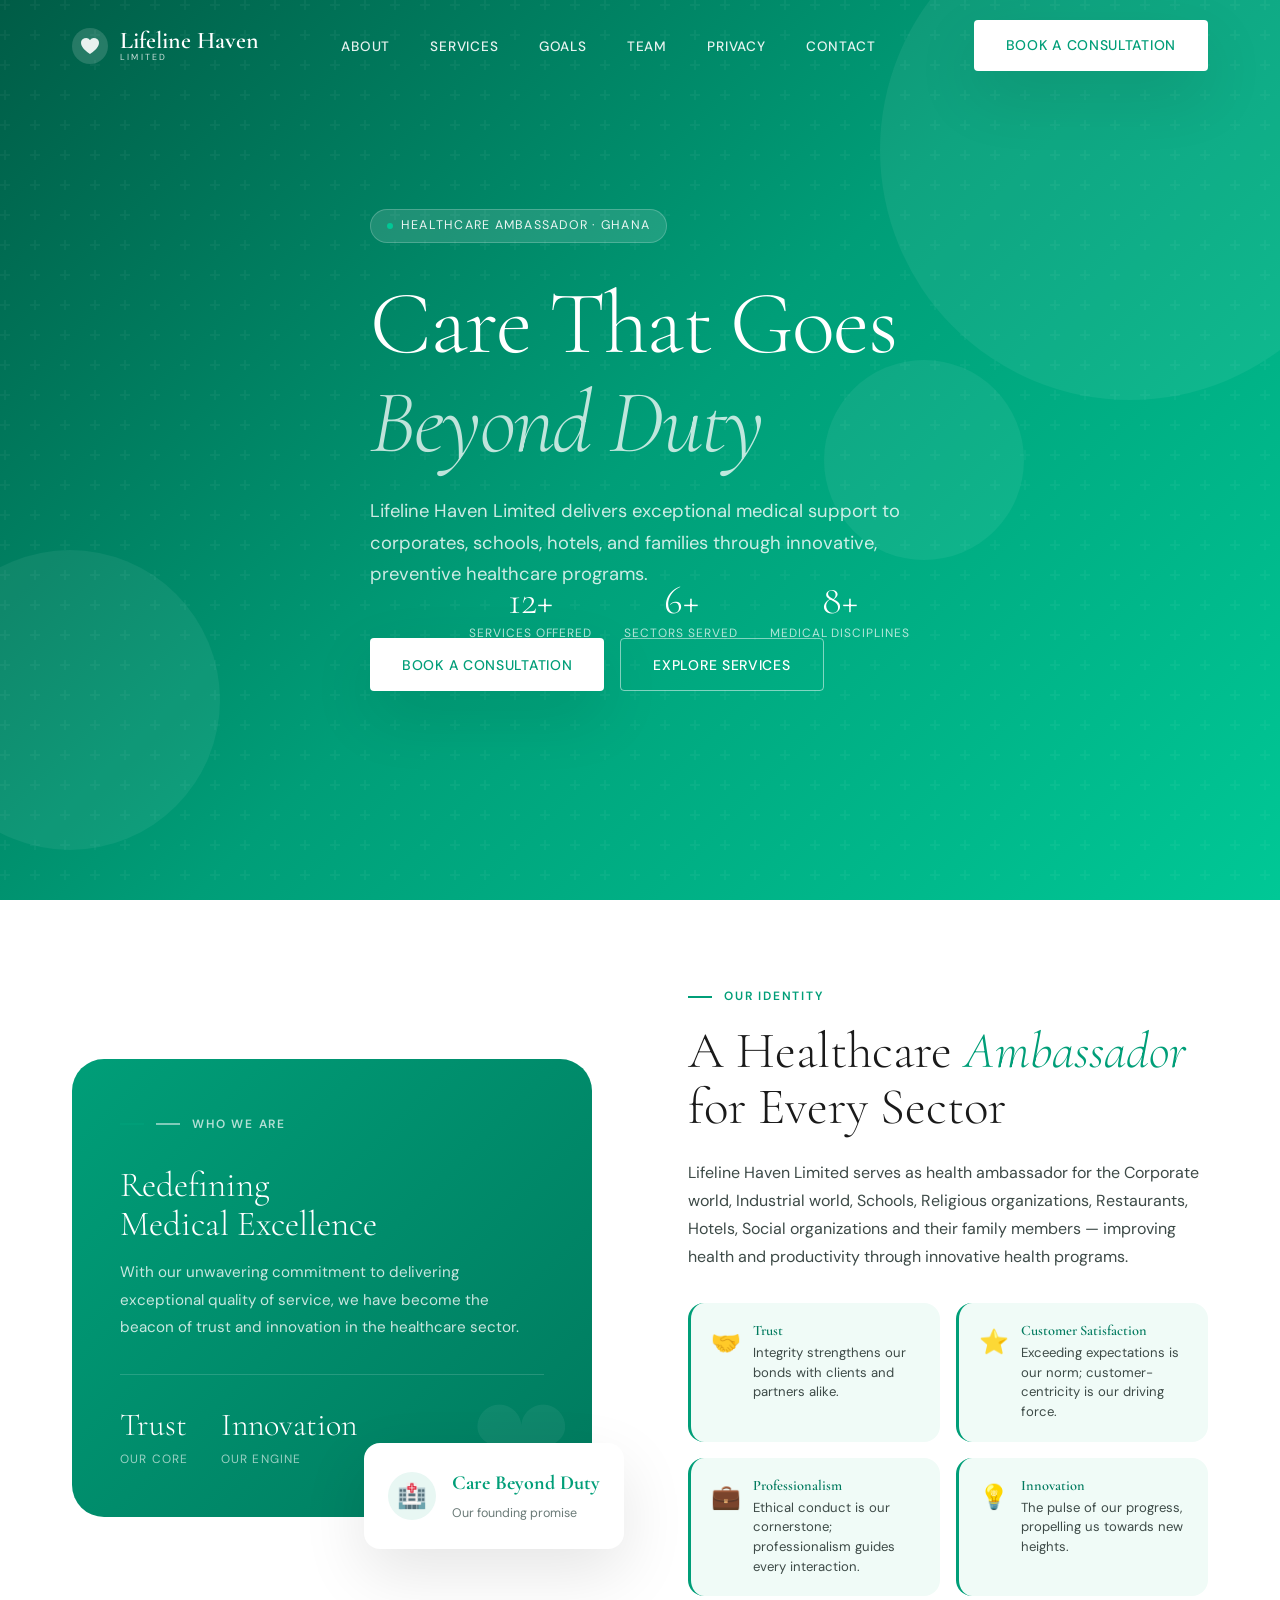
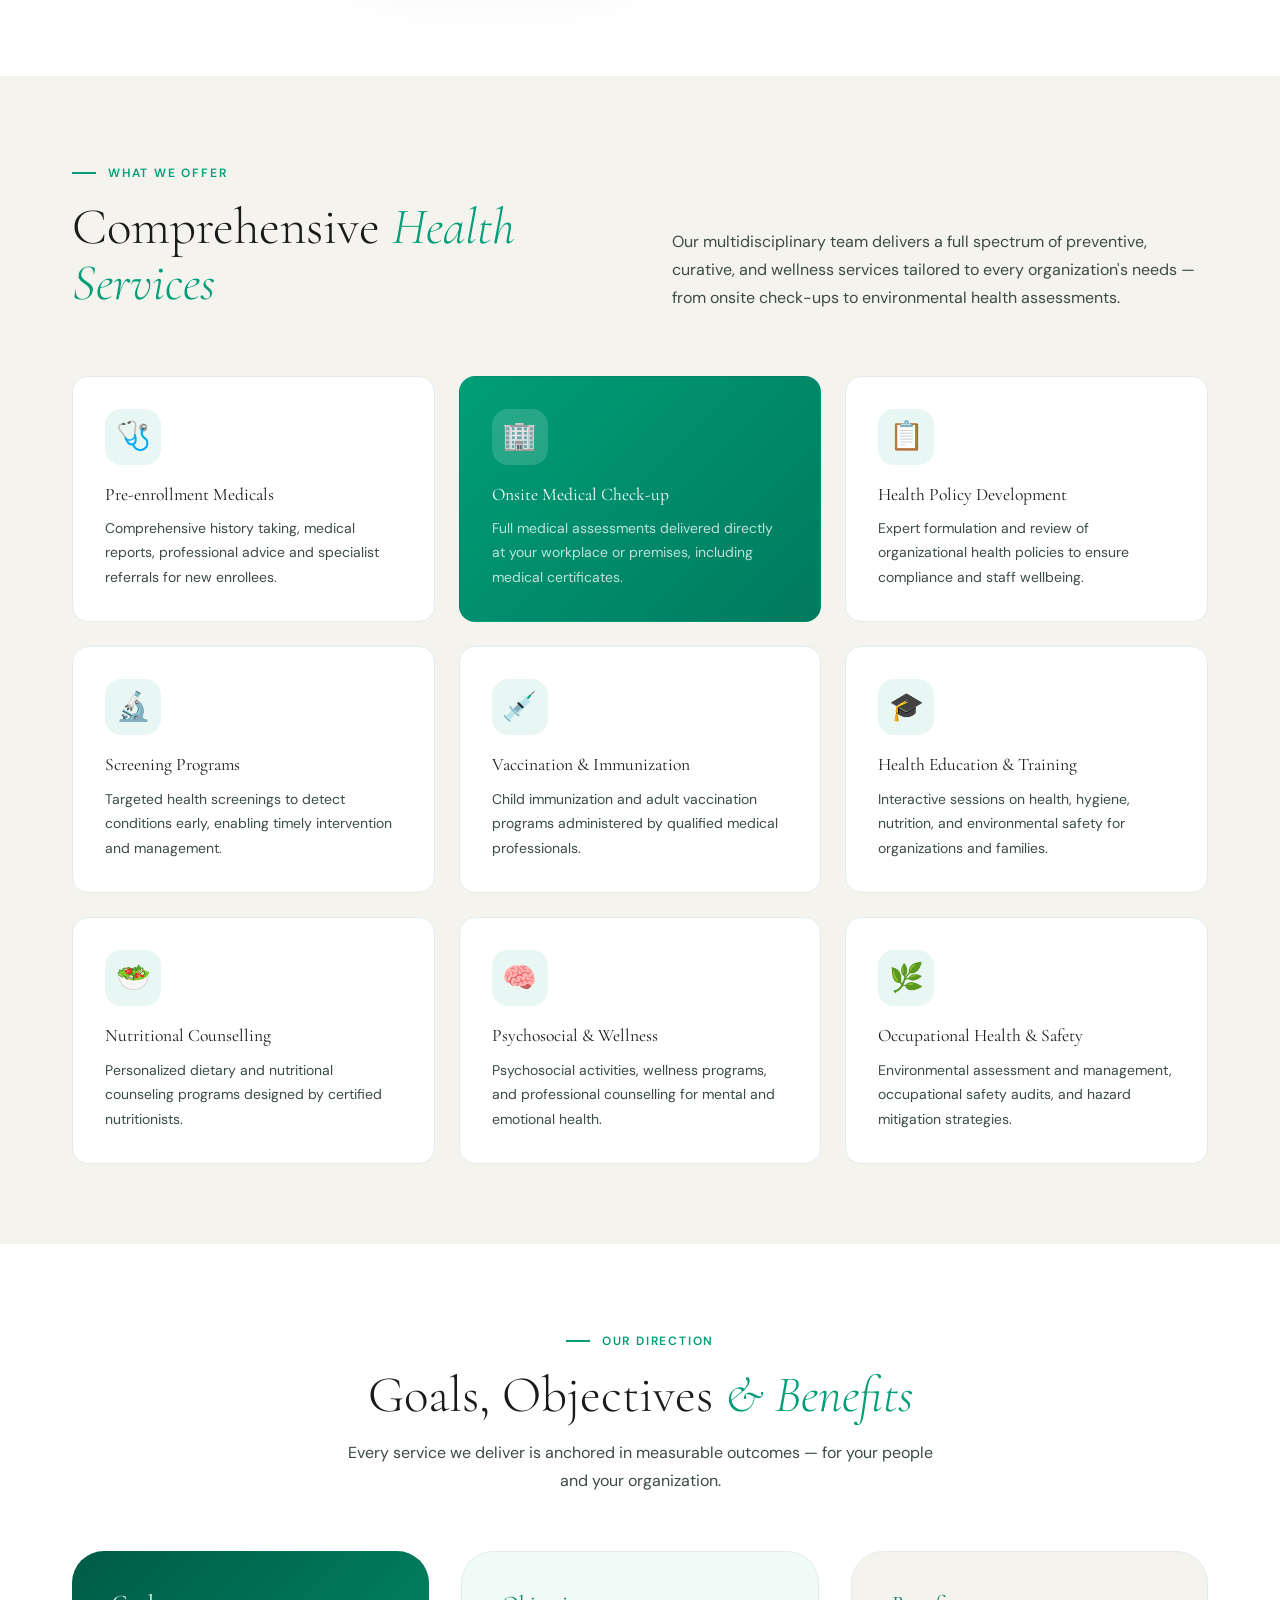
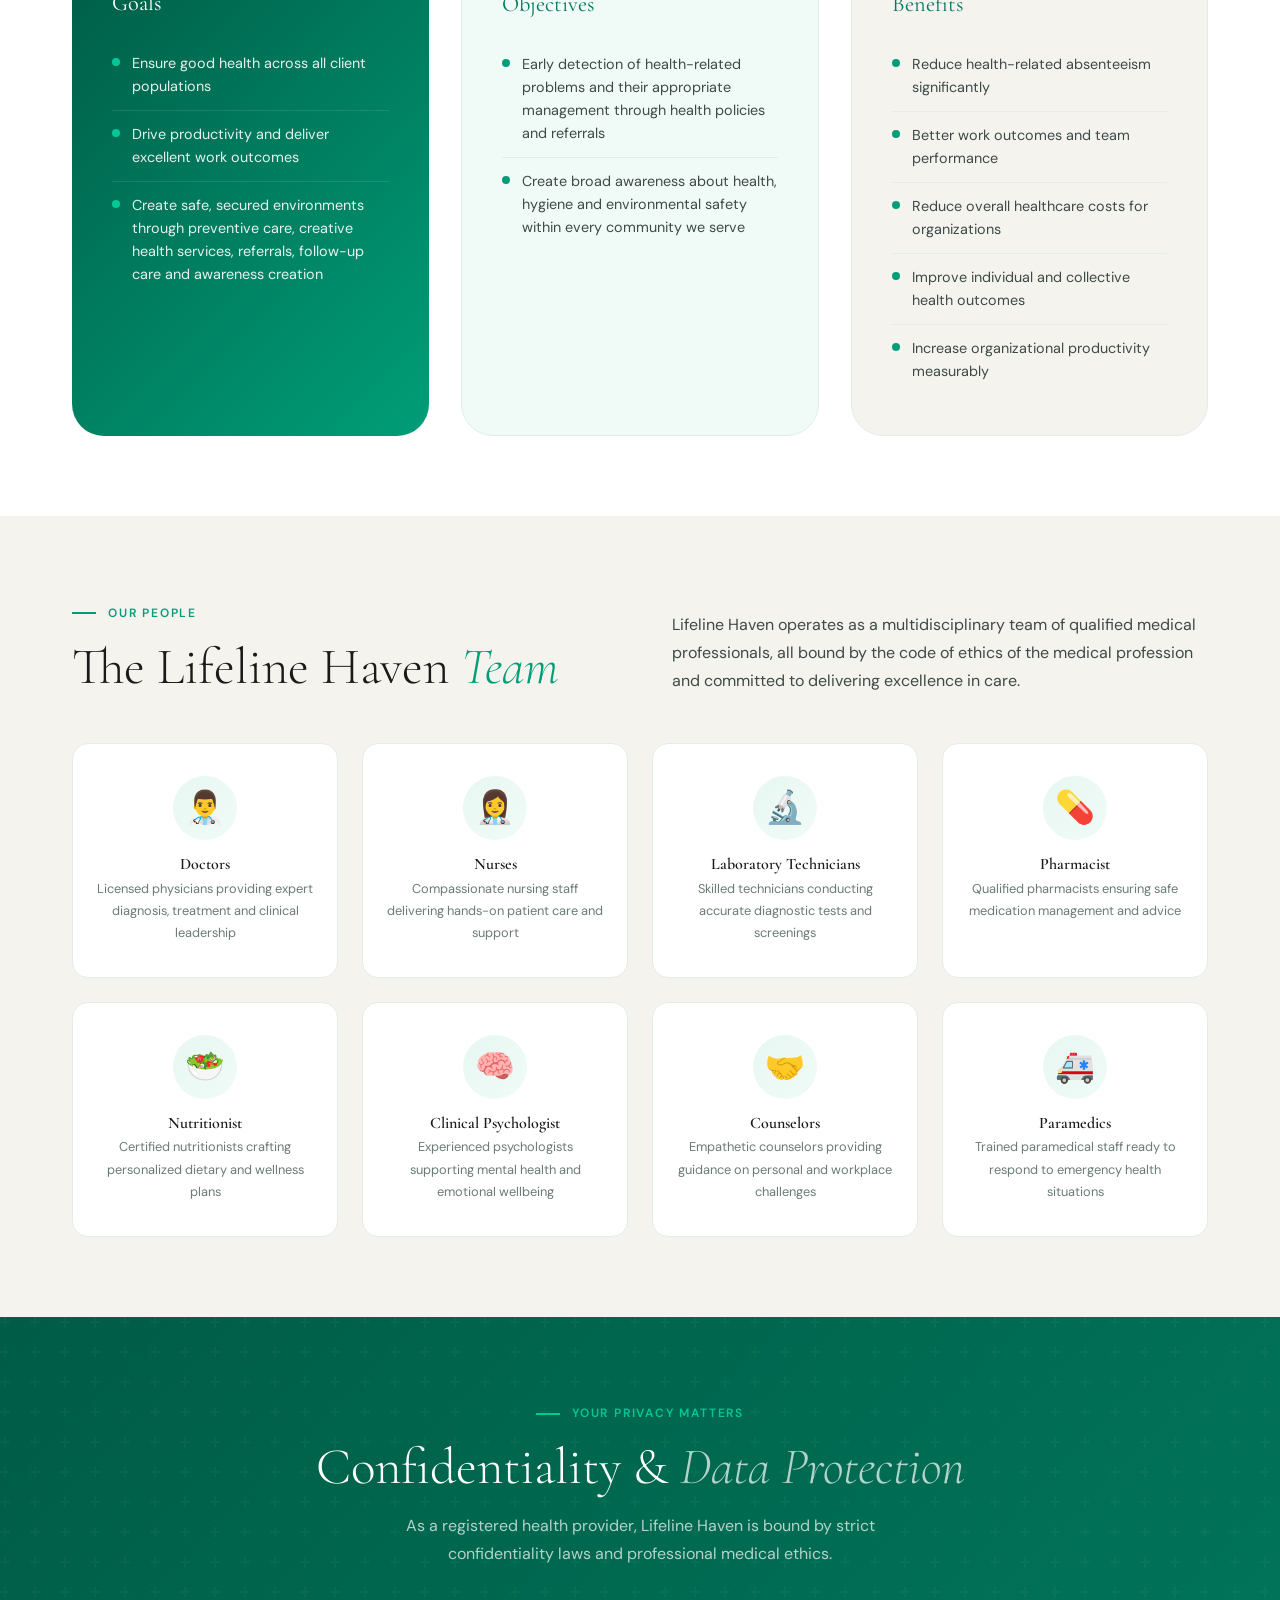
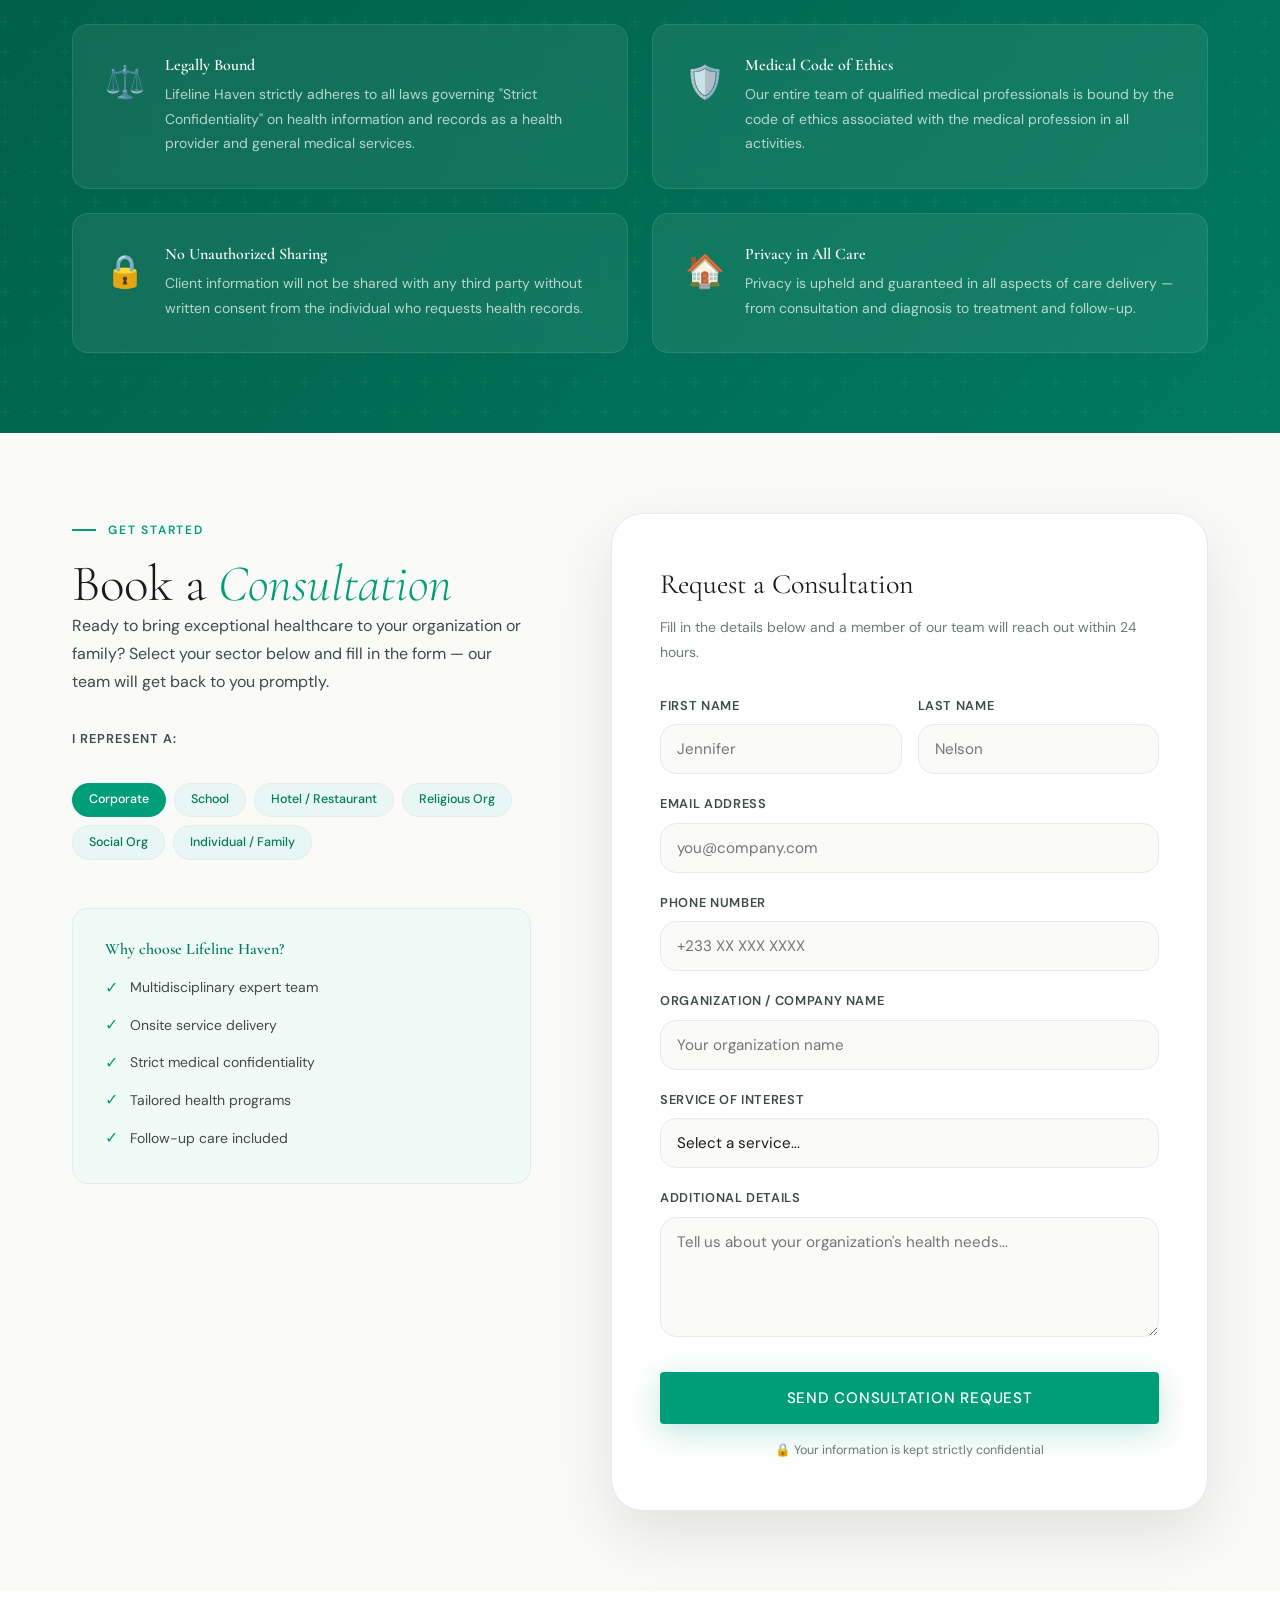
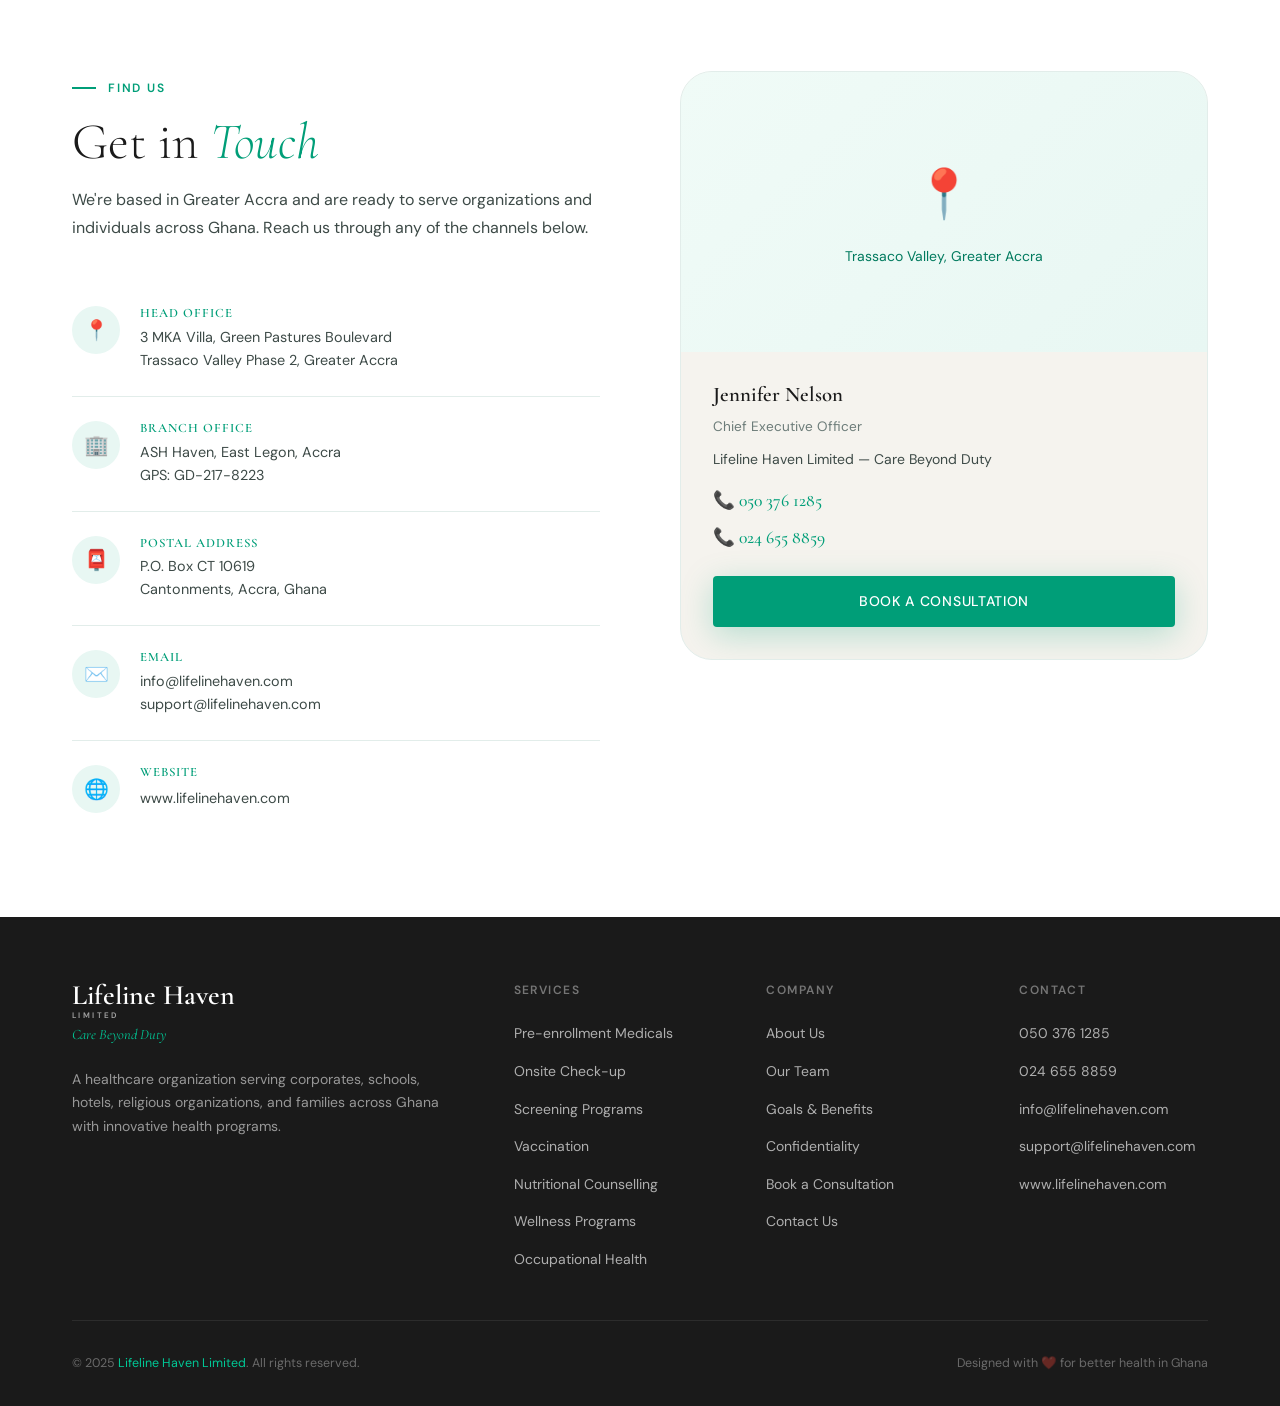
==== index.html @ b7bd9feb "Add files via upload" ====
<!DOCTYPE html>
<html lang="en">
<head>
  <meta charset="UTF-8" />
  <meta name="viewport" content="width=device-width, initial-scale=1.0" />
  <title>Lifeline Haven Limited — Care Beyond Duty</title>
  <meta name="description" content="Lifeline Haven Limited is a Healthcare Organization serving corporates, schools, hotels, and families with innovative health programs in Ghana." />
  <link rel="stylesheet" href="css/style.css" />
  <link rel="icon" type="image/svg+xml" href="assets/favicon.svg" />
</head>
<body>

  <!-- ===== MOBILE NAV ===== -->
  <nav class="mobile-nav">
    <button class="mobile-close">✕</button>
    <a href="pages/about.html" class="nav-link">About</a>
    <a href="pages/services.html" class="nav-link">Services</a>
    <a href="#goals" class="nav-link">Goals</a>
    <a href="#team" class="nav-link">Team</a>
    <a href="#contact" class="nav-link">Contact</a>
    <a href="#booking" class="btn btn-primary">Book a Consultation</a>
  </nav>

  <!-- ===== NAVBAR ===== -->
  <header class="navbar">
    <div class="container">
      <div class="nav-inner">
        <a href="index.html" class="nav-logo">
          <svg class="nav-logo-icon" viewBox="0 0 36 36" fill="none" xmlns="http://www.w3.org/2000/svg">
            <circle cx="18" cy="18" r="18" fill="rgba(255,255,255,0.15)"/>
            <path d="M18 26s-9-5.5-9-11a5 5 0 0 1 9-3 5 5 0 0 1 9 3c0 5.5-9 11-9 11z" fill="white" opacity="0.9"/>
          </svg>
          <div class="nav-logo-text">
            Lifeline Haven
            <span>Limited</span>
          </div>
        </a>
        <ul class="nav-links">
          <li><a href="pages/about.html" class="nav-link">About</a></li>
          <li><a href="pages/services.html" class="nav-link">Services</a></li>
          <li><a href="#goals" class="nav-link">Goals</a></li>
          <li><a href="#team" class="nav-link">Team</a></li>
          <li><a href="#confidentiality" class="nav-link">Privacy</a></li>
          <li><a href="#contact" class="nav-link">Contact</a></li>
        </ul>
        <a href="#booking" class="btn btn-white nav-cta">Book a Consultation</a>
        <div class="hamburger">
          <span></span><span></span><span></span>
        </div>
      </div>
    </div>
  </header>

  <!-- ===== HERO ===== -->
  <section class="hero" id="home">
    <div class="hero-orb hero-orb-1"></div>
    <div class="hero-orb hero-orb-2"></div>
    <div class="hero-orb hero-orb-3"></div>
    <div class="container">
      <div class="hero-content">
        <div class="hero-badge">Healthcare Ambassador · Ghana</div>
        <h1>Care That Goes<br /><em>Beyond Duty</em></h1>
        <p class="hero-sub">Lifeline Haven Limited delivers exceptional medical support to corporates, schools, hotels, and families through innovative, preventive healthcare programs.</p>
        <div class="hero-actions">
          <a href="#booking" class="btn btn-white">Book a Consultation</a>
          <a href="#services" class="btn btn-outline" style="border-color:rgba(255,255,255,0.5);color:#fff;">Explore Services</a>
        </div>
        <div class="hero-stats">
          <div class="hero-stat">
            <div class="hero-stat-num" data-count="12" data-suffix="+">0+</div>
            <div class="hero-stat-label">Services Offered</div>
          </div>
          <div class="hero-stat">
            <div class="hero-stat-num" data-count="6" data-suffix="+">0+</div>
            <div class="hero-stat-label">Sectors Served</div>
          </div>
          <div class="hero-stat">
            <div class="hero-stat-num" data-count="8" data-suffix="+">0+</div>
            <div class="hero-stat-label">Medical Disciplines</div>
          </div>
        </div>
      </div>
    </div>
  </section>

  <!-- ===== ABOUT ===== -->
  <section class="about" id="about">
    <div class="container">
      <div class="about-grid">

        <div class="about-visual animate-up">
          <div class="about-card-main">
            <div class="section-label" style="color:rgba(255,255,255,0.7);">
              <span style="background:rgba(255,255,255,0.5);width:24px;height:2px;display:inline-block;"></span>
              Who We Are
            </div>
            <h2 style="color:#fff;margin-top:1rem;font-size:2.2rem;">Redefining<br />Medical Excellence</h2>
            <p style="color:rgba(255,255,255,0.78);margin-top:1rem;font-size:0.95rem;line-height:1.8;">
              With our unwavering commitment to delivering exceptional quality of service, we have become the beacon of trust and innovation in the healthcare sector.
            </p>
            <div style="margin-top:2rem;padding-top:1.5rem;border-top:1px solid rgba(255,255,255,0.15);display:flex;gap:2rem;">
              <div>
                <div style="font-family:'Cormorant Garamond',serif;font-size:2rem;color:#fff;font-weight:300;">Trust</div>
                <div style="font-size:0.75rem;color:rgba(255,255,255,0.6);text-transform:uppercase;letter-spacing:0.1em;">Our Core</div>
              </div>
              <div>
                <div style="font-family:'Cormorant Garamond',serif;font-size:2rem;color:#fff;font-weight:300;">Innovation</div>
                <div style="font-size:0.75rem;color:rgba(255,255,255,0.6);text-transform:uppercase;letter-spacing:0.1em;">Our Engine</div>
              </div>
            </div>
          </div>
          <div class="about-card-float">
            <div class="about-card-float-icon">🏥</div>
            <div class="about-card-float-text">
              <strong>Care Beyond Duty</strong>
              <span>Our founding promise</span>
            </div>
          </div>
        </div>

        <div class="animate-up delay-2">
          <div class="section-label">Our Identity</div>
          <h2>A Healthcare <em class="italic teal">Ambassador</em> for Every Sector</h2>
          <p style="margin-top:1.5rem;">
            Lifeline Haven Limited serves as health ambassador for the Corporate world, Industrial world, Schools, Religious organizations, Restaurants, Hotels, Social organizations and their family members — improving health and productivity through innovative health programs.
          </p>
          <div class="values-list">
            <div class="value-item">
              <div class="value-icon">🤝</div>
              <div>
                <h4>Trust</h4>
                <p>Integrity strengthens our bonds with clients and partners alike.</p>
              </div>
            </div>
            <div class="value-item">
              <div class="value-icon">⭐</div>
              <div>
                <h4>Customer Satisfaction</h4>
                <p>Exceeding expectations is our norm; customer-centricity is our driving force.</p>
              </div>
            </div>
            <div class="value-item">
              <div class="value-icon">💼</div>
              <div>
                <h4>Professionalism</h4>
                <p>Ethical conduct is our cornerstone; professionalism guides every interaction.</p>
              </div>
            </div>
            <div class="value-item">
              <div class="value-icon">💡</div>
              <div>
                <h4>Innovation</h4>
                <p>The pulse of our progress, propelling us towards new heights.</p>
              </div>
            </div>
          </div>
        </div>

      </div>
    </div>
  </section>

  <!-- ===== SERVICES ===== -->
  <section class="services" id="services">
    <div class="container">
      <div class="services-intro">
        <div class="animate-up">
          <div class="section-label">What We Offer</div>
          <h2>Comprehensive <em class="italic teal">Health Services</em></h2>
        </div>
        <div class="animate-up delay-2">
          <p>Our multidisciplinary team delivers a full spectrum of preventive, curative, and wellness services tailored to every organization's needs — from onsite check-ups to environmental health assessments.</p>
        </div>
      </div>

      <div class="services-grid">

        <div class="service-card animate-up">
          <div class="service-icon">🩺</div>
          <h3>Pre-enrollment Medicals</h3>
          <p>Comprehensive history taking, medical reports, professional advice and specialist referrals for new enrollees.</p>
        </div>

        <div class="service-card service-card-featured animate-up delay-1">
          <div class="service-icon">🏢</div>
          <h3>Onsite Medical Check-up</h3>
          <p>Full medical assessments delivered directly at your workplace or premises, including medical certificates.</p>
        </div>

        <div class="service-card animate-up delay-2">
          <div class="service-icon">📋</div>
          <h3>Health Policy Development</h3>
          <p>Expert formulation and review of organizational health policies to ensure compliance and staff wellbeing.</p>
        </div>

        <div class="service-card animate-up delay-1">
          <div class="service-icon">🔬</div>
          <h3>Screening Programs</h3>
          <p>Targeted health screenings to detect conditions early, enabling timely intervention and management.</p>
        </div>

        <div class="service-card animate-up delay-2">
          <div class="service-icon">💉</div>
          <h3>Vaccination & Immunization</h3>
          <p>Child immunization and adult vaccination programs administered by qualified medical professionals.</p>
        </div>

        <div class="service-card animate-up delay-3">
          <div class="service-icon">🎓</div>
          <h3>Health Education & Training</h3>
          <p>Interactive sessions on health, hygiene, nutrition, and environmental safety for organizations and families.</p>
        </div>

        <div class="service-card animate-up">
          <div class="service-icon">🥗</div>
          <h3>Nutritional Counselling</h3>
          <p>Personalized dietary and nutritional counseling programs designed by certified nutritionists.</p>
        </div>

        <div class="service-card animate-up delay-1">
          <div class="service-icon">🧠</div>
          <h3>Psychosocial &amp; Wellness</h3>
          <p>Psychosocial activities, wellness programs, and professional counselling for mental and emotional health.</p>
        </div>

        <div class="service-card animate-up delay-2">
          <div class="service-icon">🌿</div>
          <h3>Occupational Health &amp; Safety</h3>
          <p>Environmental assessment and management, occupational safety audits, and hazard mitigation strategies.</p>
        </div>

      </div>
    </div>
  </section>

  <!-- ===== GOALS & BENEFITS ===== -->
  <section class="goals" id="goals">
    <div class="container">
      <div style="text-align:center;max-width:600px;margin:0 auto 3.5rem;" class="animate-up">
        <div class="section-label" style="justify-content:center;">Our Direction</div>
        <h2>Goals, Objectives <em class="italic teal">&amp; Benefits</em></h2>
        <p style="margin-top:1rem;">Every service we deliver is anchored in measurable outcomes — for your people and your organization.</p>
      </div>

      <div class="goals-grid">

        <div class="goal-block goal-block-goals animate-up">
          <h3>Goals</h3>
          <ul class="goal-list">
            <li>
              <span class="goal-bullet"></span>
              Ensure good health across all client populations
            </li>
            <li>
              <span class="goal-bullet"></span>
              Drive productivity and deliver excellent work outcomes
            </li>
            <li>
              <span class="goal-bullet"></span>
              Create safe, secured environments through preventive care, creative health services, referrals, follow-up care and awareness creation
            </li>
          </ul>
        </div>

        <div class="goal-block goal-block-objectives animate-up delay-2">
          <h3>Objectives</h3>
          <ul class="goal-list">
            <li>
              <span class="goal-bullet"></span>
              Early detection of health-related problems and their appropriate management through health policies and referrals
            </li>
            <li>
              <span class="goal-bullet"></span>
              Create broad awareness about health, hygiene and environmental safety within every community we serve
            </li>
          </ul>
        </div>

        <div class="goal-block goal-block-benefits animate-up delay-3">
          <h3>Benefits</h3>
          <ul class="goal-list">
            <li>
              <span class="goal-bullet"></span>
              Reduce health-related absenteeism significantly
            </li>
            <li>
              <span class="goal-bullet"></span>
              Better work outcomes and team performance
            </li>
            <li>
              <span class="goal-bullet"></span>
              Reduce overall healthcare costs for organizations
            </li>
            <li>
              <span class="goal-bullet"></span>
              Improve individual and collective health outcomes
            </li>
            <li>
              <span class="goal-bullet"></span>
              Increase organizational productivity measurably
            </li>
          </ul>
        </div>

      </div>
    </div>
  </section>

  <!-- ===== TEAM ===== -->
  <section class="team" id="team">
    <div class="container">
      <div style="display:grid;grid-template-columns:1fr 1fr;gap:4rem;align-items:end;margin-bottom:3rem;" class="animate-up">
        <div>
          <div class="section-label">Our People</div>
          <h2>The Lifeline Haven <em class="italic teal">Team</em></h2>
        </div>
        <div>
          <p>Lifeline Haven operates as a multidisciplinary team of qualified medical professionals, all bound by the code of ethics of the medical profession and committed to delivering excellence in care.</p>
        </div>
      </div>

      <div class="team-grid">
        <div class="team-card animate-up">
          <div class="team-icon">👨‍⚕️</div>
          <h4>Doctors</h4>
          <p>Licensed physicians providing expert diagnosis, treatment and clinical leadership</p>
        </div>
        <div class="team-card animate-up delay-1">
          <div class="team-icon">👩‍⚕️</div>
          <h4>Nurses</h4>
          <p>Compassionate nursing staff delivering hands-on patient care and support</p>
        </div>
        <div class="team-card animate-up delay-2">
          <div class="team-icon">🔬</div>
          <h4>Laboratory Technicians</h4>
          <p>Skilled technicians conducting accurate diagnostic tests and screenings</p>
        </div>
        <div class="team-card animate-up delay-3">
          <div class="team-icon">💊</div>
          <h4>Pharmacist</h4>
          <p>Qualified pharmacists ensuring safe medication management and advice</p>
        </div>
        <div class="team-card animate-up">
          <div class="team-icon">🥗</div>
          <h4>Nutritionist</h4>
          <p>Certified nutritionists crafting personalized dietary and wellness plans</p>
        </div>
        <div class="team-card animate-up delay-1">
          <div class="team-icon">🧠</div>
          <h4>Clinical Psychologist</h4>
          <p>Experienced psychologists supporting mental health and emotional wellbeing</p>
        </div>
        <div class="team-card animate-up delay-2">
          <div class="team-icon">🤝</div>
          <h4>Counselors</h4>
          <p>Empathetic counselors providing guidance on personal and workplace challenges</p>
        </div>
        <div class="team-card animate-up delay-3">
          <div class="team-icon">🚑</div>
          <h4>Paramedics</h4>
          <p>Trained paramedical staff ready to respond to emergency health situations</p>
        </div>
      </div>
    </div>
  </section>

  <!-- ===== CONFIDENTIALITY ===== -->
  <section class="confidentiality" id="confidentiality">
    <div class="container">
      <div class="conf-inner">
        <div class="conf-header animate-up">
          <div class="section-label">Your Privacy Matters</div>
          <h2 style="color:#fff;">Confidentiality &amp; <em class="italic" style="color:rgba(255,255,255,0.7);">Data Protection</em></h2>
          <p style="color:rgba(255,255,255,0.7);max-width:550px;margin:1rem auto 0;">As a registered health provider, Lifeline Haven is bound by strict confidentiality laws and professional medical ethics.</p>
        </div>

        <div class="conf-grid">
          <div class="conf-item animate-up">
            <div class="conf-icon">⚖️</div>
            <div>
              <h4>Legally Bound</h4>
              <p>Lifeline Haven strictly adheres to all laws governing "Strict Confidentiality" on health information and records as a health provider and general medical services.</p>
            </div>
          </div>
          <div class="conf-item animate-up delay-1">
            <div class="conf-icon">🛡️</div>
            <div>
              <h4>Medical Code of Ethics</h4>
              <p>Our entire team of qualified medical professionals is bound by the code of ethics associated with the medical profession in all activities.</p>
            </div>
          </div>
          <div class="conf-item animate-up delay-2">
            <div class="conf-icon">🔒</div>
            <div>
              <h4>No Unauthorized Sharing</h4>
              <p>Client information will not be shared with any third party without written consent from the individual who requests health records.</p>
            </div>
          </div>
          <div class="conf-item animate-up delay-3">
            <div class="conf-icon">🏠</div>
            <div>
              <h4>Privacy in All Care</h4>
              <p>Privacy is upheld and guaranteed in all aspects of care delivery — from consultation and diagnosis to treatment and follow-up.</p>
            </div>
          </div>
        </div>
      </div>
    </div>
  </section>

  <!-- ===== BOOKING ===== -->
  <section class="booking" id="booking">
    <div class="container">
      <div class="booking-grid">

        <div class="animate-up">
          <div class="section-label">Get Started</div>
          <h2>Book a <em class="italic teal">Consultation</em></h2>
          <p>Ready to bring exceptional healthcare to your organization or family? Select your sector below and fill in the form — our team will get back to you promptly.</p>

          <div style="margin-top:2rem;">
            <p style="font-size:0.8rem;font-weight:600;letter-spacing:0.08em;text-transform:uppercase;color:var(--slate);margin-bottom:0.75rem;">I represent a:</p>
            <div class="booking-sectors">
              <span class="sector-tag active" data-sector="corporate">Corporate</span>
              <span class="sector-tag" data-sector="school">School</span>
              <span class="sector-tag" data-sector="hotel">Hotel / Restaurant</span>
              <span class="sector-tag" data-sector="religious">Religious Org</span>
              <span class="sector-tag" data-sector="social">Social Org</span>
              <span class="sector-tag" data-sector="individual">Individual / Family</span>
            </div>
          </div>

          <div style="margin-top:3rem;padding:2rem;background:var(--teal-mist);border-radius:var(--radius-lg);border:1px solid var(--border);">
            <h4 style="font-size:1rem;margin-bottom:1rem;color:var(--teal-dark);">Why choose Lifeline Haven?</h4>
            <ul style="display:flex;flex-direction:column;gap:0.75rem;">
              <li style="display:flex;align-items:center;gap:0.75rem;font-size:0.875rem;color:var(--slate);">
                <span style="color:var(--teal);font-size:1rem;">✓</span> Multidisciplinary expert team
              </li>
              <li style="display:flex;align-items:center;gap:0.75rem;font-size:0.875rem;color:var(--slate);">
                <span style="color:var(--teal);font-size:1rem;">✓</span> Onsite service delivery
              </li>
              <li style="display:flex;align-items:center;gap:0.75rem;font-size:0.875rem;color:var(--slate);">
                <span style="color:var(--teal);font-size:1rem;">✓</span> Strict medical confidentiality
              </li>
              <li style="display:flex;align-items:center;gap:0.75rem;font-size:0.875rem;color:var(--slate);">
                <span style="color:var(--teal);font-size:1rem;">✓</span> Tailored health programs
              </li>
              <li style="display:flex;align-items:center;gap:0.75rem;font-size:0.875rem;color:var(--slate);">
                <span style="color:var(--teal);font-size:1rem;">✓</span> Follow-up care included
              </li>
            </ul>
          </div>
        </div>

        <div class="animate-up delay-2">
          <div class="booking-form">
            <div id="booking-form-inner">
              <div class="form-title">Request a Consultation</div>
              <p class="form-subtitle">Fill in the details below and a member of our team will reach out within 24 hours.</p>

              <form id="booking-form">
                <div class="form-row">
                  <div class="form-group">
                    <label for="first-name">First Name</label>
                    <input type="text" id="first-name" placeholder="Jennifer" required />
                  </div>
                  <div class="form-group">
                    <label for="last-name">Last Name</label>
                    <input type="text" id="last-name" placeholder="Nelson" required />
                  </div>
                </div>

                <div class="form-group">
                  <label for="email">Email Address</label>
                  <input type="email" id="email" placeholder="you@company.com" required />
                </div>

                <div class="form-group">
                  <label for="phone">Phone Number</label>
                  <input type="tel" id="phone" placeholder="+233 XX XXX XXXX" required />
                </div>

                <div class="form-group">
                  <label for="organization">Organization / Company Name</label>
                  <input type="text" id="organization" placeholder="Your organization name" />
                </div>

                <div class="form-group">
                  <label for="service-type">Service of Interest</label>
                  <select id="service-type" required>
                    <option value="">Select a service...</option>
                    <option>Occupational Health Assessment</option>
                    <option>Pre-enrollment Medicals</option>
                    <option>Onsite Medical Check-up</option>
                    <option>Health Education/Training</option>
                    <option>General Wellness Program</option>
                    <option>Screening &amp; Vaccination</option>
                    <option>Nutritional Counselling</option>
                    <option>Psychosocial Support</option>
                    <option>Environmental Health &amp; Safety</option>
                    <option>Multiple Services / Custom Package</option>
                  </select>
                </div>

                <div class="form-group">
                  <label for="message">Additional Details</label>
                  <textarea id="message" placeholder="Tell us about your organization's health needs..."></textarea>
                </div>

                <button type="submit" class="btn btn-primary form-submit">Send Consultation Request</button>
                <p class="form-note">🔒 Your information is kept strictly confidential</p>
              </form>
            </div>

            <div class="success-message" id="form-success">
              <div class="success-icon">✅</div>
              <h3 style="font-family:'Cormorant Garamond',serif;font-size:1.75rem;margin-bottom:0.75rem;">Request Received!</h3>
              <p>Thank you for reaching out to Lifeline Haven. Our team will contact you within 24 hours to discuss your healthcare needs.</p>
              <p style="margin-top:1rem;font-size:0.875rem;color:var(--grey);">Questions? Call us: <strong style="color:var(--teal);">050 376 1285</strong></p>
            </div>
          </div>
        </div>

      </div>
    </div>
  </section>

  <!-- ===== CONTACT ===== -->
  <section class="contact" id="contact">
    <div class="container">
      <div class="contact-grid">

        <div class="animate-up">
          <div class="section-label">Find Us</div>
          <h2>Get in <em class="italic teal">Touch</em></h2>
          <p style="margin-top:1rem;">We're based in Greater Accra and are ready to serve organizations and individuals across Ghana. Reach us through any of the channels below.</p>

          <div class="contact-items">
            <div class="contact-item">
              <div class="contact-item-icon">📍</div>
              <div>
                <h4>Head Office</h4>
                <p>3 MKA Villa, Green Pastures Boulevard<br />Trassaco Valley Phase 2, Greater Accra</p>
              </div>
            </div>
            <div class="contact-item">
              <div class="contact-item-icon">🏢</div>
              <div>
                <h4>Branch Office</h4>
                <p>ASH Haven, East Legon, Accra<br />GPS: GD-217-8223</p>
              </div>
            </div>
            <div class="contact-item">
              <div class="contact-item-icon">📮</div>
              <div>
                <h4>Postal Address</h4>
                <p>P.O. Box CT 10619<br />Cantonments, Accra, Ghana</p>
              </div>
            </div>
            <div class="contact-item">
              <div class="contact-item-icon">✉️</div>
              <div>
                <h4>Email</h4>
                <p>
                  <a href="mailto:info@lifelinehaven.com">info@lifelinehaven.com</a><br />
                  <a href="mailto:support@lifelinehaven.com">support@lifelinehaven.com</a>
                </p>
              </div>
            </div>
            <div class="contact-item">
              <div class="contact-item-icon">🌐</div>
              <div>
                <h4>Website</h4>
                <a href="http://www.lifelinehaven.com" target="_blank">www.lifelinehaven.com</a>
              </div>
            </div>
          </div>
        </div>

        <div class="animate-up delay-2">
          <div class="contact-map">
            <div class="map-placeholder">
              <span>📍</span>
              <p>Trassaco Valley, Greater Accra</p>
            </div>
            <div class="contact-card">
              <h4>Jennifer Nelson</h4>
              <p style="color:var(--grey);font-size:0.85rem;margin-bottom:0.25rem;">Chief Executive Officer</p>
              <p style="font-size:0.875rem;color:var(--slate);margin-top:0.5rem;">Lifeline Haven Limited — Care Beyond Duty</p>
              <div class="contact-numbers">
                <a href="tel:+233503761285">📞 050 376 1285</a>
                <a href="tel:+233246558859">📞 024 655 8859</a>
              </div>
              <a href="#booking" class="btn btn-primary" style="margin-top:1.5rem;width:100%;justify-content:center;">Book a Consultation</a>
            </div>
          </div>
        </div>

      </div>
    </div>
  </section>

  <!-- ===== FOOTER ===== -->
  <footer class="footer">
    <div class="container">
      <div class="footer-grid">

        <div class="footer-brand">
          <div class="footer-logo-text">
            Lifeline Haven
            <span>Limited</span>
          </div>
          <p class="footer-tagline">Care Beyond Duty</p>
          <p style="margin-top:1.25rem;">A healthcare organization serving corporates, schools, hotels, religious organizations, and families across Ghana with innovative health programs.</p>
        </div>

        <div class="footer-col">
          <h5>Services</h5>
          <ul>
            <li><a href="#services">Pre-enrollment Medicals</a></li>
            <li><a href="#services">Onsite Check-up</a></li>
            <li><a href="#services">Screening Programs</a></li>
            <li><a href="#services">Vaccination</a></li>
            <li><a href="#services">Nutritional Counselling</a></li>
            <li><a href="#services">Wellness Programs</a></li>
            <li><a href="#services">Occupational Health</a></li>
          </ul>
        </div>

        <div class="footer-col">
          <h5>Company</h5>
          <ul>
            <li><a href="#about">About Us</a></li>
            <li><a href="#team">Our Team</a></li>
            <li><a href="#goals">Goals &amp; Benefits</a></li>
            <li><a href="#confidentiality">Confidentiality</a></li>
            <li><a href="#booking">Book a Consultation</a></li>
            <li><a href="#contact">Contact Us</a></li>
          </ul>
        </div>

        <div class="footer-col">
          <h5>Contact</h5>
          <ul>
            <li><a href="tel:+233503761285">050 376 1285</a></li>
            <li><a href="tel:+233246558859">024 655 8859</a></li>
            <li><a href="mailto:info@lifelinehaven.com">info@lifelinehaven.com</a></li>
            <li><a href="mailto:support@lifelinehaven.com">support@lifelinehaven.com</a></li>
            <li><a href="http://www.lifelinehaven.com" target="_blank">www.lifelinehaven.com</a></li>
          </ul>
        </div>

      </div>

      <div class="footer-bottom">
        <p>© 2025 <span class="teal">Lifeline Haven Limited</span>. All rights reserved.</p>
        <p>Designed with ❤️ for better health in Ghana</p>
      </div>
    </div>
  </footer>

  <script src="js/main.js"></script>
</body>
</html>
---- css/style.css ----
@import url('https://fonts.googleapis.com/css2?family=Cormorant+Garamond:ital,wght@0,300;0,400;0,600;0,700;1,300;1,400&family=DM+Sans:wght@300;400;500;600&display=swap');

/* ===== DESIGN SYSTEM ===== */
:root {
  --teal: #009E78;
  --teal-dark: #007A5E;
  --teal-deep: #005C46;
  --teal-light: #00C896;
  --teal-pale: #E8F7F3;
  --teal-mist: #F0FBF7;
  --gold: #C9A96E;
  --white: #FFFFFF;
  --off-white: #FAFAF8;
  --cream: #F5F3EE;
  --charcoal: #1A1A1A;
  --slate: #3D4A47;
  --grey: #6B7B78;
  --grey-light: #B8C5C2;
  --border: #E2EDEA;

  --font-display: 'Cormorant Garamond', Georgia, serif;
  --font-body: 'DM Sans', sans-serif;

  --shadow-sm: 0 2px 8px rgba(0,158,120,0.08);
  --shadow-md: 0 8px 32px rgba(0,158,120,0.12);
  --shadow-lg: 0 24px 64px rgba(0,0,0,0.10);
  --shadow-teal: 0 8px 32px rgba(0,158,120,0.25);

  --radius: 4px;
  --radius-lg: 16px;
  --radius-xl: 32px;
  --transition: all 0.35s cubic-bezier(0.4, 0, 0.2, 1);
}

/* ===== RESET & BASE ===== */
*, *::before, *::after { box-sizing: border-box; margin: 0; padding: 0; }

html { scroll-behavior: smooth; font-size: 16px; }

body {
  font-family: var(--font-body);
  color: var(--charcoal);
  background: var(--off-white);
  line-height: 1.6;
  overflow-x: hidden;
}

img { max-width: 100%; display: block; }
a { text-decoration: none; color: inherit; }
ul { list-style: none; }

/* ===== TYPOGRAPHY ===== */
h1, h2, h3, h4 { font-family: var(--font-display); line-height: 1.1; }
h1 { font-size: clamp(3rem, 7vw, 6rem); font-weight: 300; letter-spacing: -0.02em; }
h2 { font-size: clamp(2.2rem, 4vw, 3.5rem); font-weight: 300; }
h3 { font-size: clamp(1.4rem, 2.5vw, 2rem); font-weight: 400; }
h4 { font-size: 1.2rem; font-weight: 600; }

p { font-size: 1rem; line-height: 1.75; color: var(--slate); }

.serif { font-family: var(--font-display); }
.teal { color: var(--teal); }
.italic { font-style: italic; }

/* ===== LAYOUT ===== */
.container { max-width: 1200px; margin: 0 auto; padding: 0 2rem; }
.container-wide { max-width: 1400px; margin: 0 auto; padding: 0 2rem; }

section { padding: 5rem 0; }

/* ===== BUTTONS ===== */
.btn {
  display: inline-flex;
  align-items: center;
  gap: 0.5rem;
  padding: 0.9rem 2rem;
  font-family: var(--font-body);
  font-size: 0.875rem;
  font-weight: 500;
  letter-spacing: 0.05em;
  text-transform: uppercase;
  border: none;
  cursor: pointer;
  transition: var(--transition);
  border-radius: var(--radius);
}

.btn-primary {
  background: var(--teal);
  color: var(--white);
  box-shadow: var(--shadow-teal);
}
.btn-primary:hover {
  background: var(--teal-dark);
  transform: translateY(-2px);
  box-shadow: 0 12px 40px rgba(0,158,120,0.35);
}

.btn-outline {
  background: transparent;
  color: var(--teal);
  border: 1.5px solid var(--teal);
}
.btn-outline:hover {
  background: var(--teal);
  color: var(--white);
  transform: translateY(-2px);
}

.btn-white {
  background: var(--white);
  color: var(--teal);
  box-shadow: var(--shadow-lg);
}
.btn-white:hover {
  background: var(--teal-pale);
  transform: translateY(-2px);
}

/* ===== NAVIGATION ===== */
.navbar {
  position: fixed;
  top: 0; left: 0; right: 0;
  z-index: 1000;
  padding: 1.25rem 0;
  transition: var(--transition);
  background: transparent;
}

.navbar.scrolled {
  background: rgba(255,255,255,0.96);
  backdrop-filter: blur(16px);
  box-shadow: var(--shadow-sm);
  padding: 0.85rem 0;
}

.navbar.scrolled .nav-logo-text { color: var(--teal); }
.navbar.scrolled .nav-link { color: var(--charcoal); }
.navbar.scrolled .nav-link:hover { color: var(--teal); }

.nav-inner {
  display: flex;
  align-items: center;
  justify-content: space-between;
}

.nav-logo {
  display: flex;
  align-items: center;
  gap: 0.75rem;
}

.nav-logo-icon {
  width: 36px;
  height: 36px;
}

.nav-logo-text {
  font-family: var(--font-display);
  font-size: 1.5rem;
  font-weight: 600;
  color: var(--white);
  line-height: 1;
  transition: var(--transition);
}

.nav-logo-text span {
  display: block;
  font-size: 0.55rem;
  font-family: var(--font-body);
  font-weight: 400;
  letter-spacing: 0.25em;
  text-transform: uppercase;
  opacity: 0.8;
}

.nav-links {
  display: flex;
  align-items: center;
  gap: 2.5rem;
}

.nav-link {
  font-size: 0.85rem;
  font-weight: 500;
  letter-spacing: 0.06em;
  text-transform: uppercase;
  color: rgba(255,255,255,0.9);
  position: relative;
  transition: var(--transition);
}

.nav-link::after {
  content: '';
  position: absolute;
  bottom: -4px; left: 0;
  width: 0; height: 1.5px;
  background: var(--teal-light);
  transition: var(--transition);
}

.nav-link:hover { color: var(--white); }
.nav-link:hover::after,
.nav-link.active::after { width: 100%; }

.nav-cta {
  margin-left: 1rem;
}

.hamburger {
  display: none;
  flex-direction: column;
  gap: 5px;
  cursor: pointer;
  padding: 4px;
}
.hamburger span {
  display: block;
  width: 24px;
  height: 2px;
  background: var(--white);
  transition: var(--transition);
}
.navbar.scrolled .hamburger span { background: var(--charcoal); }

/* ===== HERO ===== */
.hero {
  min-height: 100vh;
  background: linear-gradient(135deg, var(--teal-deep) 0%, var(--teal) 50%, var(--teal-light) 100%);
  position: relative;
  display: flex;
  align-items: center;
  overflow: hidden;
}

.hero::before {
  content: '';
  position: absolute;
  inset: 0;
  background: url("data:image/svg+xml,%3Csvg width='60' height='60' viewBox='0 0 60 60' xmlns='http://www.w3.org/2000/svg'%3E%3Cg fill='none' fill-rule='evenodd'%3E%3Cg fill='%23ffffff' fill-opacity='0.04'%3E%3Cpath d='M36 34v-4h-2v4h-4v2h4v4h2v-4h4v-2h-4zm0-30V0h-2v4h-4v2h4v4h2V6h4V4h-4zM6 34v-4H4v4H0v2h4v4h2v-4h4v-2H6zM6 4V0H4v4H0v2h4v4h2V6h4V4H6z'/%3E%3C/g%3E%3C/g%3E%3C/svg%3E");
}

.hero-orb {
  position: absolute;
  border-radius: 50%;
  background: rgba(255,255,255,0.06);
  animation: float 8s ease-in-out infinite;
}
.hero-orb-1 { width: 500px; height: 500px; top: -100px; right: -100px; animation-delay: 0s; }
.hero-orb-2 { width: 300px; height: 300px; bottom: 50px; left: -80px; animation-delay: 3s; }
.hero-orb-3 { width: 200px; height: 200px; top: 40%; right: 20%; animation-delay: 5s; }

@keyframes float {
  0%, 100% { transform: translateY(0) scale(1); }
  50% { transform: translateY(-30px) scale(1.05); }
}

.hero-content {
  position: relative;
  z-index: 2;
  max-width: 780px;
}

.hero-badge {
  display: inline-flex;
  align-items: center;
  gap: 0.5rem;
  background: rgba(255,255,255,0.12);
  border: 1px solid rgba(255,255,255,0.2);
  color: rgba(255,255,255,0.9);
  font-size: 0.78rem;
  letter-spacing: 0.1em;
  text-transform: uppercase;
  padding: 0.4rem 1rem;
  border-radius: 100px;
  margin-bottom: 2rem;
  animation: fadeUp 0.8s ease both;
}

.hero-badge::before {
  content: '';
  width: 6px; height: 6px;
  background: var(--teal-light);
  border-radius: 50%;
  animation: pulse 2s infinite;
}

@keyframes pulse {
  0%, 100% { opacity: 1; transform: scale(1); }
  50% { opacity: 0.5; transform: scale(1.5); }
}

.hero h1 {
  color: var(--white);
  margin-bottom: 1.5rem;
  animation: fadeUp 0.8s 0.2s ease both;
}

.hero h1 em {
  font-style: italic;
  color: rgba(255,255,255,0.75);
}

.hero-sub {
  font-size: 1.15rem;
  color: rgba(255,255,255,0.8);
  max-width: 540px;
  margin-bottom: 3rem;
  animation: fadeUp 0.8s 0.4s ease both;
  line-height: 1.7;
}

.hero-actions {
  display: flex;
  gap: 1rem;
  flex-wrap: wrap;
  animation: fadeUp 0.8s 0.6s ease both;
}

.hero-stats {
  position: absolute;
  bottom: 3rem;
  right: 0;
  display: flex;
  gap: 2rem;
  animation: fadeUp 0.8s 0.8s ease both;
}

.hero-stat {
  text-align: center;
  color: var(--white);
}
.hero-stat-num {
  font-family: var(--font-display);
  font-size: 2.5rem;
  font-weight: 300;
  line-height: 1;
}
.hero-stat-label {
  font-size: 0.75rem;
  letter-spacing: 0.08em;
  text-transform: uppercase;
  opacity: 0.7;
  margin-top: 0.25rem;
}

/* ===== SECTION LABELS ===== */
.section-label {
  display: inline-flex;
  align-items: center;
  gap: 0.75rem;
  font-size: 0.75rem;
  font-weight: 600;
  letter-spacing: 0.15em;
  text-transform: uppercase;
  color: var(--teal);
  margin-bottom: 1rem;
}

.section-label::before {
  content: '';
  width: 24px; height: 2px;
  background: var(--teal);
}

/* ===== ABOUT ===== */
.about { background: var(--white); }

.about-grid {
  display: grid;
  grid-template-columns: 1fr 1fr;
  gap: 6rem;
  align-items: center;
}

.about-visual {
  position: relative;
}

.about-card-main {
  background: linear-gradient(135deg, var(--teal), var(--teal-dark));
  border-radius: var(--radius-xl);
  padding: 3rem;
  color: var(--white);
  position: relative;
  overflow: hidden;
}

.about-card-main::after {
  content: '❤';
  position: absolute;
  bottom: -20px; right: 20px;
  font-size: 120px;
  opacity: 0.06;
}

.about-card-float {
  position: absolute;
  bottom: -2rem;
  right: -2rem;
  background: var(--white);
  border-radius: var(--radius-lg);
  padding: 1.5rem;
  box-shadow: var(--shadow-lg);
  display: flex;
  align-items: center;
  gap: 1rem;
  min-width: 200px;
}

.about-card-float-icon {
  width: 48px; height: 48px;
  background: var(--teal-pale);
  border-radius: 50%;
  display: flex;
  align-items: center;
  justify-content: center;
  font-size: 1.5rem;
  flex-shrink: 0;
}

.about-card-float-text strong {
  display: block;
  font-size: 1.25rem;
  color: var(--teal);
  font-family: var(--font-display);
}

.about-card-float-text span {
  font-size: 0.78rem;
  color: var(--grey);
}

.values-list {
  display: grid;
  grid-template-columns: 1fr 1fr;
  gap: 1rem;
  margin-top: 2rem;
}

.value-item {
  display: flex;
  align-items: flex-start;
  gap: 0.75rem;
  padding: 1.25rem;
  background: var(--teal-mist);
  border-radius: var(--radius-lg);
  border-left: 3px solid var(--teal);
  transition: var(--transition);
}
.value-item:hover {
  background: var(--teal-pale);
  transform: translateY(-2px);
}

.value-icon {
  font-size: 1.5rem;
  flex-shrink: 0;
}

.value-item h4 { font-size: 0.9rem; color: var(--teal-dark); margin-bottom: 0.25rem; }
.value-item p { font-size: 0.82rem; color: var(--slate); line-height: 1.5; }

/* ===== SERVICES ===== */
.services { background: var(--cream); }

.services-intro {
  display: grid;
  grid-template-columns: 1fr 1fr;
  gap: 4rem;
  align-items: end;
  margin-bottom: 4rem;
}

.services-grid {
  display: grid;
  grid-template-columns: repeat(3, 1fr);
  gap: 1.5rem;
}

.service-card {
  background: var(--white);
  border-radius: var(--radius-lg);
  padding: 2rem;
  transition: var(--transition);
  border: 1px solid var(--border);
  position: relative;
  overflow: hidden;
}

.service-card::before {
  content: '';
  position: absolute;
  top: 0; left: 0; right: 0;
  height: 3px;
  background: linear-gradient(90deg, var(--teal), var(--teal-light));
  transform: scaleX(0);
  transform-origin: left;
  transition: var(--transition);
}

.service-card:hover {
  transform: translateY(-6px);
  box-shadow: var(--shadow-lg);
}
.service-card:hover::before { transform: scaleX(1); }

.service-icon {
  width: 56px; height: 56px;
  background: var(--teal-pale);
  border-radius: var(--radius-lg);
  display: flex;
  align-items: center;
  justify-content: center;
  font-size: 1.75rem;
  margin-bottom: 1.25rem;
  transition: var(--transition);
}
.service-card:hover .service-icon {
  background: var(--teal);
  transform: scale(1.05);
}

.service-card h3 {
  font-size: 1.1rem;
  margin-bottom: 0.75rem;
  color: var(--charcoal);
}
.service-card p { font-size: 0.875rem; }

.service-card-featured {
  background: linear-gradient(135deg, var(--teal), var(--teal-dark));
  color: var(--white);
  border-color: transparent;
}
.service-card-featured::before { display: none; }
.service-card-featured h3 { color: var(--white); }
.service-card-featured p { color: rgba(255,255,255,0.75); }
.service-card-featured .service-icon { background: rgba(255,255,255,0.15); }
.service-card-featured:hover { box-shadow: var(--shadow-teal); }

/* ===== GOALS & BENEFITS ===== */
.goals { background: var(--white); }

.goals-grid {
  display: grid;
  grid-template-columns: repeat(3, 1fr);
  gap: 2rem;
}

.goal-block {
  padding: 2.5rem;
  border-radius: var(--radius-xl);
  position: relative;
  overflow: hidden;
}

.goal-block-goals { background: linear-gradient(135deg, var(--teal-deep), var(--teal)); }
.goal-block-objectives { background: var(--teal-mist); border: 1px solid var(--border); }
.goal-block-benefits { background: var(--cream); border: 1px solid var(--border); }

.goal-block h3 {
  margin-bottom: 1.5rem;
  font-size: 1.4rem;
}

.goal-block-goals h3 { color: var(--white); }
.goal-block-objectives h3,
.goal-block-benefits h3 { color: var(--teal-dark); }

.goal-list li {
  display: flex;
  align-items: flex-start;
  gap: 0.75rem;
  padding: 0.75rem 0;
  border-bottom: 1px solid rgba(255,255,255,0.1);
  font-size: 0.9rem;
}
.goal-block-goals .goal-list li { color: rgba(255,255,255,0.9); border-color: rgba(255,255,255,0.1); }
.goal-block-objectives .goal-list li,
.goal-block-benefits .goal-list li { color: var(--slate); border-color: var(--border); }

.goal-list li:last-child { border-bottom: none; }

.goal-bullet {
  width: 8px; height: 8px;
  border-radius: 50%;
  flex-shrink: 0;
  margin-top: 6px;
}
.goal-block-goals .goal-bullet { background: var(--teal-light); }
.goal-block-objectives .goal-bullet,
.goal-block-benefits .goal-bullet { background: var(--teal); }

/* ===== TEAM ===== */
.team { background: var(--cream); }

.team-grid {
  display: grid;
  grid-template-columns: repeat(4, 1fr);
  gap: 1.5rem;
  margin-top: 3rem;
}

.team-card {
  background: var(--white);
  border-radius: var(--radius-lg);
  padding: 2rem 1.5rem;
  text-align: center;
  transition: var(--transition);
  border: 1px solid var(--border);
}

.team-card:hover {
  transform: translateY(-4px);
  box-shadow: var(--shadow-md);
  border-color: var(--teal-light);
}

.team-icon {
  width: 64px; height: 64px;
  background: linear-gradient(135deg, var(--teal-pale), var(--teal-mist));
  border-radius: 50%;
  display: flex;
  align-items: center;
  justify-content: center;
  font-size: 2rem;
  margin: 0 auto 1rem;
  transition: var(--transition);
}

.team-card:hover .team-icon {
  background: linear-gradient(135deg, var(--teal), var(--teal-light));
}

.team-card h4 { font-size: 1rem; color: var(--charcoal); margin-bottom: 0.25rem; }
.team-card p { font-size: 0.8rem; color: var(--grey); }

/* ===== CONFIDENTIALITY ===== */
.confidentiality {
  background: linear-gradient(135deg, var(--teal-deep) 0%, var(--teal-dark) 100%);
  position: relative;
  overflow: hidden;
}

.confidentiality::before {
  content: '';
  position: absolute;
  inset: 0;
  background: url("data:image/svg+xml,%3Csvg width='60' height='60' viewBox='0 0 60 60' xmlns='http://www.w3.org/2000/svg'%3E%3Cg fill='none' fill-rule='evenodd'%3E%3Cg fill='%23ffffff' fill-opacity='0.03'%3E%3Cpath d='M36 34v-4h-2v4h-4v2h4v4h2v-4h4v-2h-4zm0-30V0h-2v4h-4v2h4v4h2V6h4V4h-4zM6 34v-4H4v4H0v2h4v4h2v-4h4v-2H6zM6 4V0H4v4H0v2h4v4h2V6h4V4H6z'/%3E%3C/g%3E%3C/g%3E%3C/svg%3E");
}

.conf-inner {
  position: relative;
  z-index: 1;
}

.conf-header {
  text-align: center;
  margin-bottom: 3.5rem;
}
.conf-header .section-label { color: var(--teal-light); }
.conf-header .section-label::before { background: var(--teal-light); }
.conf-header h2 { color: var(--white); }

.conf-grid {
  display: grid;
  grid-template-columns: repeat(2, 1fr);
  gap: 1.5rem;
}

.conf-item {
  background: rgba(255,255,255,0.07);
  border: 1px solid rgba(255,255,255,0.1);
  border-radius: var(--radius-lg);
  padding: 2rem;
  display: flex;
  gap: 1.25rem;
  transition: var(--transition);
  backdrop-filter: blur(8px);
}
.conf-item:hover {
  background: rgba(255,255,255,0.12);
  transform: translateY(-2px);
}

.conf-icon {
  font-size: 2rem;
  flex-shrink: 0;
}

.conf-item h4 { color: var(--white); font-size: 1rem; margin-bottom: 0.5rem; }
.conf-item p { color: rgba(255,255,255,0.7); font-size: 0.875rem; }

/* ===== BOOKING ===== */
.booking { background: var(--off-white); }

.booking-grid {
  display: grid;
  grid-template-columns: 1fr 1.3fr;
  gap: 5rem;
  align-items: start;
}

.booking-info h2 { margin-bottom: 1.5rem; }
.booking-info p { margin-bottom: 2rem; }

.booking-sectors {
  display: flex;
  flex-wrap: wrap;
  gap: 0.5rem;
  margin-top: 2rem;
}

.sector-tag {
  padding: 0.4rem 1rem;
  background: var(--teal-pale);
  color: var(--teal-dark);
  font-size: 0.78rem;
  font-weight: 500;
  border-radius: 100px;
  border: 1px solid var(--border);
  cursor: pointer;
  transition: var(--transition);
}
.sector-tag:hover, .sector-tag.active {
  background: var(--teal);
  color: var(--white);
  border-color: var(--teal);
}

.booking-form {
  background: var(--white);
  border-radius: var(--radius-xl);
  padding: 3rem;
  box-shadow: var(--shadow-lg);
  border: 1px solid var(--border);
}

.form-title {
  font-family: var(--font-display);
  font-size: 1.75rem;
  color: var(--charcoal);
  margin-bottom: 0.5rem;
}

.form-subtitle { font-size: 0.875rem; color: var(--grey); margin-bottom: 2rem; }

.form-group { margin-bottom: 1.25rem; }

.form-group label {
  display: block;
  font-size: 0.8rem;
  font-weight: 600;
  letter-spacing: 0.05em;
  text-transform: uppercase;
  color: var(--slate);
  margin-bottom: 0.5rem;
}

.form-group input,
.form-group select,
.form-group textarea {
  width: 100%;
  padding: 0.875rem 1rem;
  font-family: var(--font-body);
  font-size: 0.95rem;
  color: var(--charcoal);
  background: var(--off-white);
  border: 1.5px solid var(--border);
  border-radius: var(--radius-lg);
  outline: none;
  transition: var(--transition);
  appearance: none;
}

.form-group input:focus,
.form-group select:focus,
.form-group textarea:focus {
  border-color: var(--teal);
  background: var(--white);
  box-shadow: 0 0 0 3px rgba(0,158,120,0.1);
}

.form-group textarea { height: 120px; resize: vertical; }

.form-row { display: grid; grid-template-columns: 1fr 1fr; gap: 1rem; }

.form-submit {
  width: 100%;
  margin-top: 0.5rem;
  justify-content: center;
  padding: 1rem 2rem;
  font-size: 0.95rem;
}

.form-note {
  text-align: center;
  font-size: 0.78rem;
  color: var(--grey);
  margin-top: 1rem;
}

/* ===== CONTACT ===== */
.contact { background: var(--white); }

.contact-grid {
  display: grid;
  grid-template-columns: 1fr 1fr;
  gap: 5rem;
  align-items: start;
}

.contact-items { margin-top: 2.5rem; }

.contact-item {
  display: flex;
  gap: 1.25rem;
  padding: 1.5rem 0;
  border-bottom: 1px solid var(--border);
}
.contact-item:last-child { border-bottom: none; }

.contact-item-icon {
  width: 48px; height: 48px;
  background: var(--teal-pale);
  border-radius: 50%;
  display: flex;
  align-items: center;
  justify-content: center;
  font-size: 1.25rem;
  flex-shrink: 0;
}

.contact-item h4 {
  font-size: 0.8rem;
  letter-spacing: 0.08em;
  text-transform: uppercase;
  color: var(--teal);
  margin-bottom: 0.35rem;
}
.contact-item p, .contact-item a {
  font-size: 0.9rem;
  color: var(--slate);
  line-height: 1.6;
}
.contact-item a:hover { color: var(--teal); }

.contact-map {
  background: var(--cream);
  border-radius: var(--radius-xl);
  overflow: hidden;
  border: 1px solid var(--border);
}

.map-placeholder {
  height: 280px;
  background: linear-gradient(135deg, var(--teal-mist), var(--teal-pale));
  display: flex;
  flex-direction: column;
  align-items: center;
  justify-content: center;
  font-size: 3rem;
  gap: 0.75rem;
}
.map-placeholder p {
  font-size: 0.875rem;
  color: var(--teal-dark);
}

.contact-card {
  padding: 2rem;
}

.contact-card h4 {
  font-family: var(--font-display);
  font-size: 1.3rem;
  margin-bottom: 0.5rem;
}

.contact-numbers {
  display: flex;
  flex-direction: column;
  gap: 0.5rem;
  margin-top: 1rem;
}

.contact-numbers a {
  display: flex;
  align-items: center;
  gap: 0.5rem;
  font-size: 1.1rem;
  font-weight: 500;
  color: var(--teal);
  font-family: var(--font-display);
}
.contact-numbers a:hover { color: var(--teal-dark); }

/* ===== FOOTER ===== */
.footer {
  background: var(--charcoal);
  padding: 4rem 0 2rem;
}

.footer-grid {
  display: grid;
  grid-template-columns: 2fr 1fr 1fr 1fr;
  gap: 4rem;
  margin-bottom: 3rem;
}

.footer-brand p { color: rgba(255,255,255,0.55); font-size: 0.875rem; margin-top: 1rem; line-height: 1.7; }

.footer-logo-text {
  font-family: var(--font-display);
  font-size: 1.75rem;
  color: var(--white);
  font-weight: 600;
  line-height: 1;
}
.footer-logo-text span {
  display: block;
  font-size: 0.5rem;
  font-family: var(--font-body);
  letter-spacing: 0.3em;
  text-transform: uppercase;
  opacity: 0.6;
  margin-top: 2px;
}

.footer-tagline {
  font-style: italic;
  font-family: var(--font-display);
  color: var(--teal-light) !important;
  margin-top: 0.25rem !important;
  font-size: 0.9rem !important;
}

.footer-col h5 {
  font-size: 0.75rem;
  font-weight: 600;
  letter-spacing: 0.12em;
  text-transform: uppercase;
  color: rgba(255,255,255,0.4);
  margin-bottom: 1.25rem;
}

.footer-col ul { display: flex; flex-direction: column; gap: 0.75rem; }

.footer-col ul li a {
  font-size: 0.875rem;
  color: rgba(255,255,255,0.65);
  transition: var(--transition);
}
.footer-col ul li a:hover { color: var(--teal-light); }

.footer-bottom {
  border-top: 1px solid rgba(255,255,255,0.08);
  padding-top: 2rem;
  display: flex;
  align-items: center;
  justify-content: space-between;
}

.footer-bottom p { font-size: 0.78rem; color: rgba(255,255,255,0.35); }
.footer-bottom .teal { color: var(--teal-light); }

/* ===== ANIMATIONS ===== */
@keyframes fadeUp {
  from { opacity: 0; transform: translateY(30px); }
  to { opacity: 1; transform: translateY(0); }
}

.animate-up {
  opacity: 0;
  transform: translateY(40px);
  transition: opacity 0.7s ease, transform 0.7s ease;
}
.animate-up.visible {
  opacity: 1;
  transform: translateY(0);
}

.delay-1 { transition-delay: 0.1s; }
.delay-2 { transition-delay: 0.2s; }
.delay-3 { transition-delay: 0.3s; }
.delay-4 { transition-delay: 0.4s; }
.delay-5 { transition-delay: 0.5s; }

/* ===== SUCCESS MESSAGE ===== */
.success-message {
  display: none;
  text-align: center;
  padding: 2rem;
  color: var(--teal);
}
.success-message.show { display: block; }
.success-icon { font-size: 3rem; margin-bottom: 1rem; }

/* ===== MOBILE NAV ===== */
.mobile-nav {
  display: none;
  position: fixed;
  top: 0; left: 0; right: 0; bottom: 0;
  background: var(--white);
  z-index: 999;
  flex-direction: column;
  align-items: center;
  justify-content: center;
  gap: 2rem;
}

.mobile-nav.open { display: flex; }
.mobile-nav .nav-link {
  color: var(--charcoal);
  font-size: 1.5rem;
  font-family: var(--font-display);
  font-weight: 300;
  letter-spacing: 0.05em;
}
.mobile-nav .nav-link:hover { color: var(--teal); }
.mobile-close {
  position: absolute;
  top: 1.5rem; right: 1.5rem;
  font-size: 1.5rem;
  cursor: pointer;
  color: var(--charcoal);
  background: none;
  border: none;
  font-family: var(--font-body);
}

/* ===== RESPONSIVE ===== */
@media (max-width: 1024px) {
  .about-grid { grid-template-columns: 1fr; gap: 3rem; }
  .services-grid { grid-template-columns: repeat(2, 1fr); }
  .goals-grid { grid-template-columns: 1fr; }
  .team-grid { grid-template-columns: repeat(2, 1fr); }
  .booking-grid { grid-template-columns: 1fr; gap: 3rem; }
  .contact-grid { grid-template-columns: 1fr; gap: 3rem; }
  .footer-grid { grid-template-columns: 1fr 1fr; gap: 2.5rem; }
  .services-intro { grid-template-columns: 1fr; gap: 1.5rem; }
}

@media (max-width: 768px) {
  section { padding: 3.5rem 0; }
  .nav-links { display: none; }
  .nav-cta { display: none; }
  .hamburger { display: flex; }
  .hero-stats { position: relative; bottom: auto; margin-top: 3rem; justify-content: flex-start; }
  .services-grid { grid-template-columns: 1fr; }
  .team-grid { grid-template-columns: repeat(2, 1fr); }
  .conf-grid { grid-template-columns: 1fr; }
  .footer-grid { grid-template-columns: 1fr; gap: 2rem; }
  .footer-bottom { flex-direction: column; gap: 0.5rem; text-align: center; }
  .values-list { grid-template-columns: 1fr; }
  .form-row { grid-template-columns: 1fr; }
  .hero-actions { flex-direction: column; }
  .about-card-float { position: relative; bottom: auto; right: auto; margin-top: 1.5rem; }
}
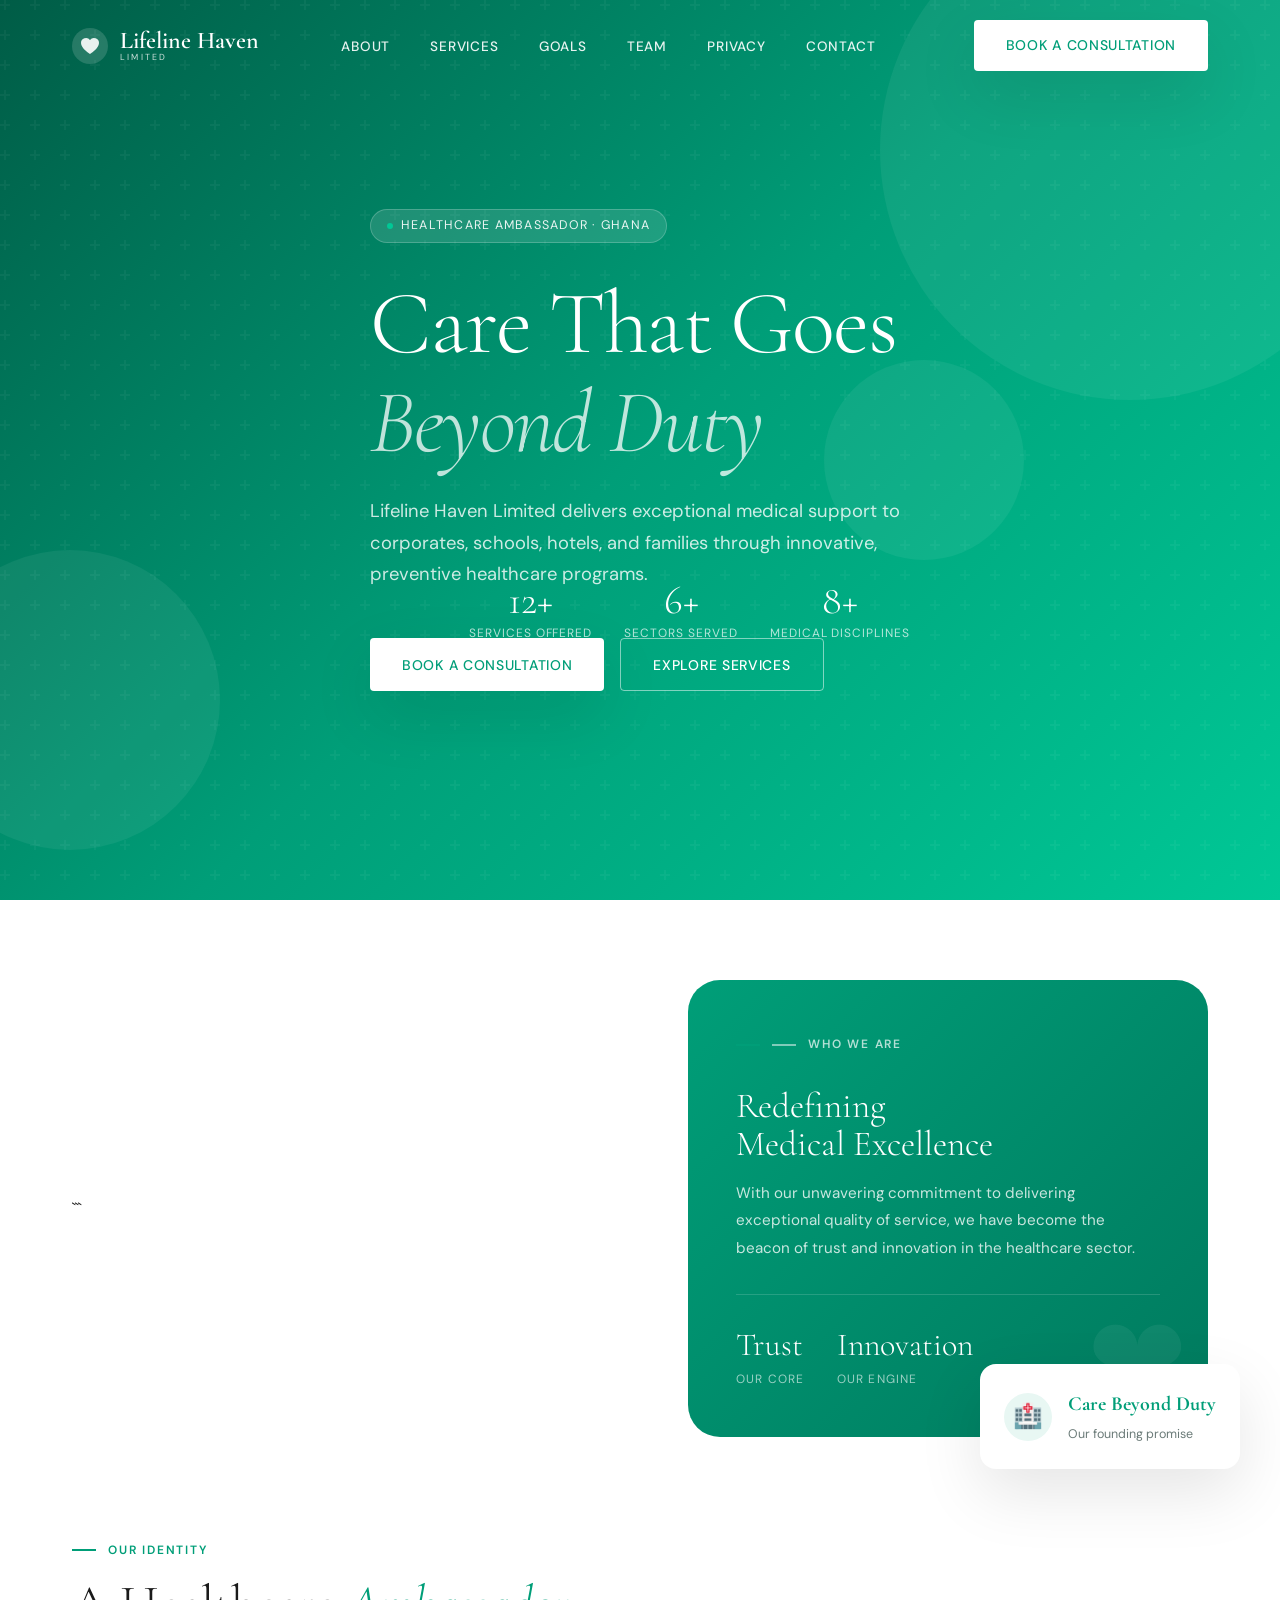
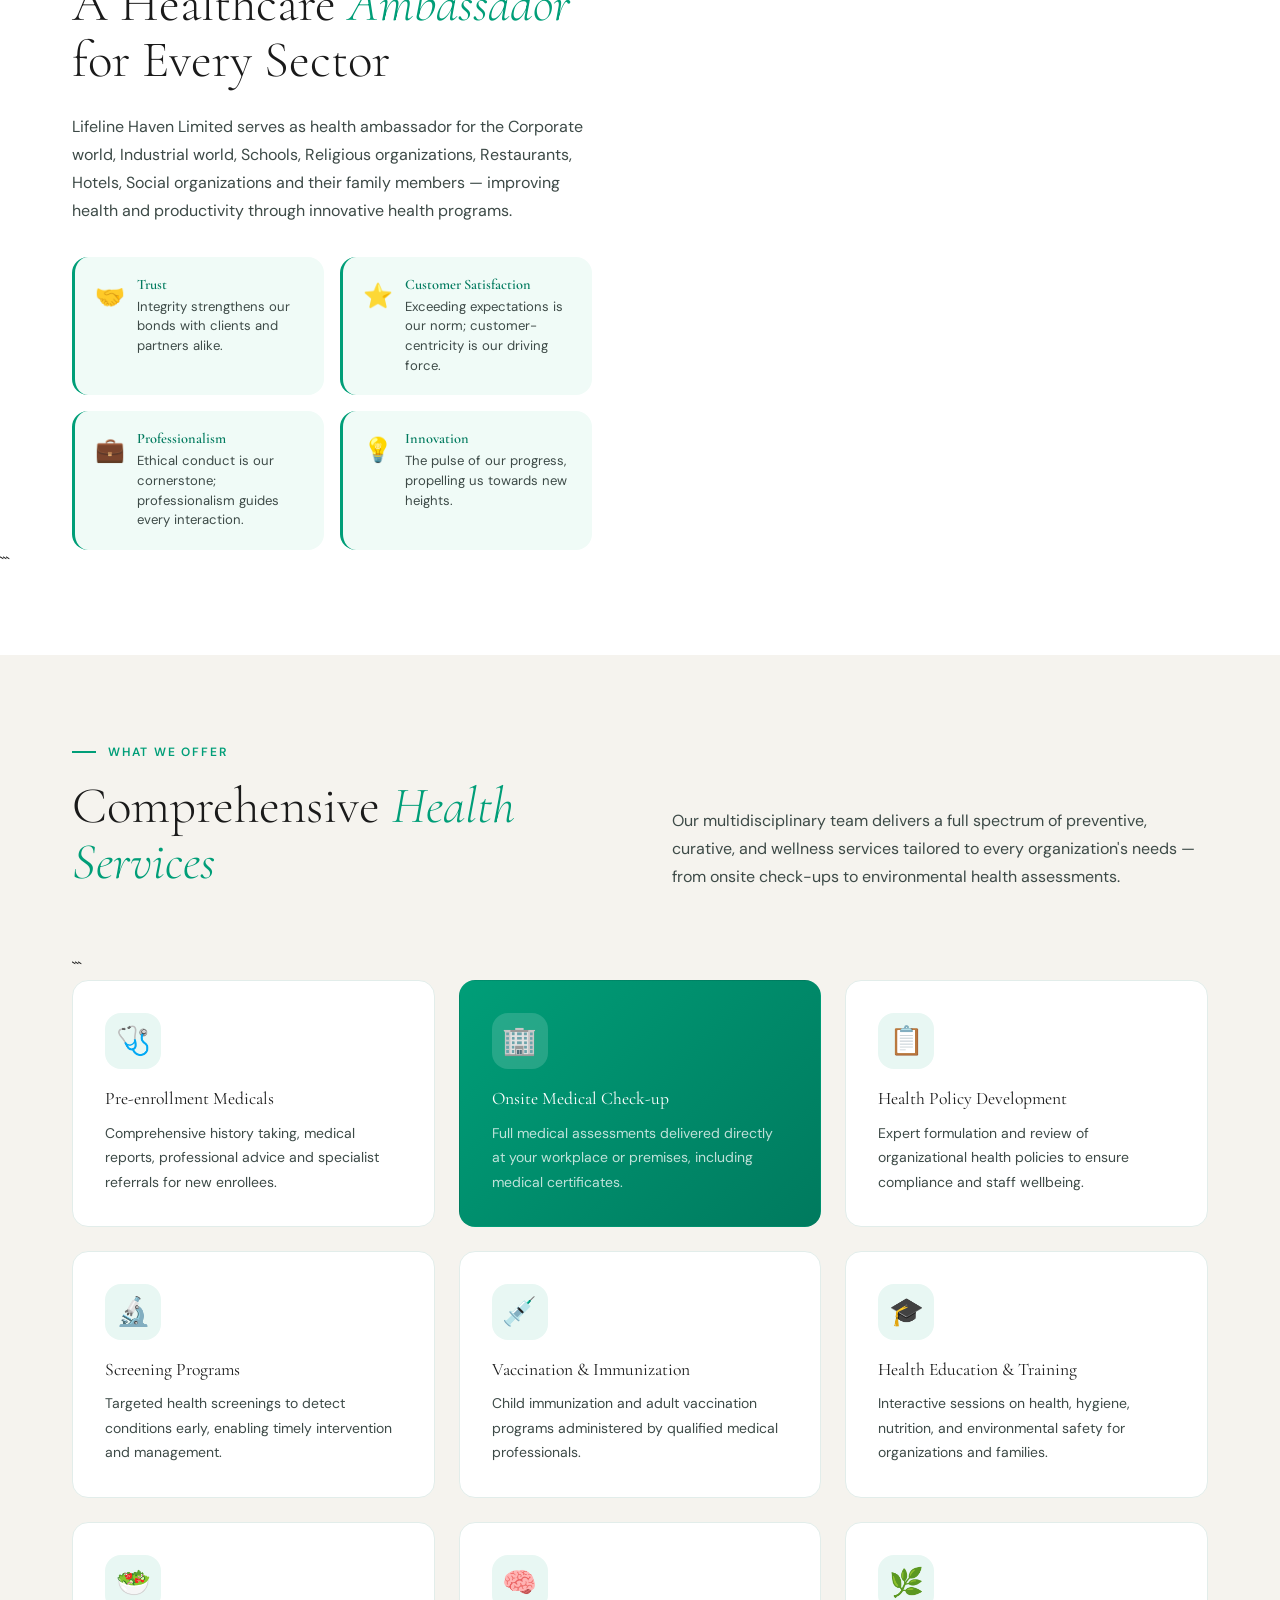
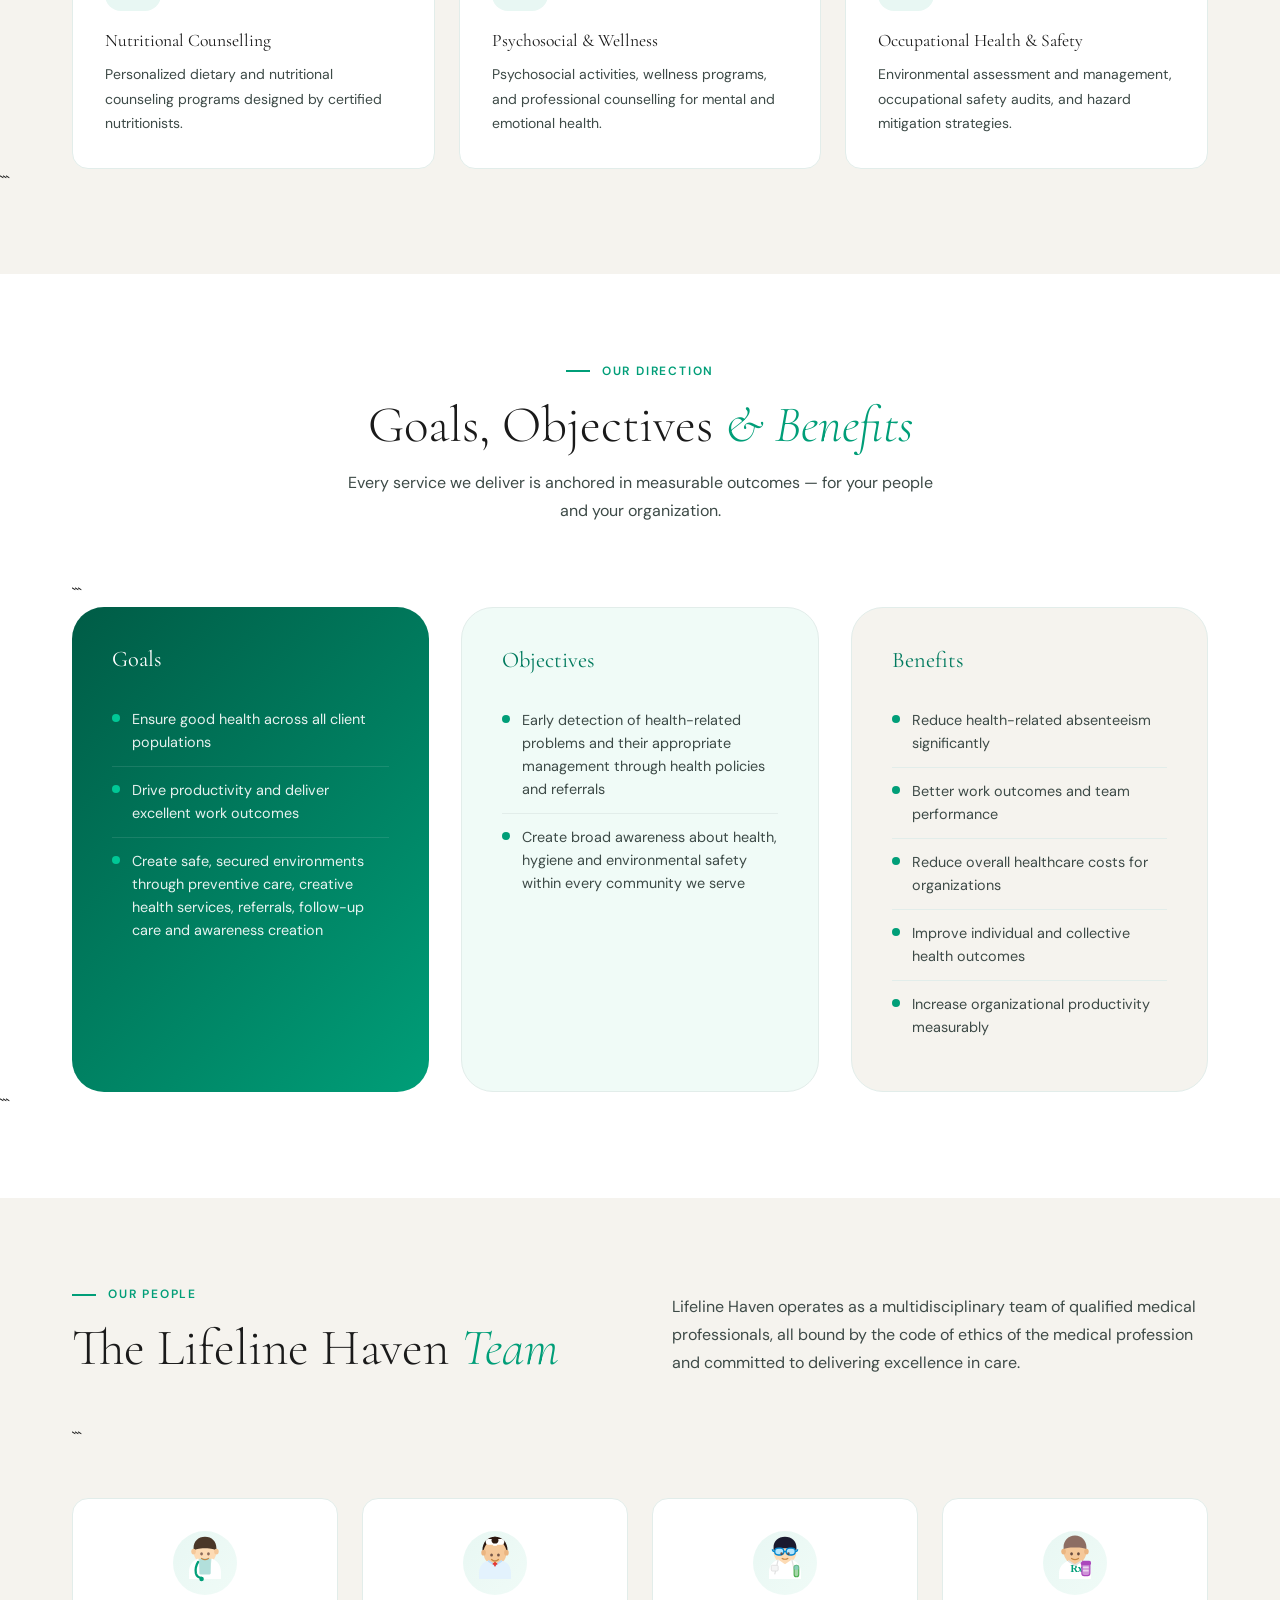
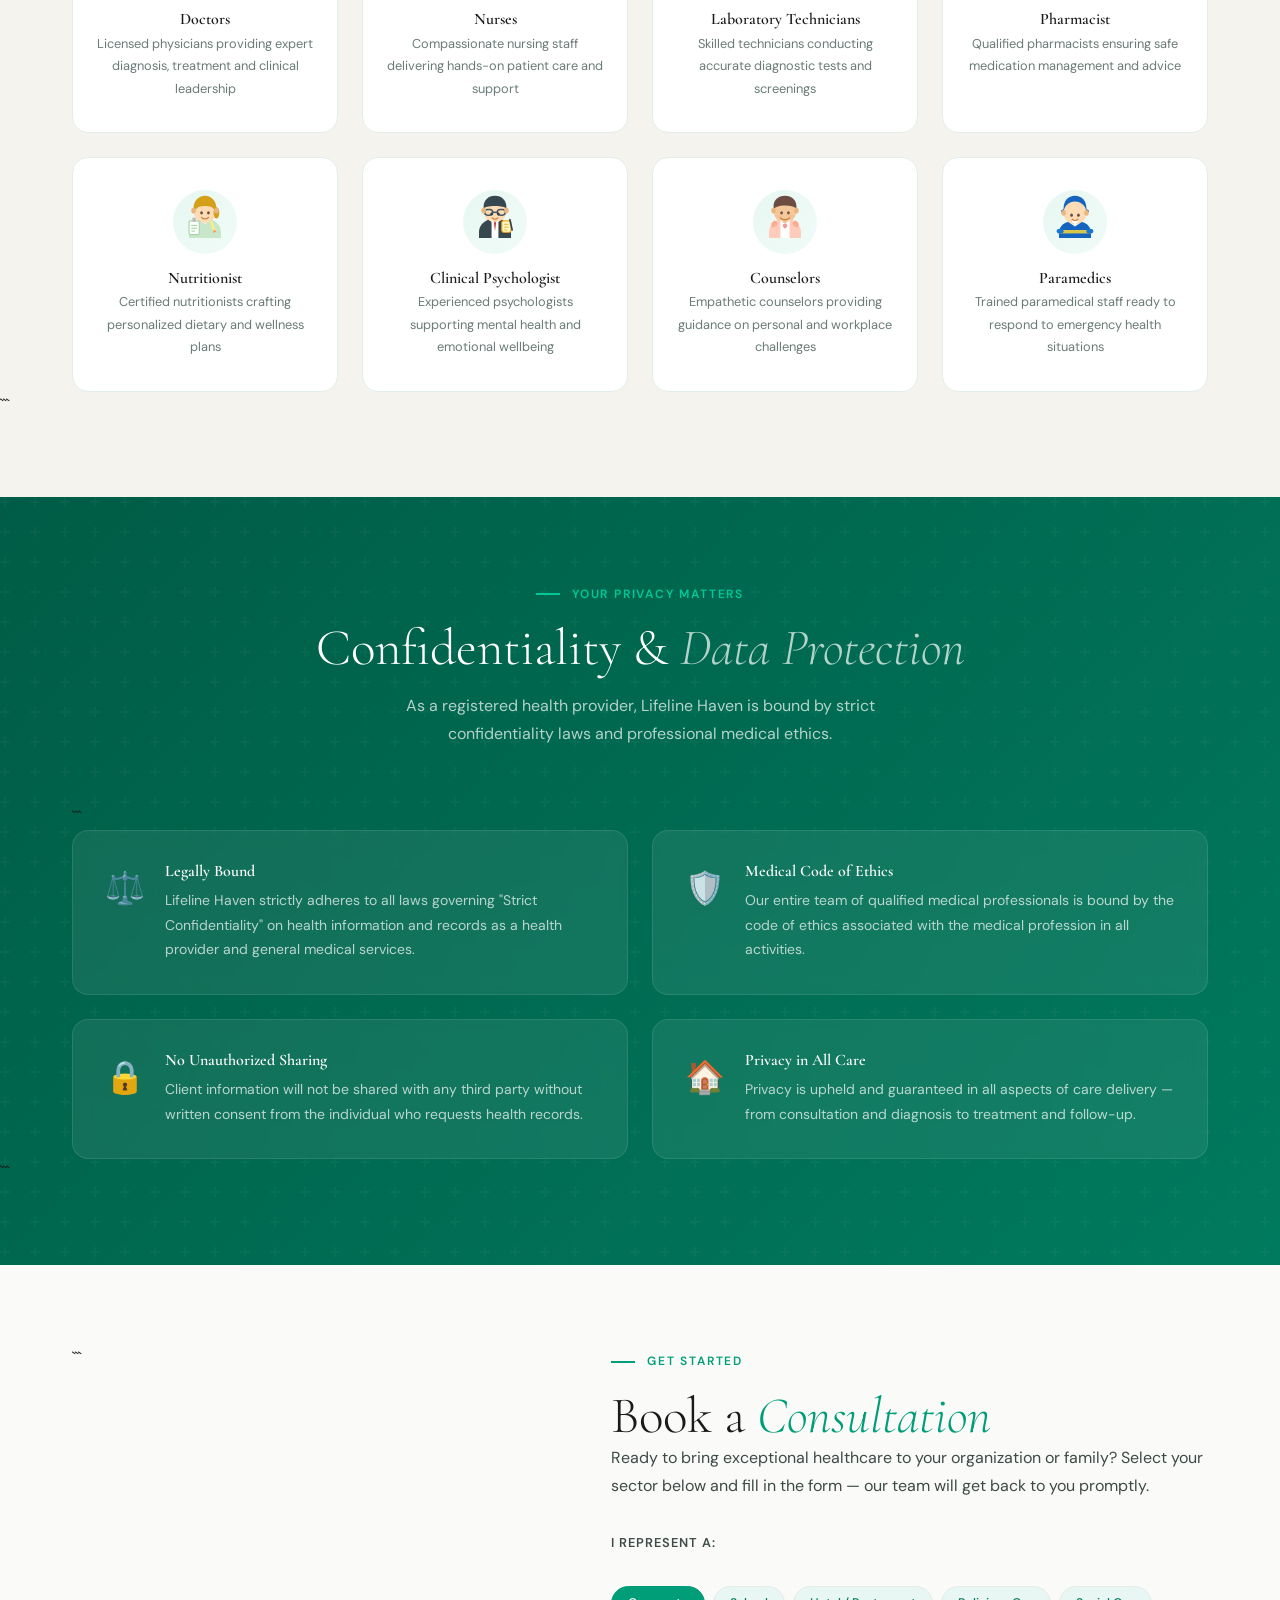
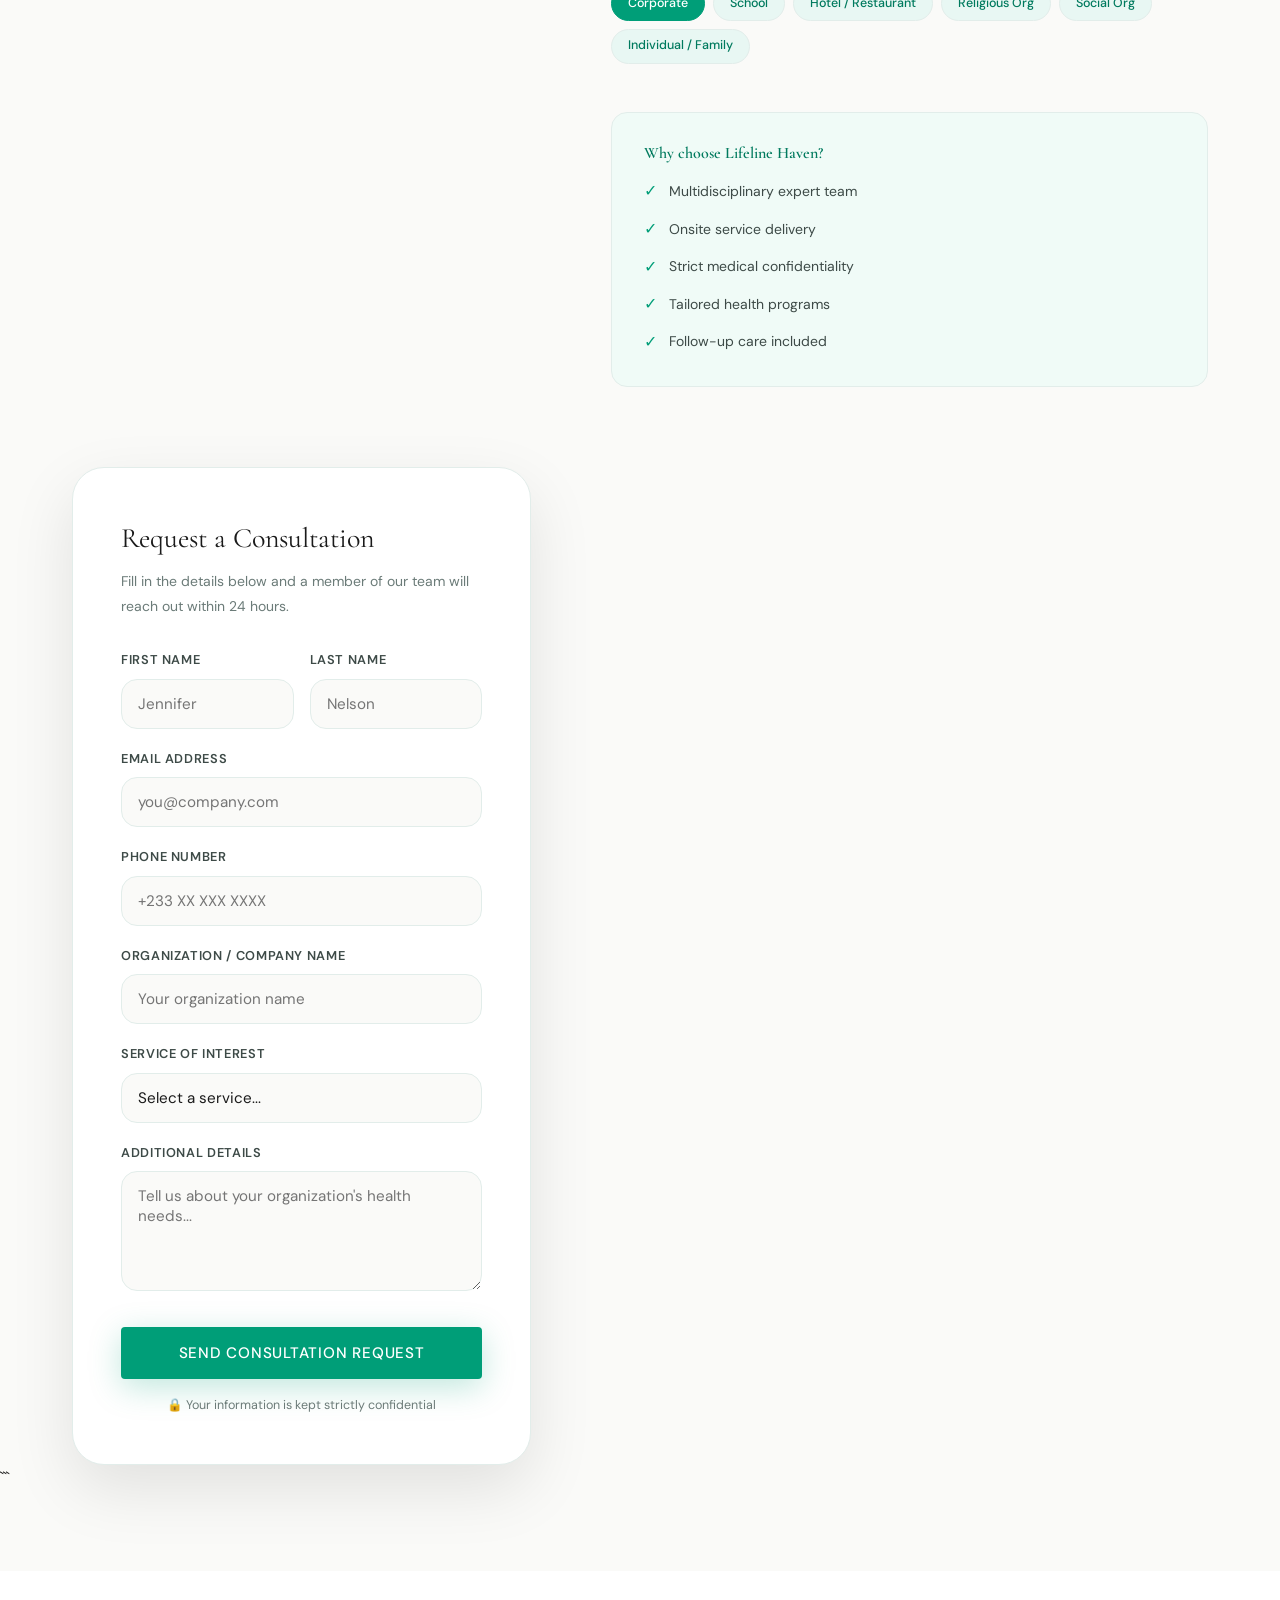
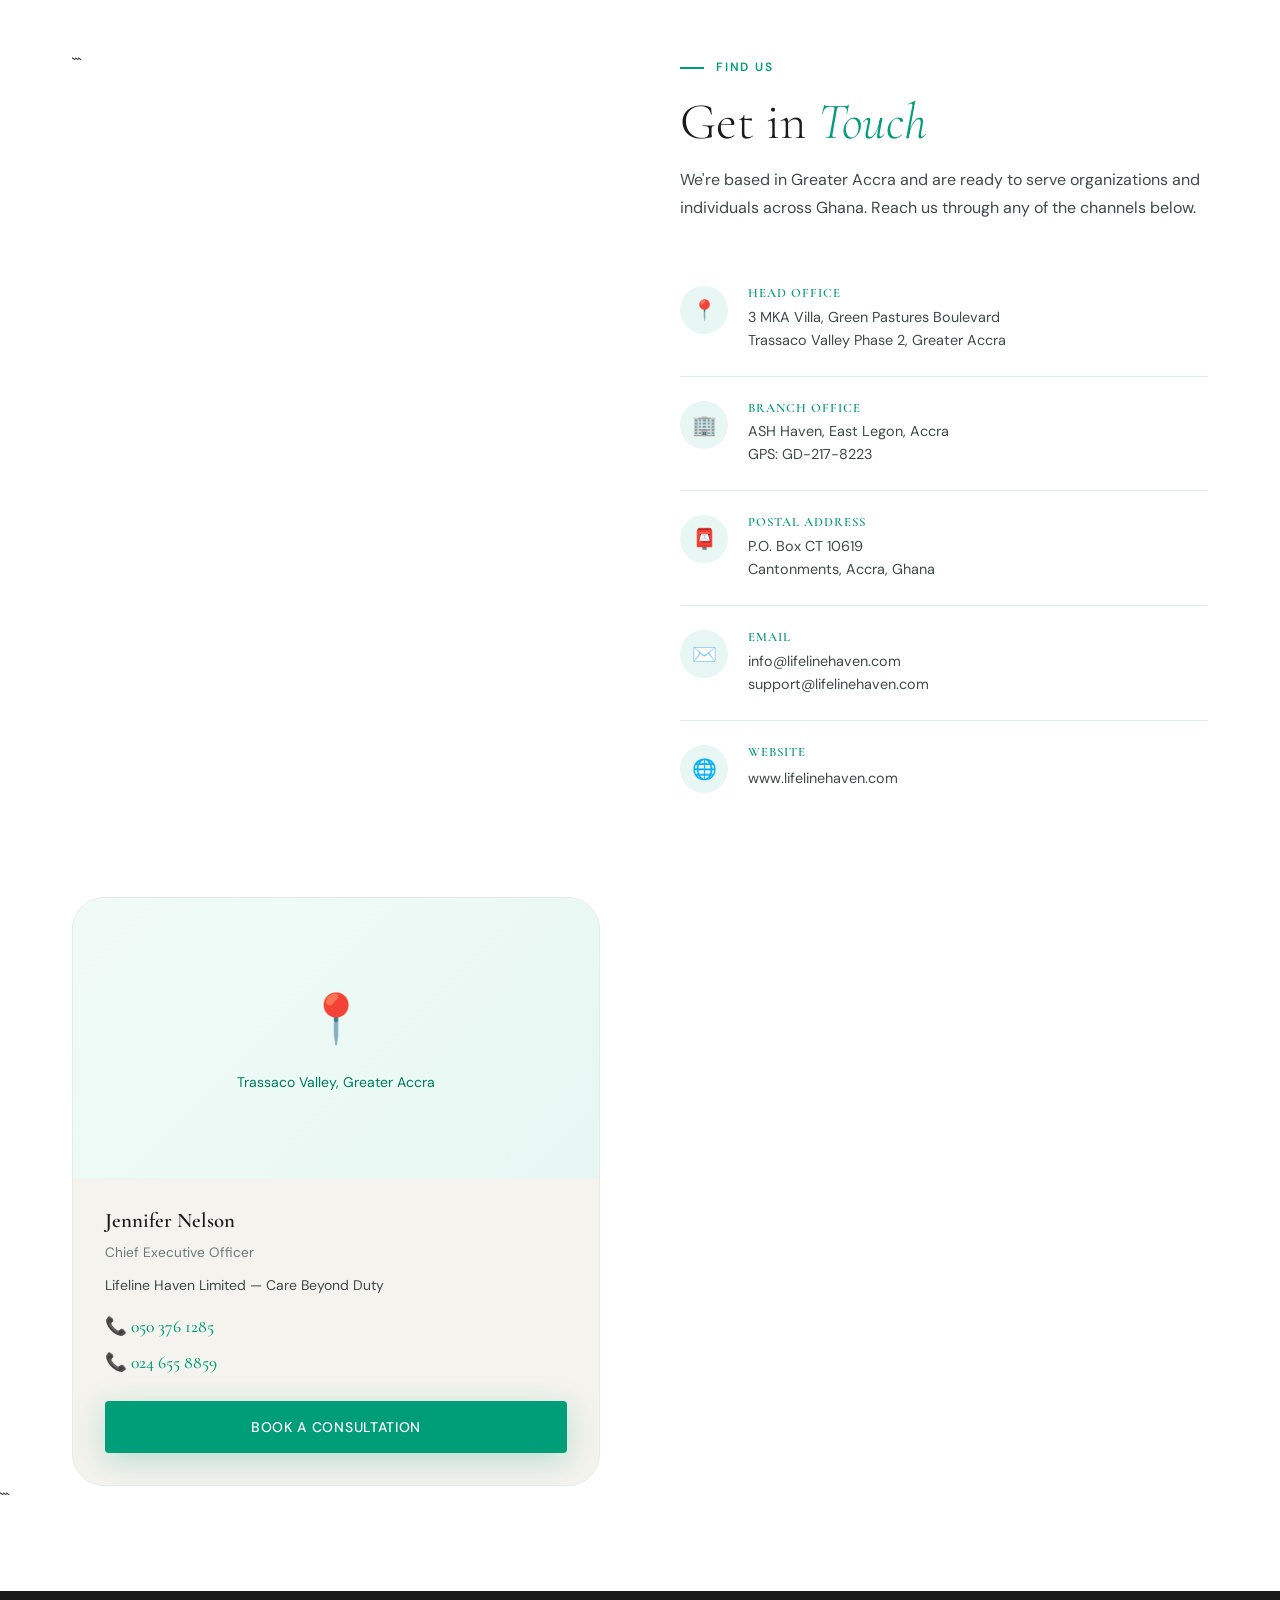
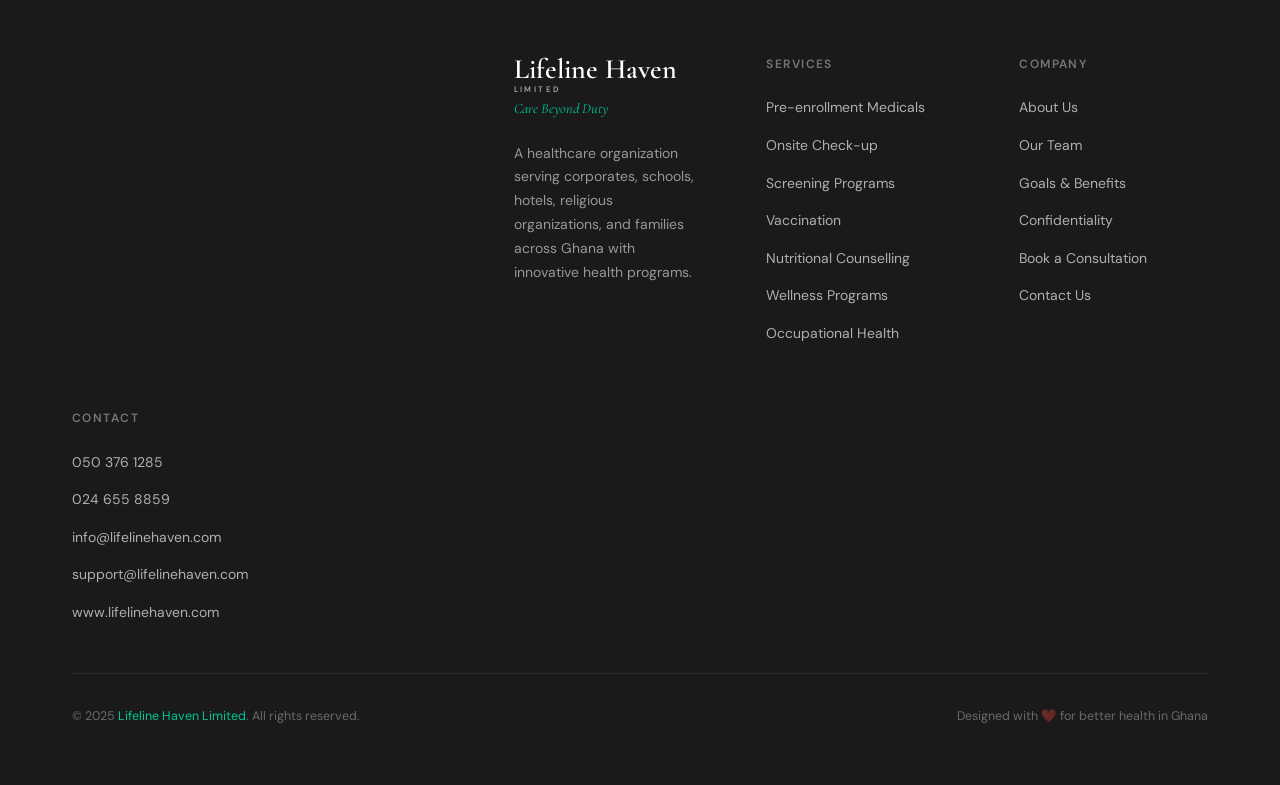
==== commit cc78a2e5: "Update index.html" ====
--- a/index.html
+++ b/index.html
@@ -1,4 +1,5 @@
 <!DOCTYPE html>
+
 <html lang="en">
 <head>
   <meta charset="UTF-8" />
@@ -11,6 +12,7 @@
 <body>
 
   <!-- ===== MOBILE NAV ===== -->
+
   <nav class="mobile-nav">
     <button class="mobile-close">✕</button>
     <a href="pages/about.html" class="nav-link">About</a>
@@ -22,6 +24,7 @@
   </nav>
 
   <!-- ===== NAVBAR ===== -->
+
   <header class="navbar">
     <div class="container">
       <div class="nav-inner">
@@ -52,6 +55,7 @@
   </header>
 
   <!-- ===== HERO ===== -->
+
   <section class="hero" id="home">
     <div class="hero-orb hero-orb-1"></div>
     <div class="hero-orb hero-orb-2"></div>
@@ -84,83 +88,88 @@
   </section>
 
   <!-- ===== ABOUT ===== -->
+
   <section class="about" id="about">
     <div class="container">
       <div class="about-grid">
 
-        <div class="about-visual animate-up">
-          <div class="about-card-main">
-            <div class="section-label" style="color:rgba(255,255,255,0.7);">
-              <span style="background:rgba(255,255,255,0.5);width:24px;height:2px;display:inline-block;"></span>
-              Who We Are
-            </div>
-            <h2 style="color:#fff;margin-top:1rem;font-size:2.2rem;">Redefining<br />Medical Excellence</h2>
-            <p style="color:rgba(255,255,255,0.78);margin-top:1rem;font-size:0.95rem;line-height:1.8;">
-              With our unwavering commitment to delivering exceptional quality of service, we have become the beacon of trust and innovation in the healthcare sector.
-            </p>
-            <div style="margin-top:2rem;padding-top:1.5rem;border-top:1px solid rgba(255,255,255,0.15);display:flex;gap:2rem;">
-              <div>
-                <div style="font-family:'Cormorant Garamond',serif;font-size:2rem;color:#fff;font-weight:300;">Trust</div>
-                <div style="font-size:0.75rem;color:rgba(255,255,255,0.6);text-transform:uppercase;letter-spacing:0.1em;">Our Core</div>
-              </div>
-              <div>
-                <div style="font-family:'Cormorant Garamond',serif;font-size:2rem;color:#fff;font-weight:300;">Innovation</div>
-                <div style="font-size:0.75rem;color:rgba(255,255,255,0.6);text-transform:uppercase;letter-spacing:0.1em;">Our Engine</div>
-              </div>
-            </div>
-          </div>
-          <div class="about-card-float">
-            <div class="about-card-float-icon">🏥</div>
-            <div class="about-card-float-text">
-              <strong>Care Beyond Duty</strong>
-              <span>Our founding promise</span>
-            </div>
-          </div>
-        </div>
-
-        <div class="animate-up delay-2">
-          <div class="section-label">Our Identity</div>
-          <h2>A Healthcare <em class="italic teal">Ambassador</em> for Every Sector</h2>
-          <p style="margin-top:1.5rem;">
-            Lifeline Haven Limited serves as health ambassador for the Corporate world, Industrial world, Schools, Religious organizations, Restaurants, Hotels, Social organizations and their family members — improving health and productivity through innovative health programs.
-          </p>
-          <div class="values-list">
-            <div class="value-item">
-              <div class="value-icon">🤝</div>
-              <div>
-                <h4>Trust</h4>
-                <p>Integrity strengthens our bonds with clients and partners alike.</p>
-              </div>
-            </div>
-            <div class="value-item">
-              <div class="value-icon">⭐</div>
-              <div>
-                <h4>Customer Satisfaction</h4>
-                <p>Exceeding expectations is our norm; customer-centricity is our driving force.</p>
-              </div>
-            </div>
-            <div class="value-item">
-              <div class="value-icon">💼</div>
-              <div>
-                <h4>Professionalism</h4>
-                <p>Ethical conduct is our cornerstone; professionalism guides every interaction.</p>
-              </div>
-            </div>
-            <div class="value-item">
-              <div class="value-icon">💡</div>
-              <div>
-                <h4>Innovation</h4>
-                <p>The pulse of our progress, propelling us towards new heights.</p>
-              </div>
-            </div>
-          </div>
-        </div>
-
-      </div>
-    </div>
+```
+    <div class="about-visual animate-up">
+      <div class="about-card-main">
+        <div class="section-label" style="color:rgba(255,255,255,0.7);">
+          <span style="background:rgba(255,255,255,0.5);width:24px;height:2px;display:inline-block;"></span>
+          Who We Are
+        </div>
+        <h2 style="color:#fff;margin-top:1rem;font-size:2.2rem;">Redefining<br />Medical Excellence</h2>
+        <p style="color:rgba(255,255,255,0.78);margin-top:1rem;font-size:0.95rem;line-height:1.8;">
+          With our unwavering commitment to delivering exceptional quality of service, we have become the beacon of trust and innovation in the healthcare sector.
+        </p>
+        <div style="margin-top:2rem;padding-top:1.5rem;border-top:1px solid rgba(255,255,255,0.15);display:flex;gap:2rem;">
+          <div>
+            <div style="font-family:'Cormorant Garamond',serif;font-size:2rem;color:#fff;font-weight:300;">Trust</div>
+            <div style="font-size:0.75rem;color:rgba(255,255,255,0.6);text-transform:uppercase;letter-spacing:0.1em;">Our Core</div>
+          </div>
+          <div>
+            <div style="font-family:'Cormorant Garamond',serif;font-size:2rem;color:#fff;font-weight:300;">Innovation</div>
+            <div style="font-size:0.75rem;color:rgba(255,255,255,0.6);text-transform:uppercase;letter-spacing:0.1em;">Our Engine</div>
+          </div>
+        </div>
+      </div>
+      <div class="about-card-float">
+        <div class="about-card-float-icon">🏥</div>
+        <div class="about-card-float-text">
+          <strong>Care Beyond Duty</strong>
+          <span>Our founding promise</span>
+        </div>
+      </div>
+    </div>
+
+    <div class="animate-up delay-2">
+      <div class="section-label">Our Identity</div>
+      <h2>A Healthcare <em class="italic teal">Ambassador</em> for Every Sector</h2>
+      <p style="margin-top:1.5rem;">
+        Lifeline Haven Limited serves as health ambassador for the Corporate world, Industrial world, Schools, Religious organizations, Restaurants, Hotels, Social organizations and their family members — improving health and productivity through innovative health programs.
+      </p>
+      <div class="values-list">
+        <div class="value-item">
+          <div class="value-icon">🤝</div>
+          <div>
+            <h4>Trust</h4>
+            <p>Integrity strengthens our bonds with clients and partners alike.</p>
+          </div>
+        </div>
+        <div class="value-item">
+          <div class="value-icon">⭐</div>
+          <div>
+            <h4>Customer Satisfaction</h4>
+            <p>Exceeding expectations is our norm; customer-centricity is our driving force.</p>
+          </div>
+        </div>
+        <div class="value-item">
+          <div class="value-icon">💼</div>
+          <div>
+            <h4>Professionalism</h4>
+            <p>Ethical conduct is our cornerstone; professionalism guides every interaction.</p>
+          </div>
+        </div>
+        <div class="value-item">
+          <div class="value-icon">💡</div>
+          <div>
+            <h4>Innovation</h4>
+            <p>The pulse of our progress, propelling us towards new heights.</p>
+          </div>
+        </div>
+      </div>
+    </div>
+
+  </div>
+</div>
+```
+
   </section>
 
   <!-- ===== SERVICES ===== -->
+
   <section class="services" id="services">
     <div class="container">
       <div class="services-intro">
@@ -173,67 +182,71 @@
         </div>
       </div>
 
-      <div class="services-grid">
-
-        <div class="service-card animate-up">
-          <div class="service-icon">🩺</div>
-          <h3>Pre-enrollment Medicals</h3>
-          <p>Comprehensive history taking, medical reports, professional advice and specialist referrals for new enrollees.</p>
-        </div>
-
-        <div class="service-card service-card-featured animate-up delay-1">
-          <div class="service-icon">🏢</div>
-          <h3>Onsite Medical Check-up</h3>
-          <p>Full medical assessments delivered directly at your workplace or premises, including medical certificates.</p>
-        </div>
-
-        <div class="service-card animate-up delay-2">
-          <div class="service-icon">📋</div>
-          <h3>Health Policy Development</h3>
-          <p>Expert formulation and review of organizational health policies to ensure compliance and staff wellbeing.</p>
-        </div>
-
-        <div class="service-card animate-up delay-1">
-          <div class="service-icon">🔬</div>
-          <h3>Screening Programs</h3>
-          <p>Targeted health screenings to detect conditions early, enabling timely intervention and management.</p>
-        </div>
-
-        <div class="service-card animate-up delay-2">
-          <div class="service-icon">💉</div>
-          <h3>Vaccination & Immunization</h3>
-          <p>Child immunization and adult vaccination programs administered by qualified medical professionals.</p>
-        </div>
-
-        <div class="service-card animate-up delay-3">
-          <div class="service-icon">🎓</div>
-          <h3>Health Education & Training</h3>
-          <p>Interactive sessions on health, hygiene, nutrition, and environmental safety for organizations and families.</p>
-        </div>
-
-        <div class="service-card animate-up">
-          <div class="service-icon">🥗</div>
-          <h3>Nutritional Counselling</h3>
-          <p>Personalized dietary and nutritional counseling programs designed by certified nutritionists.</p>
-        </div>
-
-        <div class="service-card animate-up delay-1">
-          <div class="service-icon">🧠</div>
-          <h3>Psychosocial &amp; Wellness</h3>
-          <p>Psychosocial activities, wellness programs, and professional counselling for mental and emotional health.</p>
-        </div>
-
-        <div class="service-card animate-up delay-2">
-          <div class="service-icon">🌿</div>
-          <h3>Occupational Health &amp; Safety</h3>
-          <p>Environmental assessment and management, occupational safety audits, and hazard mitigation strategies.</p>
-        </div>
-
-      </div>
-    </div>
+```
+  <div class="services-grid">
+
+    <div class="service-card animate-up">
+      <div class="service-icon">🩺</div>
+      <h3>Pre-enrollment Medicals</h3>
+      <p>Comprehensive history taking, medical reports, professional advice and specialist referrals for new enrollees.</p>
+    </div>
+
+    <div class="service-card service-card-featured animate-up delay-1">
+      <div class="service-icon">🏢</div>
+      <h3>Onsite Medical Check-up</h3>
+      <p>Full medical assessments delivered directly at your workplace or premises, including medical certificates.</p>
+    </div>
+
+    <div class="service-card animate-up delay-2">
+      <div class="service-icon">📋</div>
+      <h3>Health Policy Development</h3>
+      <p>Expert formulation and review of organizational health policies to ensure compliance and staff wellbeing.</p>
+    </div>
+
+    <div class="service-card animate-up delay-1">
+      <div class="service-icon">🔬</div>
+      <h3>Screening Programs</h3>
+      <p>Targeted health screenings to detect conditions early, enabling timely intervention and management.</p>
+    </div>
+
+    <div class="service-card animate-up delay-2">
+      <div class="service-icon">💉</div>
+      <h3>Vaccination & Immunization</h3>
+      <p>Child immunization and adult vaccination programs administered by qualified medical professionals.</p>
+    </div>
+
+    <div class="service-card animate-up delay-3">
+      <div class="service-icon">🎓</div>
+      <h3>Health Education & Training</h3>
+      <p>Interactive sessions on health, hygiene, nutrition, and environmental safety for organizations and families.</p>
+    </div>
+
+    <div class="service-card animate-up">
+      <div class="service-icon">🥗</div>
+      <h3>Nutritional Counselling</h3>
+      <p>Personalized dietary and nutritional counseling programs designed by certified nutritionists.</p>
+    </div>
+
+    <div class="service-card animate-up delay-1">
+      <div class="service-icon">🧠</div>
+      <h3>Psychosocial &amp; Wellness</h3>
+      <p>Psychosocial activities, wellness programs, and professional counselling for mental and emotional health.</p>
+    </div>
+
+    <div class="service-card animate-up delay-2">
+      <div class="service-icon">🌿</div>
+      <h3>Occupational Health &amp; Safety</h3>
+      <p>Environmental assessment and management, occupational safety audits, and hazard mitigation strategies.</p>
+    </div>
+
+  </div>
+</div>
+```
+
   </section>
 
   <!-- ===== GOALS & BENEFITS ===== -->
+
   <section class="goals" id="goals">
     <div class="container">
       <div style="text-align:center;max-width:600px;margin:0 auto 3.5rem;" class="animate-up">
@@ -242,71 +255,75 @@
         <p style="margin-top:1rem;">Every service we deliver is anchored in measurable outcomes — for your people and your organization.</p>
       </div>
 
-      <div class="goals-grid">
-
-        <div class="goal-block goal-block-goals animate-up">
-          <h3>Goals</h3>
-          <ul class="goal-list">
-            <li>
-              <span class="goal-bullet"></span>
-              Ensure good health across all client populations
-            </li>
-            <li>
-              <span class="goal-bullet"></span>
-              Drive productivity and deliver excellent work outcomes
-            </li>
-            <li>
-              <span class="goal-bullet"></span>
-              Create safe, secured environments through preventive care, creative health services, referrals, follow-up care and awareness creation
-            </li>
-          </ul>
-        </div>
-
-        <div class="goal-block goal-block-objectives animate-up delay-2">
-          <h3>Objectives</h3>
-          <ul class="goal-list">
-            <li>
-              <span class="goal-bullet"></span>
-              Early detection of health-related problems and their appropriate management through health policies and referrals
-            </li>
-            <li>
-              <span class="goal-bullet"></span>
-              Create broad awareness about health, hygiene and environmental safety within every community we serve
-            </li>
-          </ul>
-        </div>
-
-        <div class="goal-block goal-block-benefits animate-up delay-3">
-          <h3>Benefits</h3>
-          <ul class="goal-list">
-            <li>
-              <span class="goal-bullet"></span>
-              Reduce health-related absenteeism significantly
-            </li>
-            <li>
-              <span class="goal-bullet"></span>
-              Better work outcomes and team performance
-            </li>
-            <li>
-              <span class="goal-bullet"></span>
-              Reduce overall healthcare costs for organizations
-            </li>
-            <li>
-              <span class="goal-bullet"></span>
-              Improve individual and collective health outcomes
-            </li>
-            <li>
-              <span class="goal-bullet"></span>
-              Increase organizational productivity measurably
-            </li>
-          </ul>
-        </div>
-
-      </div>
-    </div>
+```
+  <div class="goals-grid">
+
+    <div class="goal-block goal-block-goals animate-up">
+      <h3>Goals</h3>
+      <ul class="goal-list">
+        <li>
+          <span class="goal-bullet"></span>
+          Ensure good health across all client populations
+        </li>
+        <li>
+          <span class="goal-bullet"></span>
+          Drive productivity and deliver excellent work outcomes
+        </li>
+        <li>
+          <span class="goal-bullet"></span>
+          Create safe, secured environments through preventive care, creative health services, referrals, follow-up care and awareness creation
+        </li>
+      </ul>
+    </div>
+
+    <div class="goal-block goal-block-objectives animate-up delay-2">
+      <h3>Objectives</h3>
+      <ul class="goal-list">
+        <li>
+          <span class="goal-bullet"></span>
+          Early detection of health-related problems and their appropriate management through health policies and referrals
+        </li>
+        <li>
+          <span class="goal-bullet"></span>
+          Create broad awareness about health, hygiene and environmental safety within every community we serve
+        </li>
+      </ul>
+    </div>
+
+    <div class="goal-block goal-block-benefits animate-up delay-3">
+      <h3>Benefits</h3>
+      <ul class="goal-list">
+        <li>
+          <span class="goal-bullet"></span>
+          Reduce health-related absenteeism significantly
+        </li>
+        <li>
+          <span class="goal-bullet"></span>
+          Better work outcomes and team performance
+        </li>
+        <li>
+          <span class="goal-bullet"></span>
+          Reduce overall healthcare costs for organizations
+        </li>
+        <li>
+          <span class="goal-bullet"></span>
+          Improve individual and collective health outcomes
+        </li>
+        <li>
+          <span class="goal-bullet"></span>
+          Increase organizational productivity measurably
+        </li>
+      </ul>
+    </div>
+
+  </div>
+</div>
+```
+
   </section>
 
   <!-- ===== TEAM ===== -->
+
   <section class="team" id="team">
     <div class="container">
       <div style="display:grid;grid-template-columns:1fr 1fr;gap:4rem;align-items:end;margin-bottom:3rem;" class="animate-up">
@@ -319,52 +336,286 @@
         </div>
       </div>
 
-      <div class="team-grid">
-        <div class="team-card animate-up">
-          <div class="team-icon">👨‍⚕️</div>
-          <h4>Doctors</h4>
-          <p>Licensed physicians providing expert diagnosis, treatment and clinical leadership</p>
-        </div>
-        <div class="team-card animate-up delay-1">
-          <div class="team-icon">👩‍⚕️</div>
-          <h4>Nurses</h4>
-          <p>Compassionate nursing staff delivering hands-on patient care and support</p>
-        </div>
-        <div class="team-card animate-up delay-2">
-          <div class="team-icon">🔬</div>
-          <h4>Laboratory Technicians</h4>
-          <p>Skilled technicians conducting accurate diagnostic tests and screenings</p>
-        </div>
-        <div class="team-card animate-up delay-3">
-          <div class="team-icon">💊</div>
-          <h4>Pharmacist</h4>
-          <p>Qualified pharmacists ensuring safe medication management and advice</p>
-        </div>
-        <div class="team-card animate-up">
-          <div class="team-icon">🥗</div>
-          <h4>Nutritionist</h4>
-          <p>Certified nutritionists crafting personalized dietary and wellness plans</p>
-        </div>
-        <div class="team-card animate-up delay-1">
-          <div class="team-icon">🧠</div>
-          <h4>Clinical Psychologist</h4>
-          <p>Experienced psychologists supporting mental health and emotional wellbeing</p>
-        </div>
-        <div class="team-card animate-up delay-2">
-          <div class="team-icon">🤝</div>
-          <h4>Counselors</h4>
-          <p>Empathetic counselors providing guidance on personal and workplace challenges</p>
-        </div>
-        <div class="team-card animate-up delay-3">
-          <div class="team-icon">🚑</div>
-          <h4>Paramedics</h4>
-          <p>Trained paramedical staff ready to respond to emergency health situations</p>
-        </div>
-      </div>
-    </div>
+```
+  <div class="team-grid">
+
+    <!-- Doctor -->
+    <div class="team-card animate-up">
+      <div class="team-icon">
+        <svg viewBox="0 0 56 56" fill="none" xmlns="http://www.w3.org/2000/svg">
+          <!-- Head -->
+          <ellipse cx="28" cy="18" rx="10" ry="11" fill="#FDDBB4"/>
+          <!-- Hair -->
+          <path d="M18 15c0-6 4-10 10-10s10 4 10 10v2c-2-1-4-2-10-2s-8 1-10 2v-2z" fill="#4A3728"/>
+          <!-- Ears -->
+          <ellipse cx="18" cy="18" rx="2" ry="2.5" fill="#F5C899"/>
+          <ellipse cx="38" cy="18" rx="2" ry="2.5" fill="#F5C899"/>
+          <!-- White coat body -->
+          <path d="M14 36c0-6 3-10 8-12l6 5 6-5c5 2 8 6 8 12v6H14v-6z" fill="#FFFFFF"/>
+          <!-- Coat lapels / scrub layer -->
+          <path d="M22 24l6 5 6-5-2 12h-8l-2-12z" fill="#009E78" opacity="0.15"/>
+          <!-- Shirt / scrub underneath -->
+          <rect x="23" y="24" width="10" height="14" rx="1" fill="#B2DFDB"/>
+          <!-- Stethoscope -->
+          <path d="M22 27 Q19 32 20 37 Q21 41 25 41" stroke="#009E78" stroke-width="2" fill="none" stroke-linecap="round"/>
+          <circle cx="25" cy="42" r="2" fill="#009E78"/>
+          <!-- Face details -->
+          <ellipse cx="25" cy="20" rx="1.2" ry="1.5" fill="#6D4C41" opacity="0.8"/>
+          <ellipse cx="31" cy="20" rx="1.2" ry="1.5" fill="#6D4C41" opacity="0.8"/>
+          <path d="M25 24 Q28 26 31 24" stroke="#C68642" stroke-width="1" fill="none" stroke-linecap="round"/>
+        </svg>
+      </div>
+      <h4>Doctors</h4>
+      <p>Licensed physicians providing expert diagnosis, treatment and clinical leadership</p>
+    </div>
+
+    <!-- Nurse -->
+    <div class="team-card animate-up delay-1">
+      <div class="team-icon">
+        <svg viewBox="0 0 56 56" fill="none" xmlns="http://www.w3.org/2000/svg">
+          <!-- Hair -->
+          <path d="M17 17c0-7 4.5-12 11-12s11 5 11 12v1c-2-2-5-3-11-3s-9 1-11 3v-1z" fill="#2C1810"/>
+          <!-- Head -->
+          <ellipse cx="28" cy="19" rx="10" ry="11" fill="#F5C899"/>
+          <!-- Nurse cap -->
+          <rect x="20" y="7" width="16" height="5" rx="2" fill="#FFFFFF"/>
+          <rect x="26" y="6" width="4" height="7" rx="1" fill="#FFFFFF"/>
+          <rect x="26.5" y="8" width="3" height="1.5" rx="0.5" fill="#E53935"/>
+          <!-- Ears -->
+          <ellipse cx="18" cy="19" rx="2" ry="2.5" fill="#EBB580"/>
+          <ellipse cx="38" cy="19" rx="2" ry="2.5" fill="#EBB580"/>
+          <!-- Uniform body -->
+          <path d="M14 37c0-6 3-10 8-11l6 4 6-4c5 1 8 5 8 11v5H14v-5z" fill="#E3F2FD"/>
+          <!-- Uniform collar -->
+          <path d="M22 26l6 4 6-4" stroke="#BBDEFB" stroke-width="1.5" fill="none"/>
+          <!-- Cross on uniform -->
+          <rect x="26" y="28" width="4" height="1.5" rx="0.5" fill="#E53935"/>
+          <rect x="27.25" y="27" width="1.5" height="4" rx="0.5" fill="#E53935"/>
+          <!-- Face -->
+          <ellipse cx="25" cy="21" rx="1.2" ry="1.4" fill="#5D4037" opacity="0.85"/>
+          <ellipse cx="31" cy="21" rx="1.2" ry="1.4" fill="#5D4037" opacity="0.85"/>
+          <path d="M25 25 Q28 27.5 31 25" stroke="#C68642" stroke-width="1.2" fill="none" stroke-linecap="round"/>
+          <!-- Hair bun -->
+          <circle cx="28" cy="8" r="3" fill="#2C1810"/>
+        </svg>
+      </div>
+      <h4>Nurses</h4>
+      <p>Compassionate nursing staff delivering hands-on patient care and support</p>
+    </div>
+
+    <!-- Lab Technician -->
+    <div class="team-card animate-up delay-2">
+      <div class="team-icon">
+        <svg viewBox="0 0 56 56" fill="none" xmlns="http://www.w3.org/2000/svg">
+          <!-- Head -->
+          <ellipse cx="28" cy="18" rx="10" ry="11" fill="#FDDBB4"/>
+          <!-- Hair -->
+          <path d="M18 14c0-5 4-9 10-9s10 4 10 9v3c-1-1-5-2-10-2s-9 1-10 2v-3z" fill="#1A1A2E"/>
+          <!-- Safety goggles -->
+          <rect x="19" y="15" width="8" height="6" rx="3" fill="#B3E5FC" stroke="#0288D1" stroke-width="1.2"/>
+          <rect x="29" y="15" width="8" height="6" rx="3" fill="#B3E5FC" stroke="#0288D1" stroke-width="1.2"/>
+          <line x1="27" y1="18" x2="29" y2="18" stroke="#0288D1" stroke-width="1.2"/>
+          <path d="M19 18 Q17 18 17 16" stroke="#0288D1" stroke-width="1.2" fill="none"/>
+          <path d="M37 18 Q39 18 39 16" stroke="#0288D1" stroke-width="1.2" fill="none"/>
+          <!-- Lab coat -->
+          <path d="M14 36c0-5 3-9 8-11l6 4 6-4c5 2 8 6 8 11v6H14v-6z" fill="#FFFFFF"/>
+          <path d="M22 25l-3 13" stroke="#E0E0E0" stroke-width="1"/>
+          <path d="M34 25l3 13" stroke="#E0E0E0" stroke-width="1"/>
+          <!-- Test tube in hand -->
+          <rect x="36" y="30" width="4" height="10" rx="2" fill="#A5D6A7" stroke="#4CAF50" stroke-width="1"/>
+          <rect x="36" y="30" width="4" height="4" rx="1" fill="#80CBC4" opacity="0.7"/>
+          <!-- Pocket -->
+          <rect x="16" y="30" width="6" height="5" rx="1" fill="#F5F5F5" stroke="#E0E0E0" stroke-width="0.8"/>
+          <!-- Face -->
+          <ellipse cx="25" cy="20" rx="1.1" ry="1.3" fill="#5D4037" opacity="0.85"/>
+          <ellipse cx="31" cy="20" rx="1.1" ry="1.3" fill="#5D4037" opacity="0.85"/>
+          <path d="M25.5 24 Q28 25.5 30.5 24" stroke="#C68642" stroke-width="1" fill="none" stroke-linecap="round"/>
+        </svg>
+      </div>
+      <h4>Laboratory Technicians</h4>
+      <p>Skilled technicians conducting accurate diagnostic tests and screenings</p>
+    </div>
+
+    <!-- Pharmacist -->
+    <div class="team-card animate-up delay-3">
+      <div class="team-icon">
+        <svg viewBox="0 0 56 56" fill="none" xmlns="http://www.w3.org/2000/svg">
+          <!-- Head -->
+          <ellipse cx="28" cy="18" rx="10" ry="11" fill="#F5C899"/>
+          <!-- Hair -->
+          <path d="M18 14c0-5 4-10 10-10s10 5 10 10v2c-2-1-4-1.5-10-1.5S20 15 18 16v-2z" fill="#8D6E63"/>
+          <!-- White coat -->
+          <path d="M14 37c0-5 3-9 8-11l6 4 6-4c5 2 8 6 8 11v5H14v-5z" fill="#FFFFFF"/>
+          <!-- Rx symbol on coat -->
+          <text x="24" y="36" font-family="Georgia,serif" font-size="9" font-weight="bold" fill="#009E78">Rx</text>
+          <!-- Pill bottle in hands -->
+          <rect x="34" y="28" width="7" height="11" rx="2" fill="#CE93D8" stroke="#AB47BC" stroke-width="1"/>
+          <rect x="33" y="26" width="9" height="4" rx="1.5" fill="#AB47BC"/>
+          <rect x="35" y="31" width="5" height="1.5" rx="0.5" fill="#FFFFFF" opacity="0.6"/>
+          <rect x="35" y="34" width="5" height="1.5" rx="0.5" fill="#FFFFFF" opacity="0.6"/>
+          <!-- Collar -->
+          <path d="M22 26l6 4 6-4" stroke="#E0E0E0" stroke-width="1.5" fill="none"/>
+          <!-- Ears -->
+          <ellipse cx="18" cy="18" rx="2" ry="2.5" fill="#EBB580"/>
+          <ellipse cx="38" cy="18" rx="2" ry="2.5" fill="#EBB580"/>
+          <!-- Face -->
+          <ellipse cx="25" cy="20" rx="1.2" ry="1.4" fill="#4E342E" opacity="0.85"/>
+          <ellipse cx="31" cy="20" rx="1.2" ry="1.4" fill="#4E342E" opacity="0.85"/>
+          <path d="M25 24 Q28 26 31 24" stroke="#C68642" stroke-width="1.1" fill="none" stroke-linecap="round"/>
+        </svg>
+      </div>
+      <h4>Pharmacist</h4>
+      <p>Qualified pharmacists ensuring safe medication management and advice</p>
+    </div>
+
+    <!-- Nutritionist -->
+    <div class="team-card animate-up">
+      <div class="team-icon">
+        <svg viewBox="0 0 56 56" fill="none" xmlns="http://www.w3.org/2000/svg">
+          <!-- Head -->
+          <ellipse cx="28" cy="18" rx="10" ry="11" fill="#FDDBB4"/>
+          <!-- Hair -->
+          <path d="M18 16c0-6 4-11 10-11s10 5 10 11l-2 1c-1-2-4-3-8-3s-7 1-8 3l-2-1z" fill="#D4A017"/>
+          <!-- Ponytail -->
+          <ellipse cx="38" cy="20" rx="2.5" ry="5" fill="#D4A017"/>
+          <!-- Green scrub top -->
+          <path d="M14 37c0-5 3-9 8-11l6 4 6-4c5 2 8 6 8 11v5H14v-5z" fill="#C8E6C9"/>
+          <!-- Clipboard / nutrition chart -->
+          <rect x="14" y="27" width="9" height="12" rx="1.5" fill="#FFFFFF" stroke="#A5D6A7" stroke-width="1"/>
+          <rect x="17" y="24" width="3" height="4" rx="1" fill="#BDBDBD"/>
+          <line x1="16" y1="31" x2="21" y2="31" stroke="#A5D6A7" stroke-width="1"/>
+          <line x1="16" y1="33.5" x2="21" y2="33.5" stroke="#A5D6A7" stroke-width="1"/>
+          <line x1="16" y1="36" x2="19" y2="36" stroke="#A5D6A7" stroke-width="1"/>
+          <!-- Pencil -->
+          <rect x="34" y="27" width="2" height="10" rx="1" fill="#FFF176" transform="rotate(-20 35 32)"/>
+          <path d="M36.5 35 l1.5 2.5 l-3 0z" fill="#FF8A65" transform="rotate(-20 35 37)"/>
+          <!-- Ears -->
+          <ellipse cx="18" cy="18" rx="2" ry="2.5" fill="#EBB580"/>
+          <ellipse cx="38" cy="18" rx="2" ry="2.5" fill="#EBB580"/>
+          <!-- Face -->
+          <ellipse cx="25" cy="20" rx="1.2" ry="1.4" fill="#4E342E" opacity="0.85"/>
+          <ellipse cx="31" cy="20" rx="1.2" ry="1.4" fill="#4E342E" opacity="0.85"/>
+          <path d="M25 24 Q28 26.5 31 24" stroke="#C68642" stroke-width="1.1" fill="none" stroke-linecap="round"/>
+        </svg>
+      </div>
+      <h4>Nutritionist</h4>
+      <p>Certified nutritionists crafting personalized dietary and wellness plans</p>
+    </div>
+
+    <!-- Clinical Psychologist -->
+    <div class="team-card animate-up delay-1">
+      <div class="team-icon">
+        <svg viewBox="0 0 56 56" fill="none" xmlns="http://www.w3.org/2000/svg">
+          <!-- Head -->
+          <ellipse cx="28" cy="18" rx="10" ry="11" fill="#FDDBB4"/>
+          <!-- Hair -->
+          <path d="M18 15c0-6 4-10 10-10s10 4 10 10v1c-1.5-1-4-2-10-2s-8.5 1-10 2v-1z" fill="#37474F"/>
+          <!-- Glasses -->
+          <rect x="19" y="17" width="7" height="5" rx="2.5" fill="none" stroke="#455A64" stroke-width="1.3"/>
+          <rect x="30" y="17" width="7" height="5" rx="2.5" fill="none" stroke="#455A64" stroke-width="1.3"/>
+          <line x1="26" y1="19.5" x2="30" y2="19.5" stroke="#455A64" stroke-width="1.3"/>
+          <line x1="18" y1="19" x2="19" y2="19" stroke="#455A64" stroke-width="1.3"/>
+          <line x1="37" y1="19" x2="38" y2="19" stroke="#455A64" stroke-width="1.3"/>
+          <!-- Professional blazer -->
+          <path d="M14 37c0-5 3-9 8-11l6 4 6-4c5 2 8 6 8 11v5H14v-5z" fill="#37474F"/>
+          <!-- Shirt / tie -->
+          <path d="M25 26l3 3 3-3v16h-6V26z" fill="#FFFFFF"/>
+          <path d="M27 27l1 2 1-2-1 9-1-9z" fill="#B71C1C"/>
+          <!-- Notepad -->
+          <rect x="34" y="27" width="8" height="10" rx="1.5" fill="#FFF9C4" stroke="#F9A825" stroke-width="1"/>
+          <line x1="36" y1="30" x2="40" y2="30" stroke="#F9A825" stroke-width="0.8"/>
+          <line x1="36" y1="32.5" x2="40" y2="32.5" stroke="#F9A825" stroke-width="0.8"/>
+          <line x1="36" y1="35" x2="38.5" y2="35" stroke="#F9A825" stroke-width="0.8"/>
+          <!-- Pen -->
+          <line x1="41" y1="26" x2="43" y2="35" stroke="#37474F" stroke-width="1.5" stroke-linecap="round"/>
+          <!-- Ears -->
+          <ellipse cx="18" cy="18" rx="2" ry="2.5" fill="#EBB580"/>
+          <ellipse cx="38" cy="18" rx="2" ry="2.5" fill="#EBB580"/>
+          <!-- Face -->
+          <ellipse cx="25" cy="21" rx="1.1" ry="1.3" fill="#263238" opacity="0.9"/>
+          <ellipse cx="31" cy="21" rx="1.1" ry="1.3" fill="#263238" opacity="0.9"/>
+          <path d="M25.5 24.5 Q28 26.5 30.5 24.5" stroke="#C68642" stroke-width="1.1" fill="none" stroke-linecap="round"/>
+        </svg>
+      </div>
+      <h4>Clinical Psychologist</h4>
+      <p>Experienced psychologists supporting mental health and emotional wellbeing</p>
+    </div>
+
+    <!-- Counselor -->
+    <div class="team-card animate-up delay-2">
+      <div class="team-icon">
+        <svg viewBox="0 0 56 56" fill="none" xmlns="http://www.w3.org/2000/svg">
+          <!-- Head -->
+          <ellipse cx="28" cy="18" rx="10" ry="11" fill="#F5C899"/>
+          <!-- Hair -->
+          <path d="M18 14c0-5 4-9 10-9s10 4 10 9v2c-2-1.5-5-2.5-10-2.5S20 15 18 16v-2z" fill="#6D4C41"/>
+          <!-- Warm cardigan / soft professional top -->
+          <path d="M14 37c0-5 3-9 8-11l6 4 6-4c5 2 8 6 8 11v5H14v-5z" fill="#FFCCBC"/>
+          <!-- Inner shirt -->
+          <path d="M24 26l4 4 4-4v16h-8V26z" fill="#FFFFFF"/>
+          <!-- Two speech/heart hands gesture -->
+          <path d="M17 33 Q15 30 17 28 Q19 26 21 28 Q22 29 21 31z" fill="#FFAB91"/>
+          <path d="M39 33 Q41 30 39 28 Q37 26 35 28 Q34 29 35 31z" fill="#FFAB91"/>
+          <!-- Heart on chest -->
+          <path d="M26.5 30 Q28 28.5 29.5 30 Q31 31.5 28 34 Q25 31.5 26.5 30z" fill="#EF9A9A"/>
+          <!-- Ears -->
+          <ellipse cx="18" cy="18" rx="2" ry="2.5" fill="#EBB580"/>
+          <ellipse cx="38" cy="18" rx="2" ry="2.5" fill="#EBB580"/>
+          <!-- Face — warm smile -->
+          <ellipse cx="25" cy="20" rx="1.2" ry="1.4" fill="#5D4037" opacity="0.85"/>
+          <ellipse cx="31" cy="20" rx="1.2" ry="1.4" fill="#5D4037" opacity="0.85"/>
+          <path d="M24 24.5 Q28 27.5 32 24.5" stroke="#C68642" stroke-width="1.3" fill="none" stroke-linecap="round"/>
+          <!-- Cheek blush -->
+          <ellipse cx="23" cy="23" rx="2.5" ry="1.2" fill="#FFAB91" opacity="0.4"/>
+          <ellipse cx="33" cy="23" rx="2.5" ry="1.2" fill="#FFAB91" opacity="0.4"/>
+        </svg>
+      </div>
+      <h4>Counselors</h4>
+      <p>Empathetic counselors providing guidance on personal and workplace challenges</p>
+    </div>
+
+    <!-- Paramedic -->
+    <div class="team-card animate-up delay-3">
+      <div class="team-icon">
+        <svg viewBox="0 0 56 56" fill="none" xmlns="http://www.w3.org/2000/svg">
+          <!-- Helmet / cap -->
+          <path d="M18 16c0-6.5 4-11 10-11s10 4.5 10 11v2H18v-2z" fill="#1565C0"/>
+          <rect x="16" y="17" width="24" height="3" rx="1.5" fill="#0D47A1"/>
+          <!-- EMS star on cap -->
+          <text x="24.5" y="15" font-family="Arial" font-size="6" font-weight="bold" fill="#FFFFFF">★</text>
+          <!-- Head -->
+          <ellipse cx="28" cy="20" rx="10" ry="10" fill="#FDDBB4"/>
+          <!-- Ears -->
+          <ellipse cx="18" cy="20" rx="2" ry="2.5" fill="#EBB580"/>
+          <ellipse cx="38" cy="20" rx="2" ry="2.5" fill="#EBB580"/>
+          <!-- EMS uniform -->
+          <path d="M14 38c0-5 3-9 8-10l6 4 6-4c5 1 8 5 8 10v4H14v-4z" fill="#1565C0"/>
+          <!-- Hi-vis stripe -->
+          <rect x="14" y="35" width="28" height="3" fill="#FDD835" opacity="0.85"/>
+          <!-- EMS cross on chest -->
+          <rect x="25.5" y="27" width="5" height="1.8" rx="0.5" fill="#FFFFFF"/>
+          <rect x="27.2" y="25.5" width="1.8" height="5" rx="0.5" fill="#FFFFFF"/>
+          <!-- Gloves on hands -->
+          <ellipse cx="15" cy="36" rx="3" ry="2" fill="#1976D2"/>
+          <ellipse cx="41" cy="36" rx="3" ry="2" fill="#1976D2"/>
+          <!-- Face -->
+          <ellipse cx="25" cy="22" rx="1.2" ry="1.4" fill="#4E342E" opacity="0.85"/>
+          <ellipse cx="31" cy="22" rx="1.2" ry="1.4" fill="#4E342E" opacity="0.85"/>
+          <path d="M25.5 25.5 Q28 27.5 30.5 25.5" stroke="#C68642" stroke-width="1.1" fill="none" stroke-linecap="round"/>
+        </svg>
+      </div>
+      <h4>Paramedics</h4>
+      <p>Trained paramedical staff ready to respond to emergency health situations</p>
+    </div>
+
+  </div>
+</div>
+```
+
   </section>
 
   <!-- ===== CONFIDENTIALITY ===== -->
+
   <section class="confidentiality" id="confidentiality">
     <div class="container">
       <div class="conf-inner">
@@ -374,291 +625,307 @@
           <p style="color:rgba(255,255,255,0.7);max-width:550px;margin:1rem auto 0;">As a registered health provider, Lifeline Haven is bound by strict confidentiality laws and professional medical ethics.</p>
         </div>
 
-        <div class="conf-grid">
-          <div class="conf-item animate-up">
-            <div class="conf-icon">⚖️</div>
-            <div>
-              <h4>Legally Bound</h4>
-              <p>Lifeline Haven strictly adheres to all laws governing "Strict Confidentiality" on health information and records as a health provider and general medical services.</p>
-            </div>
-          </div>
-          <div class="conf-item animate-up delay-1">
-            <div class="conf-icon">🛡️</div>
-            <div>
-              <h4>Medical Code of Ethics</h4>
-              <p>Our entire team of qualified medical professionals is bound by the code of ethics associated with the medical profession in all activities.</p>
-            </div>
-          </div>
-          <div class="conf-item animate-up delay-2">
-            <div class="conf-icon">🔒</div>
-            <div>
-              <h4>No Unauthorized Sharing</h4>
-              <p>Client information will not be shared with any third party without written consent from the individual who requests health records.</p>
-            </div>
-          </div>
-          <div class="conf-item animate-up delay-3">
-            <div class="conf-icon">🏠</div>
-            <div>
-              <h4>Privacy in All Care</h4>
-              <p>Privacy is upheld and guaranteed in all aspects of care delivery — from consultation and diagnosis to treatment and follow-up.</p>
-            </div>
-          </div>
-        </div>
-      </div>
-    </div>
+```
+    <div class="conf-grid">
+      <div class="conf-item animate-up">
+        <div class="conf-icon">⚖️</div>
+        <div>
+          <h4>Legally Bound</h4>
+          <p>Lifeline Haven strictly adheres to all laws governing "Strict Confidentiality" on health information and records as a health provider and general medical services.</p>
+        </div>
+      </div>
+      <div class="conf-item animate-up delay-1">
+        <div class="conf-icon">🛡️</div>
+        <div>
+          <h4>Medical Code of Ethics</h4>
+          <p>Our entire team of qualified medical professionals is bound by the code of ethics associated with the medical profession in all activities.</p>
+        </div>
+      </div>
+      <div class="conf-item animate-up delay-2">
+        <div class="conf-icon">🔒</div>
+        <div>
+          <h4>No Unauthorized Sharing</h4>
+          <p>Client information will not be shared with any third party without written consent from the individual who requests health records.</p>
+        </div>
+      </div>
+      <div class="conf-item animate-up delay-3">
+        <div class="conf-icon">🏠</div>
+        <div>
+          <h4>Privacy in All Care</h4>
+          <p>Privacy is upheld and guaranteed in all aspects of care delivery — from consultation and diagnosis to treatment and follow-up.</p>
+        </div>
+      </div>
+    </div>
+  </div>
+</div>
+```
+
   </section>
 
   <!-- ===== BOOKING ===== -->
+
   <section class="booking" id="booking">
     <div class="container">
       <div class="booking-grid">
 
-        <div class="animate-up">
-          <div class="section-label">Get Started</div>
-          <h2>Book a <em class="italic teal">Consultation</em></h2>
-          <p>Ready to bring exceptional healthcare to your organization or family? Select your sector below and fill in the form — our team will get back to you promptly.</p>
-
-          <div style="margin-top:2rem;">
-            <p style="font-size:0.8rem;font-weight:600;letter-spacing:0.08em;text-transform:uppercase;color:var(--slate);margin-bottom:0.75rem;">I represent a:</p>
-            <div class="booking-sectors">
-              <span class="sector-tag active" data-sector="corporate">Corporate</span>
-              <span class="sector-tag" data-sector="school">School</span>
-              <span class="sector-tag" data-sector="hotel">Hotel / Restaurant</span>
-              <span class="sector-tag" data-sector="religious">Religious Org</span>
-              <span class="sector-tag" data-sector="social">Social Org</span>
-              <span class="sector-tag" data-sector="individual">Individual / Family</span>
+```
+    <div class="animate-up">
+      <div class="section-label">Get Started</div>
+      <h2>Book a <em class="italic teal">Consultation</em></h2>
+      <p>Ready to bring exceptional healthcare to your organization or family? Select your sector below and fill in the form — our team will get back to you promptly.</p>
+
+      <div style="margin-top:2rem;">
+        <p style="font-size:0.8rem;font-weight:600;letter-spacing:0.08em;text-transform:uppercase;color:var(--slate);margin-bottom:0.75rem;">I represent a:</p>
+        <div class="booking-sectors">
+          <span class="sector-tag active" data-sector="corporate">Corporate</span>
+          <span class="sector-tag" data-sector="school">School</span>
+          <span class="sector-tag" data-sector="hotel">Hotel / Restaurant</span>
+          <span class="sector-tag" data-sector="religious">Religious Org</span>
+          <span class="sector-tag" data-sector="social">Social Org</span>
+          <span class="sector-tag" data-sector="individual">Individual / Family</span>
+        </div>
+      </div>
+
+      <div style="margin-top:3rem;padding:2rem;background:var(--teal-mist);border-radius:var(--radius-lg);border:1px solid var(--border);">
+        <h4 style="font-size:1rem;margin-bottom:1rem;color:var(--teal-dark);">Why choose Lifeline Haven?</h4>
+        <ul style="display:flex;flex-direction:column;gap:0.75rem;">
+          <li style="display:flex;align-items:center;gap:0.75rem;font-size:0.875rem;color:var(--slate);">
+            <span style="color:var(--teal);font-size:1rem;">✓</span> Multidisciplinary expert team
+          </li>
+          <li style="display:flex;align-items:center;gap:0.75rem;font-size:0.875rem;color:var(--slate);">
+            <span style="color:var(--teal);font-size:1rem;">✓</span> Onsite service delivery
+          </li>
+          <li style="display:flex;align-items:center;gap:0.75rem;font-size:0.875rem;color:var(--slate);">
+            <span style="color:var(--teal);font-size:1rem;">✓</span> Strict medical confidentiality
+          </li>
+          <li style="display:flex;align-items:center;gap:0.75rem;font-size:0.875rem;color:var(--slate);">
+            <span style="color:var(--teal);font-size:1rem;">✓</span> Tailored health programs
+          </li>
+          <li style="display:flex;align-items:center;gap:0.75rem;font-size:0.875rem;color:var(--slate);">
+            <span style="color:var(--teal);font-size:1rem;">✓</span> Follow-up care included
+          </li>
+        </ul>
+      </div>
+    </div>
+
+    <div class="animate-up delay-2">
+      <div class="booking-form">
+        <div id="booking-form-inner">
+          <div class="form-title">Request a Consultation</div>
+          <p class="form-subtitle">Fill in the details below and a member of our team will reach out within 24 hours.</p>
+
+          <form id="booking-form">
+            <div class="form-row">
+              <div class="form-group">
+                <label for="first-name">First Name</label>
+                <input type="text" id="first-name" placeholder="Jennifer" required />
+              </div>
+              <div class="form-group">
+                <label for="last-name">Last Name</label>
+                <input type="text" id="last-name" placeholder="Nelson" required />
+              </div>
             </div>
-          </div>
-
-          <div style="margin-top:3rem;padding:2rem;background:var(--teal-mist);border-radius:var(--radius-lg);border:1px solid var(--border);">
-            <h4 style="font-size:1rem;margin-bottom:1rem;color:var(--teal-dark);">Why choose Lifeline Haven?</h4>
-            <ul style="display:flex;flex-direction:column;gap:0.75rem;">
-              <li style="display:flex;align-items:center;gap:0.75rem;font-size:0.875rem;color:var(--slate);">
-                <span style="color:var(--teal);font-size:1rem;">✓</span> Multidisciplinary expert team
-              </li>
-              <li style="display:flex;align-items:center;gap:0.75rem;font-size:0.875rem;color:var(--slate);">
-                <span style="color:var(--teal);font-size:1rem;">✓</span> Onsite service delivery
-              </li>
-              <li style="display:flex;align-items:center;gap:0.75rem;font-size:0.875rem;color:var(--slate);">
-                <span style="color:var(--teal);font-size:1rem;">✓</span> Strict medical confidentiality
-              </li>
-              <li style="display:flex;align-items:center;gap:0.75rem;font-size:0.875rem;color:var(--slate);">
-                <span style="color:var(--teal);font-size:1rem;">✓</span> Tailored health programs
-              </li>
-              <li style="display:flex;align-items:center;gap:0.75rem;font-size:0.875rem;color:var(--slate);">
-                <span style="color:var(--teal);font-size:1rem;">✓</span> Follow-up care included
-              </li>
-            </ul>
-          </div>
-        </div>
-
-        <div class="animate-up delay-2">
-          <div class="booking-form">
-            <div id="booking-form-inner">
-              <div class="form-title">Request a Consultation</div>
-              <p class="form-subtitle">Fill in the details below and a member of our team will reach out within 24 hours.</p>
-
-              <form id="booking-form">
-                <div class="form-row">
-                  <div class="form-group">
-                    <label for="first-name">First Name</label>
-                    <input type="text" id="first-name" placeholder="Jennifer" required />
-                  </div>
-                  <div class="form-group">
-                    <label for="last-name">Last Name</label>
-                    <input type="text" id="last-name" placeholder="Nelson" required />
-                  </div>
-                </div>
-
-                <div class="form-group">
-                  <label for="email">Email Address</label>
-                  <input type="email" id="email" placeholder="you@company.com" required />
-                </div>
-
-                <div class="form-group">
-                  <label for="phone">Phone Number</label>
-                  <input type="tel" id="phone" placeholder="+233 XX XXX XXXX" required />
-                </div>
-
-                <div class="form-group">
-                  <label for="organization">Organization / Company Name</label>
-                  <input type="text" id="organization" placeholder="Your organization name" />
-                </div>
-
-                <div class="form-group">
-                  <label for="service-type">Service of Interest</label>
-                  <select id="service-type" required>
-                    <option value="">Select a service...</option>
-                    <option>Occupational Health Assessment</option>
-                    <option>Pre-enrollment Medicals</option>
-                    <option>Onsite Medical Check-up</option>
-                    <option>Health Education/Training</option>
-                    <option>General Wellness Program</option>
-                    <option>Screening &amp; Vaccination</option>
-                    <option>Nutritional Counselling</option>
-                    <option>Psychosocial Support</option>
-                    <option>Environmental Health &amp; Safety</option>
-                    <option>Multiple Services / Custom Package</option>
-                  </select>
-                </div>
-
-                <div class="form-group">
-                  <label for="message">Additional Details</label>
-                  <textarea id="message" placeholder="Tell us about your organization's health needs..."></textarea>
-                </div>
-
-                <button type="submit" class="btn btn-primary form-submit">Send Consultation Request</button>
-                <p class="form-note">🔒 Your information is kept strictly confidential</p>
-              </form>
+
+            <div class="form-group">
+              <label for="email">Email Address</label>
+              <input type="email" id="email" placeholder="you@company.com" required />
             </div>
 
-            <div class="success-message" id="form-success">
-              <div class="success-icon">✅</div>
-              <h3 style="font-family:'Cormorant Garamond',serif;font-size:1.75rem;margin-bottom:0.75rem;">Request Received!</h3>
-              <p>Thank you for reaching out to Lifeline Haven. Our team will contact you within 24 hours to discuss your healthcare needs.</p>
-              <p style="margin-top:1rem;font-size:0.875rem;color:var(--grey);">Questions? Call us: <strong style="color:var(--teal);">050 376 1285</strong></p>
+            <div class="form-group">
+              <label for="phone">Phone Number</label>
+              <input type="tel" id="phone" placeholder="+233 XX XXX XXXX" required />
             </div>
-          </div>
-        </div>
-
-      </div>
-    </div>
+
+            <div class="form-group">
+              <label for="organization">Organization / Company Name</label>
+              <input type="text" id="organization" placeholder="Your organization name" />
+            </div>
+
+            <div class="form-group">
+              <label for="service-type">Service of Interest</label>
+              <select id="service-type" required>
+                <option value="">Select a service...</option>
+                <option>Occupational Health Assessment</option>
+                <option>Pre-enrollment Medicals</option>
+                <option>Onsite Medical Check-up</option>
+                <option>Health Education/Training</option>
+                <option>General Wellness Program</option>
+                <option>Screening &amp; Vaccination</option>
+                <option>Nutritional Counselling</option>
+                <option>Psychosocial Support</option>
+                <option>Environmental Health &amp; Safety</option>
+                <option>Multiple Services / Custom Package</option>
+              </select>
+            </div>
+
+            <div class="form-group">
+              <label for="message">Additional Details</label>
+              <textarea id="message" placeholder="Tell us about your organization's health needs..."></textarea>
+            </div>
+
+            <button type="submit" class="btn btn-primary form-submit">Send Consultation Request</button>
+            <p class="form-note">🔒 Your information is kept strictly confidential</p>
+          </form>
+        </div>
+
+        <div class="success-message" id="form-success">
+          <div class="success-icon">✅</div>
+          <h3 style="font-family:'Cormorant Garamond',serif;font-size:1.75rem;margin-bottom:0.75rem;">Request Received!</h3>
+          <p>Thank you for reaching out to Lifeline Haven. Our team will contact you within 24 hours to discuss your healthcare needs.</p>
+          <p style="margin-top:1rem;font-size:0.875rem;color:var(--grey);">Questions? Call us: <strong style="color:var(--teal);">050 376 1285</strong></p>
+        </div>
+      </div>
+    </div>
+
+  </div>
+</div>
+```
+
   </section>
 
   <!-- ===== CONTACT ===== -->
+
   <section class="contact" id="contact">
     <div class="container">
       <div class="contact-grid">
 
-        <div class="animate-up">
-          <div class="section-label">Find Us</div>
-          <h2>Get in <em class="italic teal">Touch</em></h2>
-          <p style="margin-top:1rem;">We're based in Greater Accra and are ready to serve organizations and individuals across Ghana. Reach us through any of the channels below.</p>
-
-          <div class="contact-items">
-            <div class="contact-item">
-              <div class="contact-item-icon">📍</div>
-              <div>
-                <h4>Head Office</h4>
-                <p>3 MKA Villa, Green Pastures Boulevard<br />Trassaco Valley Phase 2, Greater Accra</p>
-              </div>
-            </div>
-            <div class="contact-item">
-              <div class="contact-item-icon">🏢</div>
-              <div>
-                <h4>Branch Office</h4>
-                <p>ASH Haven, East Legon, Accra<br />GPS: GD-217-8223</p>
-              </div>
-            </div>
-            <div class="contact-item">
-              <div class="contact-item-icon">📮</div>
-              <div>
-                <h4>Postal Address</h4>
-                <p>P.O. Box CT 10619<br />Cantonments, Accra, Ghana</p>
-              </div>
-            </div>
-            <div class="contact-item">
-              <div class="contact-item-icon">✉️</div>
-              <div>
-                <h4>Email</h4>
-                <p>
-                  <a href="mailto:info@lifelinehaven.com">info@lifelinehaven.com</a><br />
-                  <a href="mailto:support@lifelinehaven.com">support@lifelinehaven.com</a>
-                </p>
-              </div>
-            </div>
-            <div class="contact-item">
-              <div class="contact-item-icon">🌐</div>
-              <div>
-                <h4>Website</h4>
-                <a href="http://www.lifelinehaven.com" target="_blank">www.lifelinehaven.com</a>
-              </div>
-            </div>
-          </div>
-        </div>
-
-        <div class="animate-up delay-2">
-          <div class="contact-map">
-            <div class="map-placeholder">
-              <span>📍</span>
-              <p>Trassaco Valley, Greater Accra</p>
-            </div>
-            <div class="contact-card">
-              <h4>Jennifer Nelson</h4>
-              <p style="color:var(--grey);font-size:0.85rem;margin-bottom:0.25rem;">Chief Executive Officer</p>
-              <p style="font-size:0.875rem;color:var(--slate);margin-top:0.5rem;">Lifeline Haven Limited — Care Beyond Duty</p>
-              <div class="contact-numbers">
-                <a href="tel:+233503761285">📞 050 376 1285</a>
-                <a href="tel:+233246558859">📞 024 655 8859</a>
-              </div>
-              <a href="#booking" class="btn btn-primary" style="margin-top:1.5rem;width:100%;justify-content:center;">Book a Consultation</a>
-            </div>
-          </div>
-        </div>
-
-      </div>
-    </div>
+```
+    <div class="animate-up">
+      <div class="section-label">Find Us</div>
+      <h2>Get in <em class="italic teal">Touch</em></h2>
+      <p style="margin-top:1rem;">We're based in Greater Accra and are ready to serve organizations and individuals across Ghana. Reach us through any of the channels below.</p>
+
+      <div class="contact-items">
+        <div class="contact-item">
+          <div class="contact-item-icon">📍</div>
+          <div>
+            <h4>Head Office</h4>
+            <p>3 MKA Villa, Green Pastures Boulevard<br />Trassaco Valley Phase 2, Greater Accra</p>
+          </div>
+        </div>
+        <div class="contact-item">
+          <div class="contact-item-icon">🏢</div>
+          <div>
+            <h4>Branch Office</h4>
+            <p>ASH Haven, East Legon, Accra<br />GPS: GD-217-8223</p>
+          </div>
+        </div>
+        <div class="contact-item">
+          <div class="contact-item-icon">📮</div>
+          <div>
+            <h4>Postal Address</h4>
+            <p>P.O. Box CT 10619<br />Cantonments, Accra, Ghana</p>
+          </div>
+        </div>
+        <div class="contact-item">
+          <div class="contact-item-icon">✉️</div>
+          <div>
+            <h4>Email</h4>
+            <p>
+              <a href="mailto:info@lifelinehaven.com">info@lifelinehaven.com</a><br />
+              <a href="mailto:support@lifelinehaven.com">support@lifelinehaven.com</a>
+            </p>
+          </div>
+        </div>
+        <div class="contact-item">
+          <div class="contact-item-icon">🌐</div>
+          <div>
+            <h4>Website</h4>
+            <a href="http://www.lifelinehaven.com" target="_blank">www.lifelinehaven.com</a>
+          </div>
+        </div>
+      </div>
+    </div>
+
+    <div class="animate-up delay-2">
+      <div class="contact-map">
+        <div class="map-placeholder">
+          <span>📍</span>
+          <p>Trassaco Valley, Greater Accra</p>
+        </div>
+        <div class="contact-card">
+          <h4>Jennifer Nelson</h4>
+          <p style="color:var(--grey);font-size:0.85rem;margin-bottom:0.25rem;">Chief Executive Officer</p>
+          <p style="font-size:0.875rem;color:var(--slate);margin-top:0.5rem;">Lifeline Haven Limited — Care Beyond Duty</p>
+          <div class="contact-numbers">
+            <a href="tel:+233503761285">📞 050 376 1285</a>
+            <a href="tel:+233246558859">📞 024 655 8859</a>
+          </div>
+          <a href="#booking" class="btn btn-primary" style="margin-top:1.5rem;width:100%;justify-content:center;">Book a Consultation</a>
+        </div>
+      </div>
+    </div>
+
+  </div>
+</div>
+```
+
   </section>
 
   <!-- ===== FOOTER ===== -->
+
   <footer class="footer">
     <div class="container">
       <div class="footer-grid">
 
-        <div class="footer-brand">
-          <div class="footer-logo-text">
-            Lifeline Haven
-            <span>Limited</span>
-          </div>
-          <p class="footer-tagline">Care Beyond Duty</p>
-          <p style="margin-top:1.25rem;">A healthcare organization serving corporates, schools, hotels, religious organizations, and families across Ghana with innovative health programs.</p>
-        </div>
-
-        <div class="footer-col">
-          <h5>Services</h5>
-          <ul>
-            <li><a href="#services">Pre-enrollment Medicals</a></li>
-            <li><a href="#services">Onsite Check-up</a></li>
-            <li><a href="#services">Screening Programs</a></li>
-            <li><a href="#services">Vaccination</a></li>
-            <li><a href="#services">Nutritional Counselling</a></li>
-            <li><a href="#services">Wellness Programs</a></li>
-            <li><a href="#services">Occupational Health</a></li>
-          </ul>
-        </div>
-
-        <div class="footer-col">
-          <h5>Company</h5>
-          <ul>
-            <li><a href="#about">About Us</a></li>
-            <li><a href="#team">Our Team</a></li>
-            <li><a href="#goals">Goals &amp; Benefits</a></li>
-            <li><a href="#confidentiality">Confidentiality</a></li>
-            <li><a href="#booking">Book a Consultation</a></li>
-            <li><a href="#contact">Contact Us</a></li>
-          </ul>
-        </div>
-
-        <div class="footer-col">
-          <h5>Contact</h5>
-          <ul>
-            <li><a href="tel:+233503761285">050 376 1285</a></li>
-            <li><a href="tel:+233246558859">024 655 8859</a></li>
-            <li><a href="mailto:info@lifelinehaven.com">info@lifelinehaven.com</a></li>
-            <li><a href="mailto:support@lifelinehaven.com">support@lifelinehaven.com</a></li>
-            <li><a href="http://www.lifelinehaven.com" target="_blank">www.lifelinehaven.com</a></li>
-          </ul>
-        </div>
-
-      </div>
-
-      <div class="footer-bottom">
-        <p>© 2025 <span class="teal">Lifeline Haven Limited</span>. All rights reserved.</p>
-        <p>Designed with ❤️ for better health in Ghana</p>
-      </div>
-    </div>
+```
+    <div class="footer-brand">
+      <div class="footer-logo-text">
+        Lifeline Haven
+        <span>Limited</span>
+      </div>
+      <p class="footer-tagline">Care Beyond Duty</p>
+      <p style="margin-top:1.25rem;">A healthcare organization serving corporates, schools, hotels, religious organizations, and families across Ghana with innovative health programs.</p>
+    </div>
+
+    <div class="footer-col">
+      <h5>Services</h5>
+      <ul>
+        <li><a href="#services">Pre-enrollment Medicals</a></li>
+        <li><a href="#services">Onsite Check-up</a></li>
+        <li><a href="#services">Screening Programs</a></li>
+        <li><a href="#services">Vaccination</a></li>
+        <li><a href="#services">Nutritional Counselling</a></li>
+        <li><a href="#services">Wellness Programs</a></li>
+        <li><a href="#services">Occupational Health</a></li>
+      </ul>
+    </div>
+
+    <div class="footer-col">
+      <h5>Company</h5>
+      <ul>
+        <li><a href="#about">About Us</a></li>
+        <li><a href="#team">Our Team</a></li>
+        <li><a href="#goals">Goals &amp; Benefits</a></li>
+        <li><a href="#confidentiality">Confidentiality</a></li>
+        <li><a href="#booking">Book a Consultation</a></li>
+        <li><a href="#contact">Contact Us</a></li>
+      </ul>
+    </div>
+
+    <div class="footer-col">
+      <h5>Contact</h5>
+      <ul>
+        <li><a href="tel:+233503761285">050 376 1285</a></li>
+        <li><a href="tel:+233246558859">024 655 8859</a></li>
+        <li><a href="mailto:info@lifelinehaven.com">info@lifelinehaven.com</a></li>
+        <li><a href="mailto:support@lifelinehaven.com">support@lifelinehaven.com</a></li>
+        <li><a href="http://www.lifelinehaven.com" target="_blank">www.lifelinehaven.com</a></li>
+      </ul>
+    </div>
+
+  </div>
+
+  <div class="footer-bottom">
+    <p>© 2025 <span class="teal">Lifeline Haven Limited</span>. All rights reserved.</p>
+    <p>Designed with ❤️ for better health in Ghana</p>
+  </div>
+</div>
+```
+
   </footer>
 
   <script src="js/main.js"></script>
+
 </body>
-</html>
+</html>
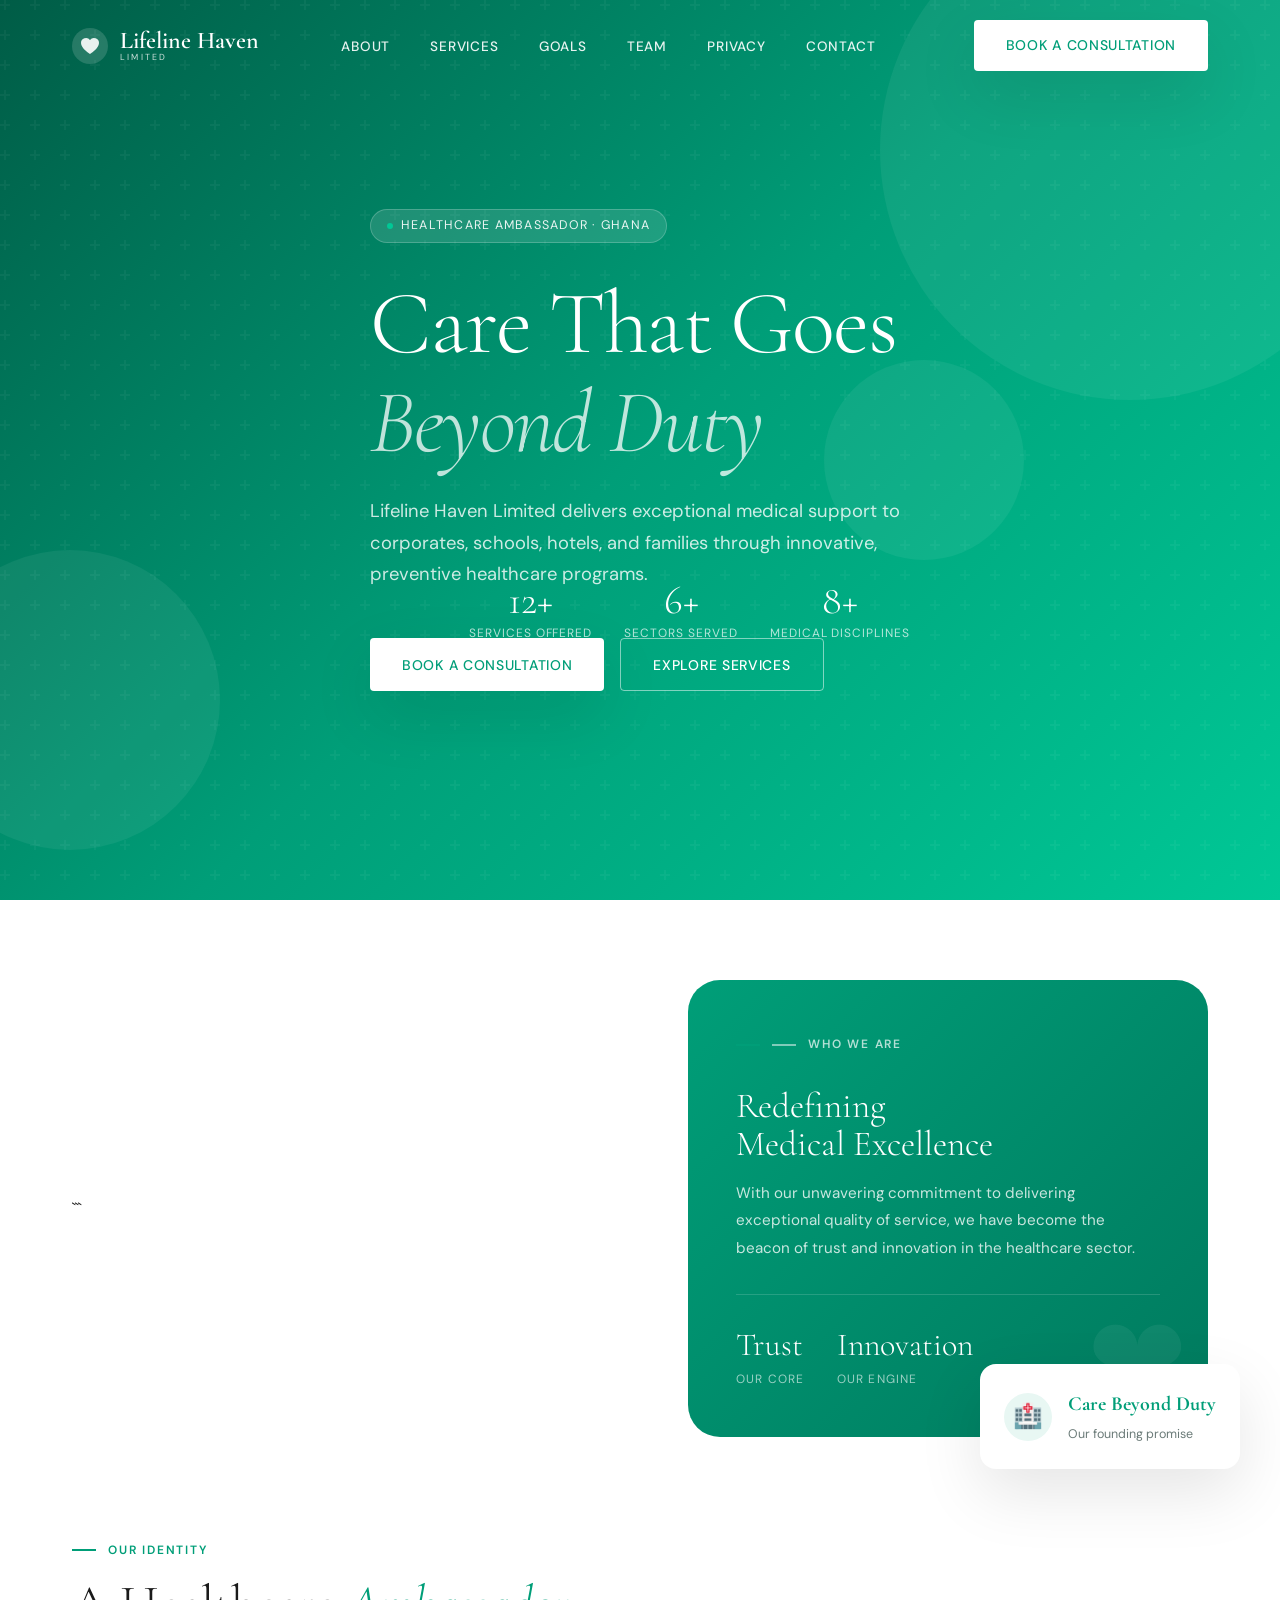
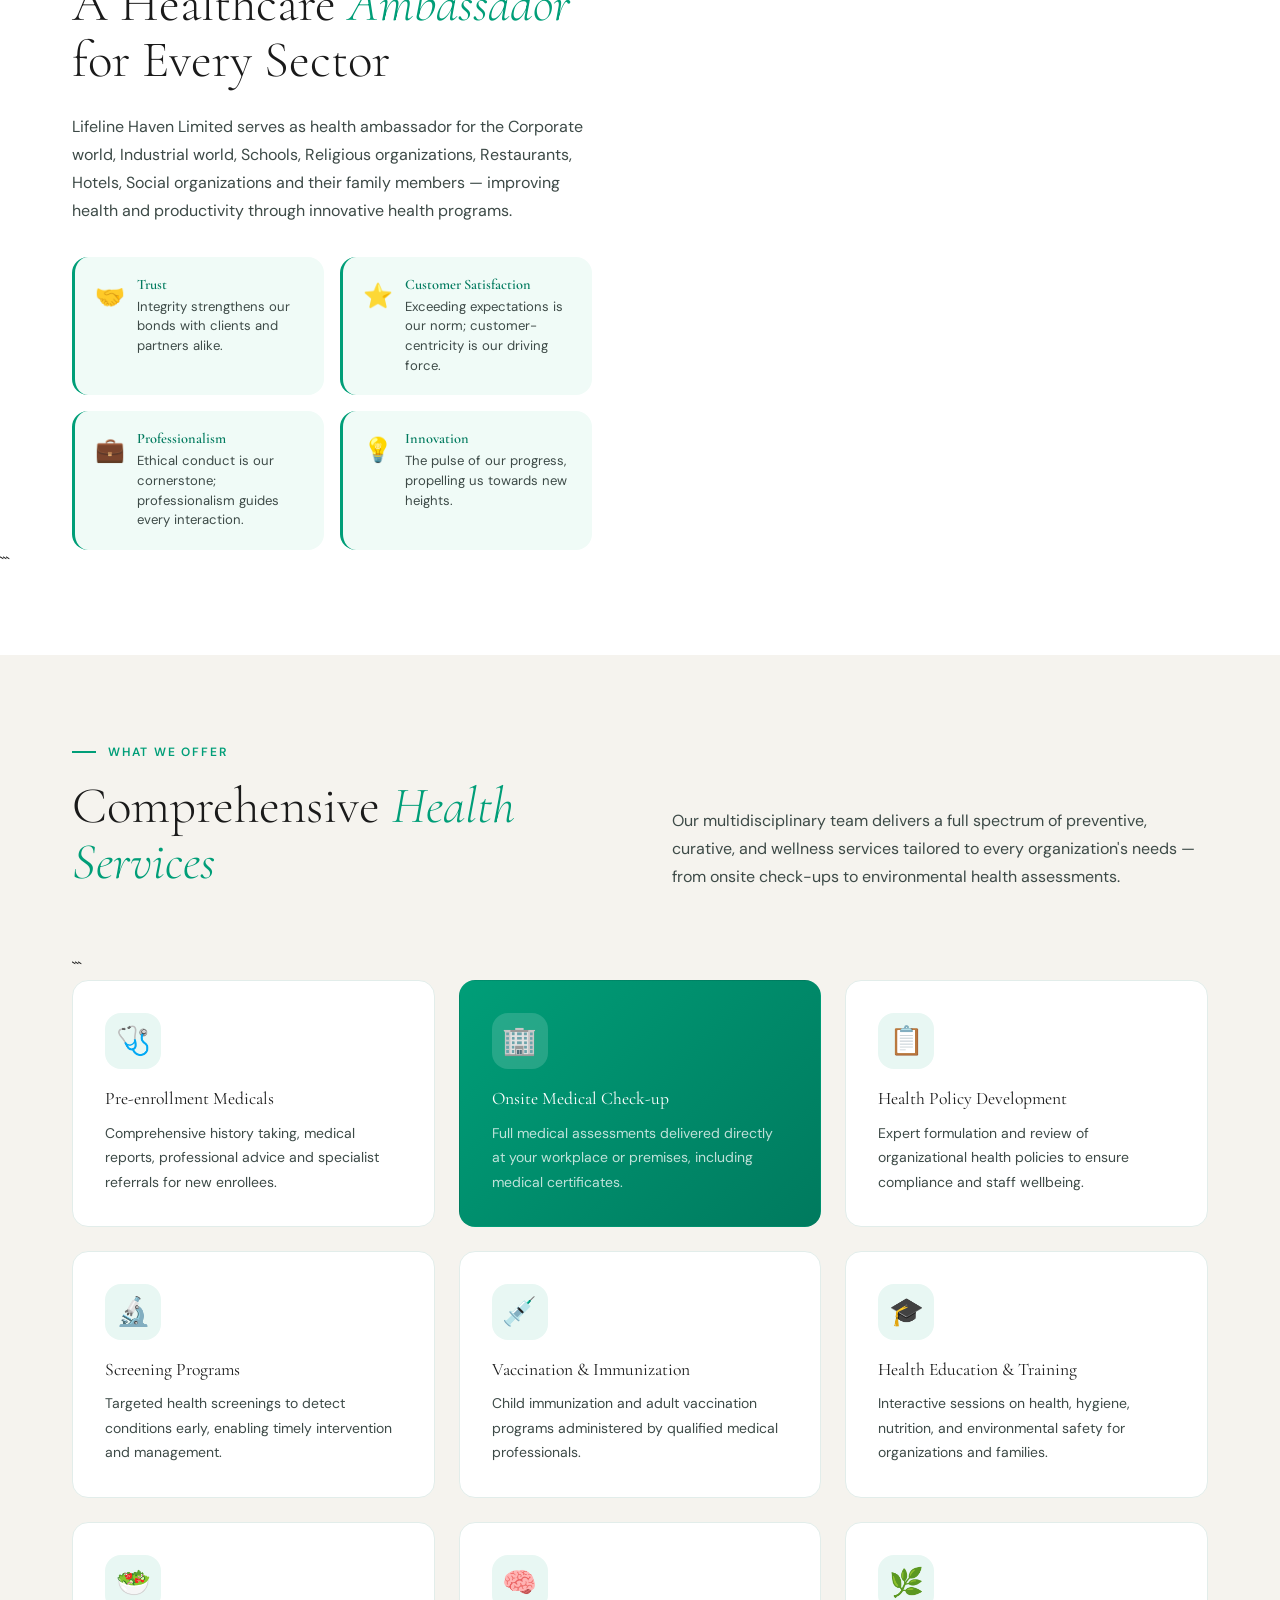
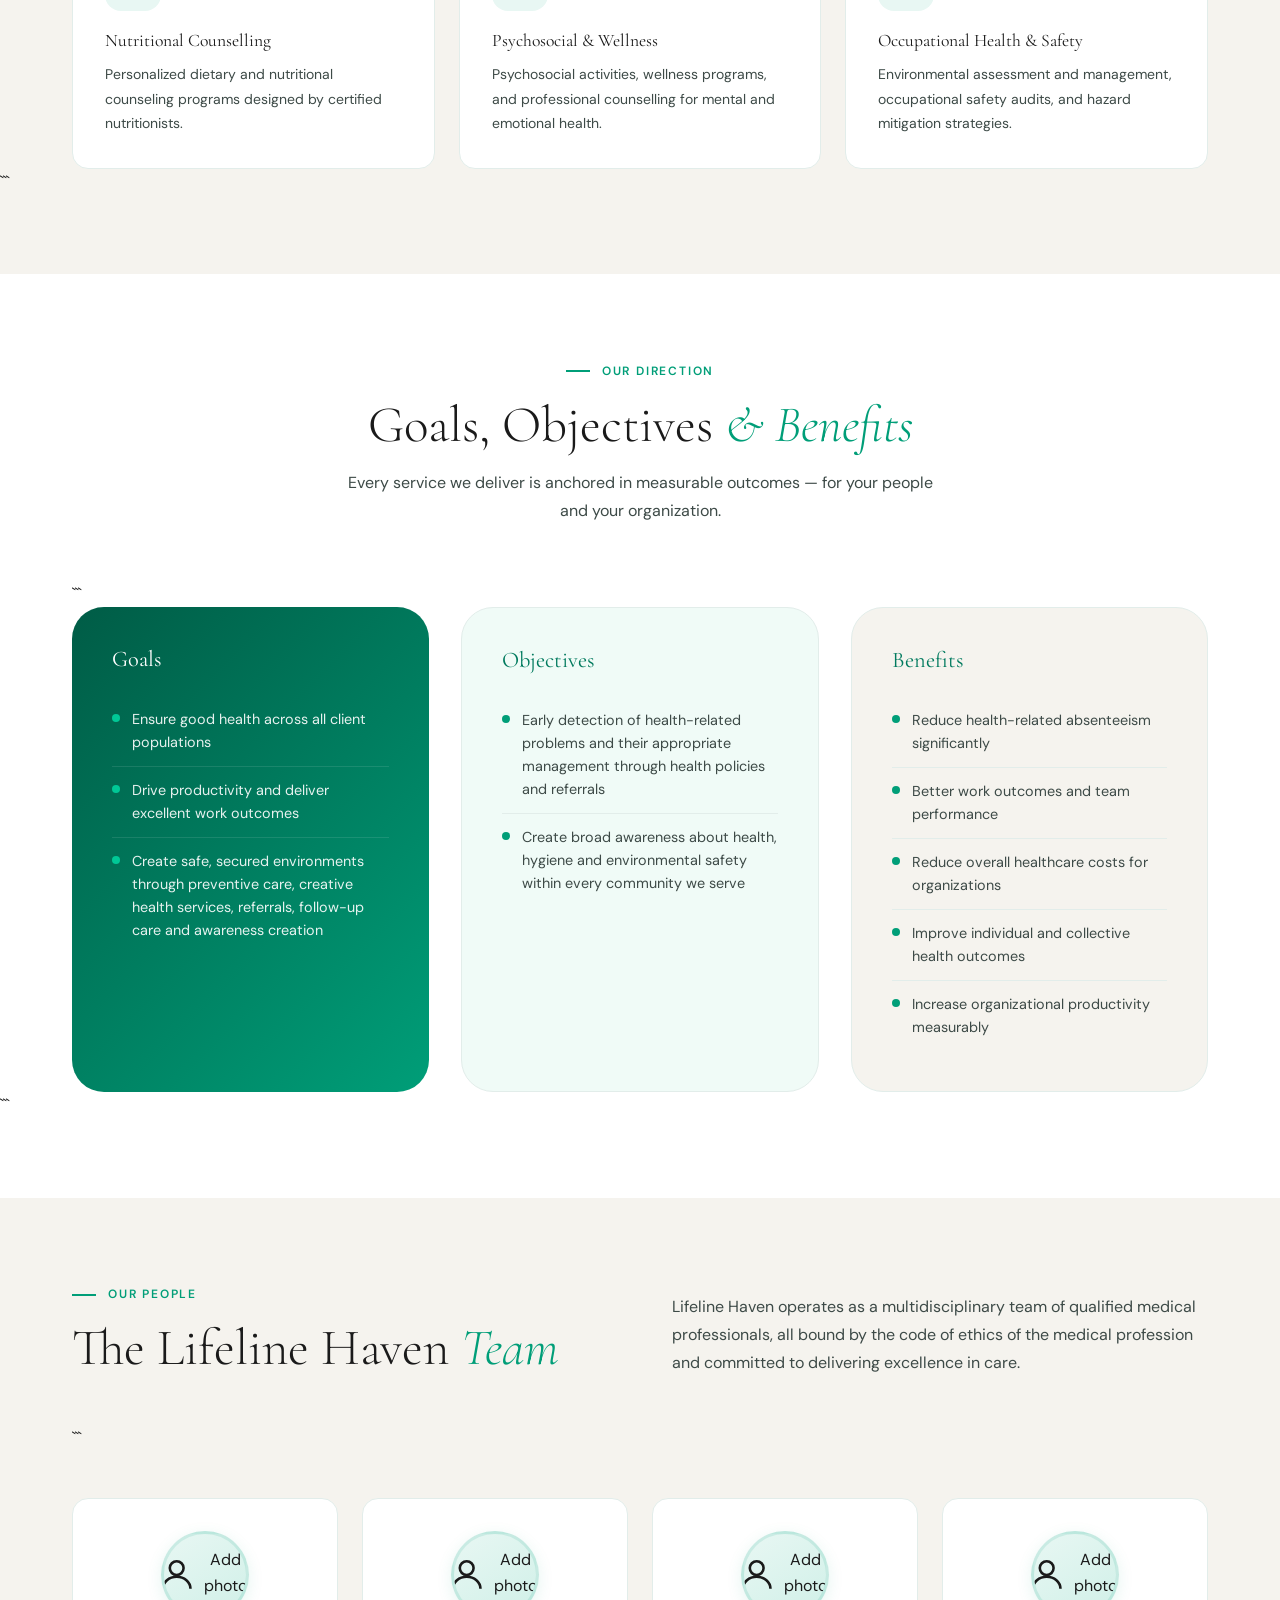
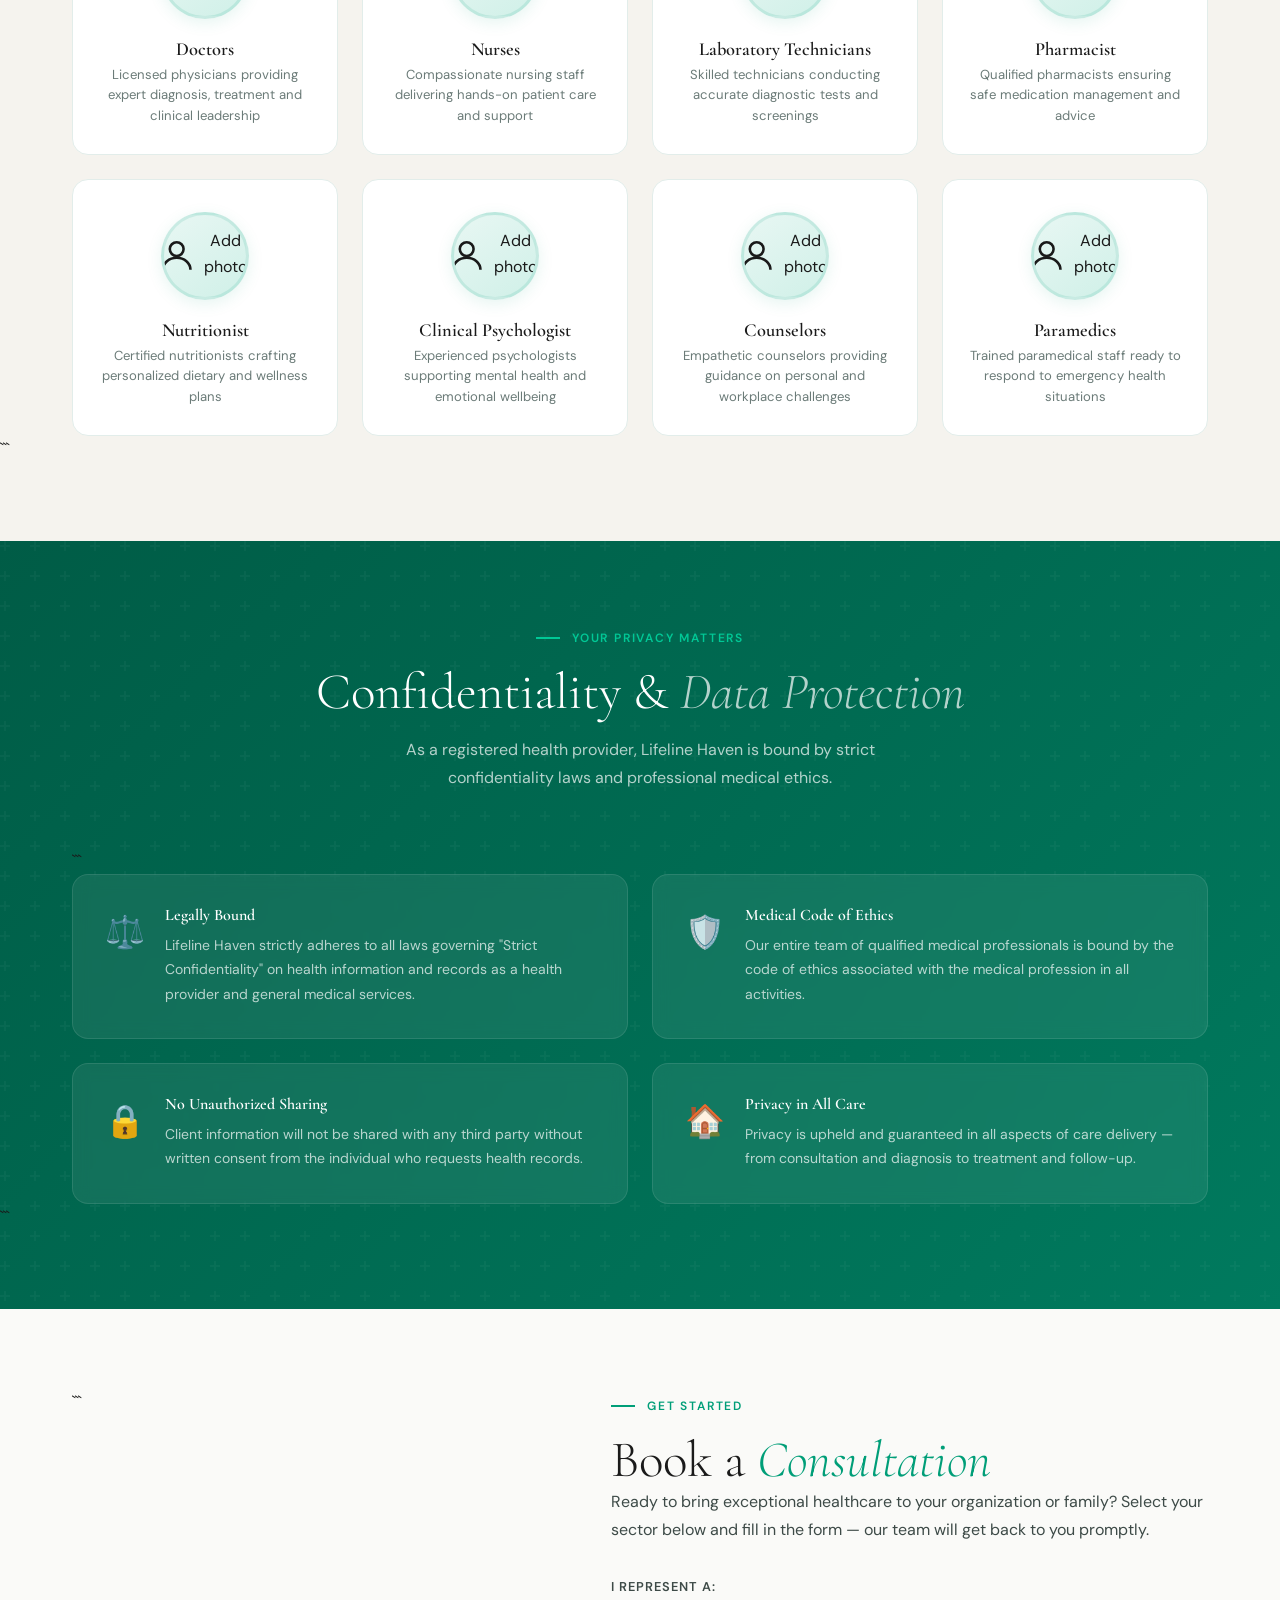
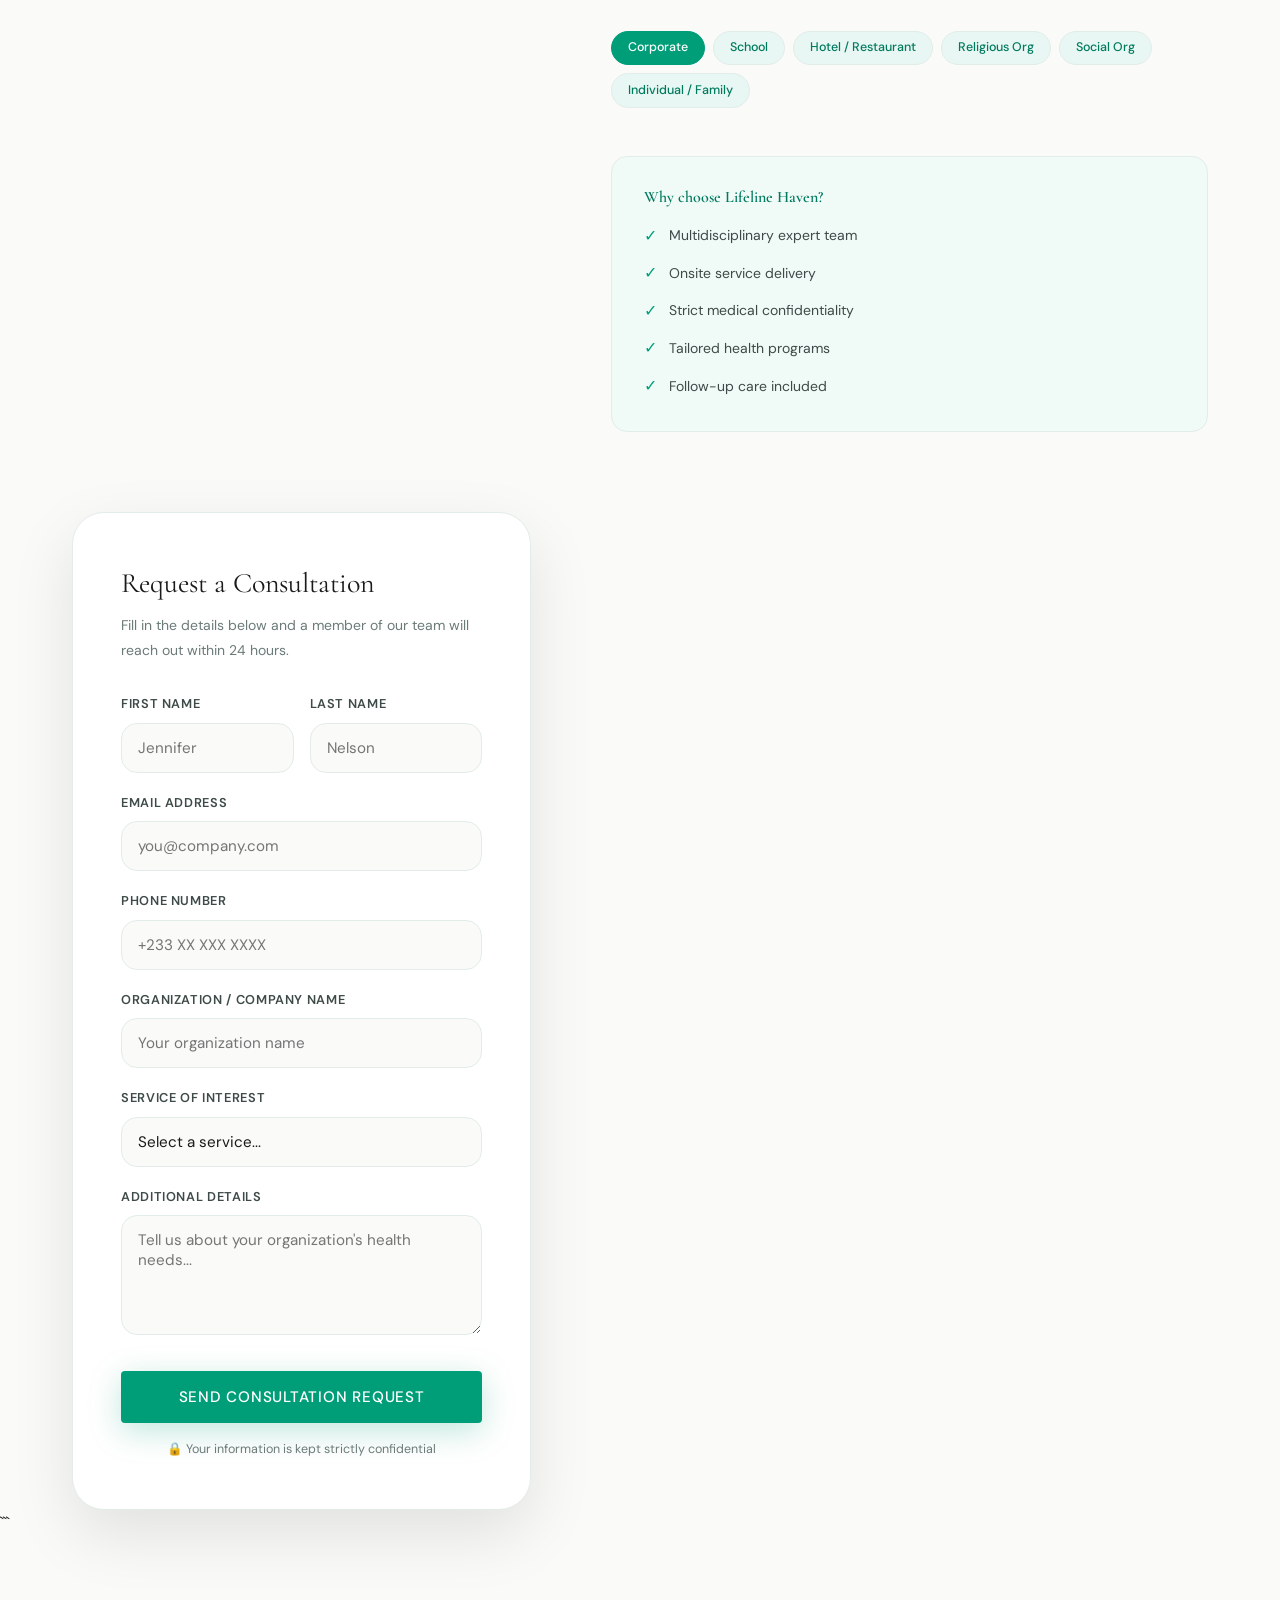
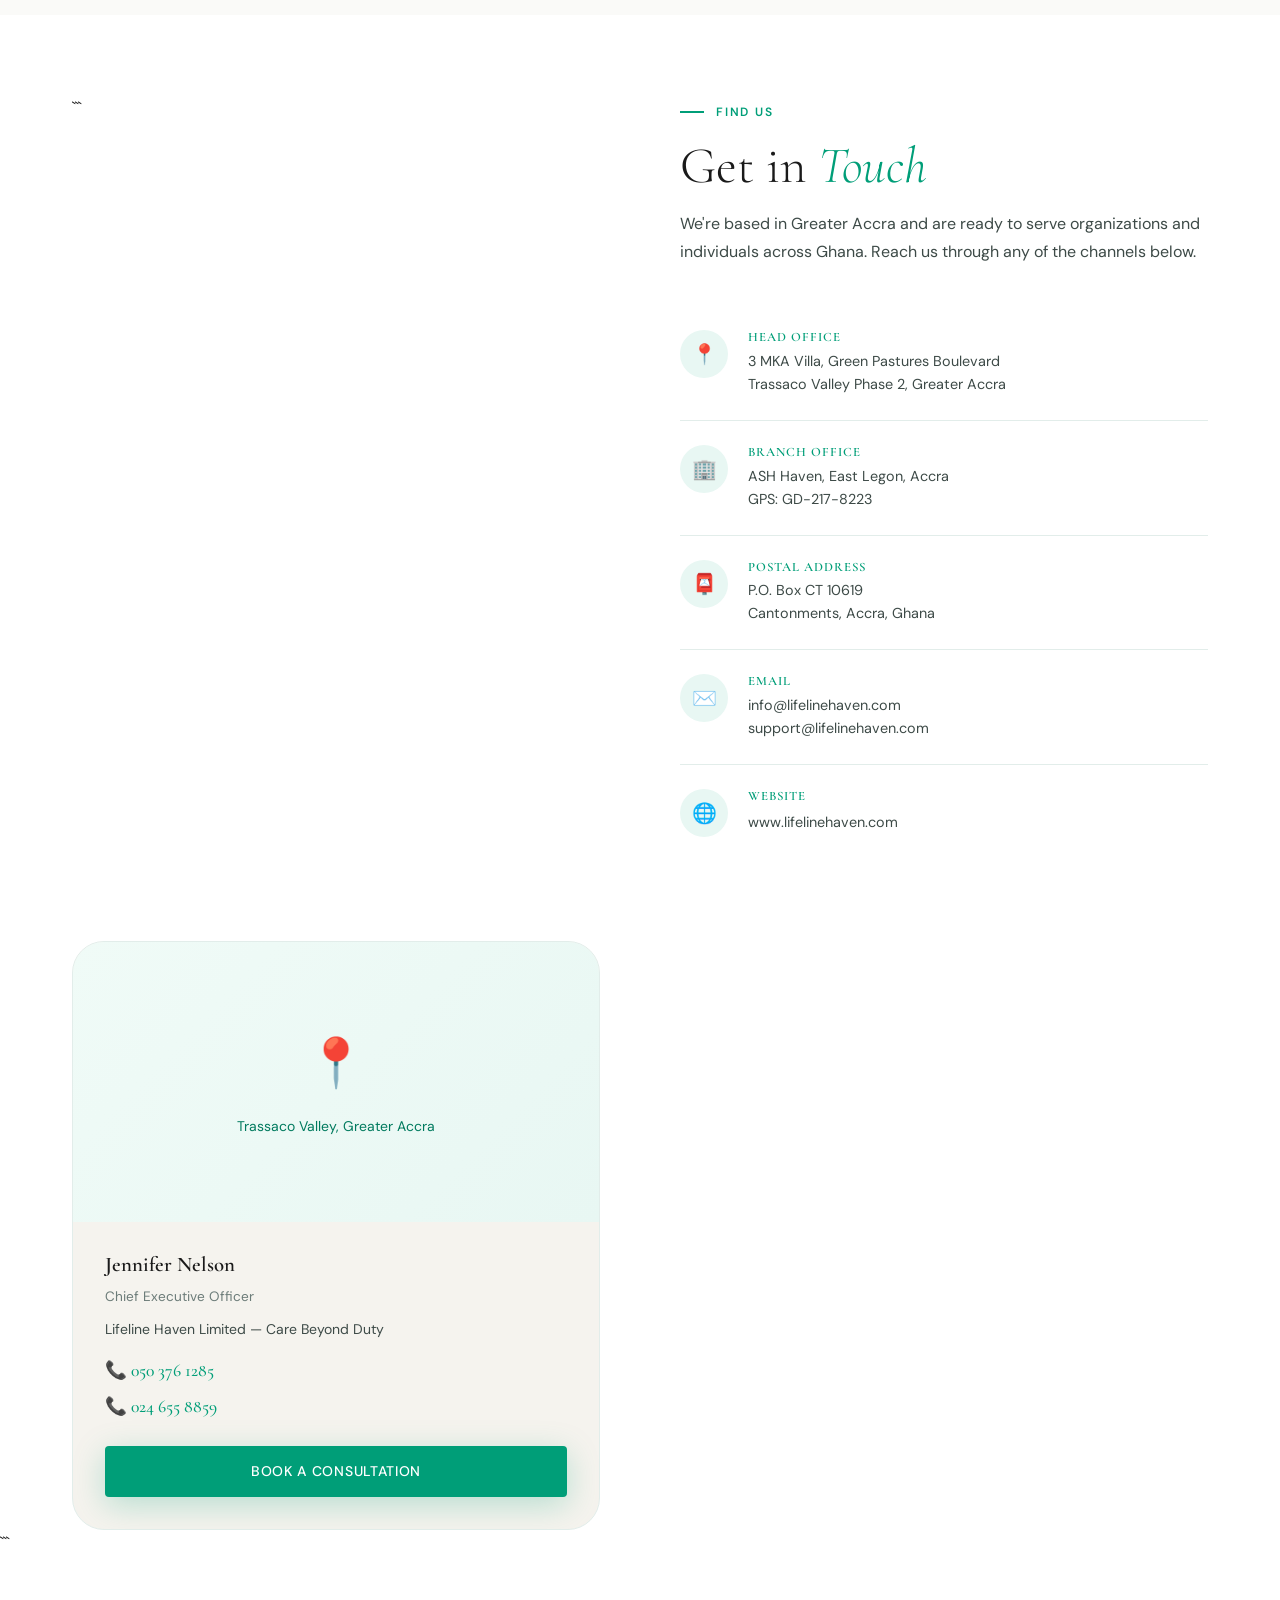
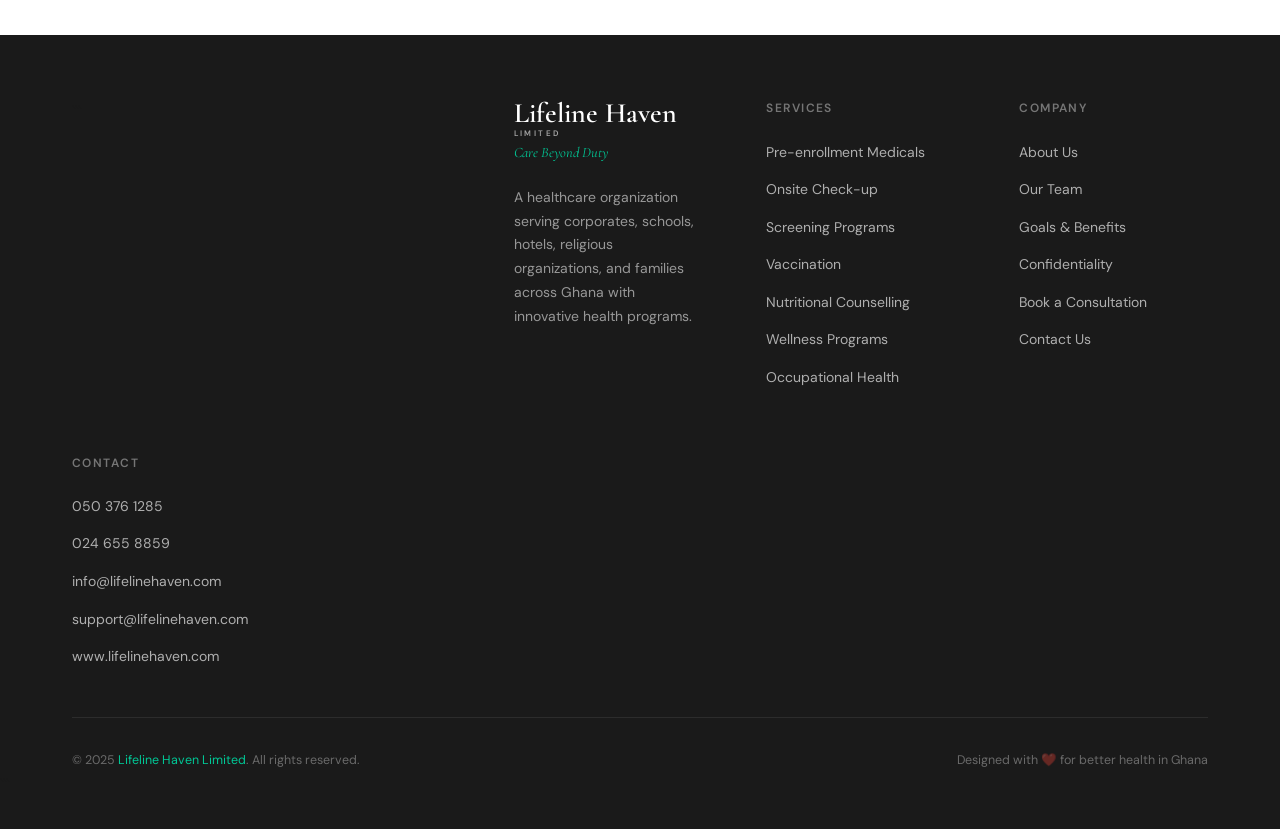
==== commit e1e0cd5a: "Update index.html" ====
--- a/index.html
+++ b/index.html
@@ -342,28 +342,11 @@
     <!-- Doctor -->
     <div class="team-card animate-up">
       <div class="team-icon">
-        <svg viewBox="0 0 56 56" fill="none" xmlns="http://www.w3.org/2000/svg">
-          <!-- Head -->
-          <ellipse cx="28" cy="18" rx="10" ry="11" fill="#FDDBB4"/>
-          <!-- Hair -->
-          <path d="M18 15c0-6 4-10 10-10s10 4 10 10v2c-2-1-4-2-10-2s-8 1-10 2v-2z" fill="#4A3728"/>
-          <!-- Ears -->
-          <ellipse cx="18" cy="18" rx="2" ry="2.5" fill="#F5C899"/>
-          <ellipse cx="38" cy="18" rx="2" ry="2.5" fill="#F5C899"/>
-          <!-- White coat body -->
-          <path d="M14 36c0-6 3-10 8-12l6 5 6-5c5 2 8 6 8 12v6H14v-6z" fill="#FFFFFF"/>
-          <!-- Coat lapels / scrub layer -->
-          <path d="M22 24l6 5 6-5-2 12h-8l-2-12z" fill="#009E78" opacity="0.15"/>
-          <!-- Shirt / scrub underneath -->
-          <rect x="23" y="24" width="10" height="14" rx="1" fill="#B2DFDB"/>
-          <!-- Stethoscope -->
-          <path d="M22 27 Q19 32 20 37 Q21 41 25 41" stroke="#009E78" stroke-width="2" fill="none" stroke-linecap="round"/>
-          <circle cx="25" cy="42" r="2" fill="#009E78"/>
-          <!-- Face details -->
-          <ellipse cx="25" cy="20" rx="1.2" ry="1.5" fill="#6D4C41" opacity="0.8"/>
-          <ellipse cx="31" cy="20" rx="1.2" ry="1.5" fill="#6D4C41" opacity="0.8"/>
-          <path d="M25 24 Q28 26 31 24" stroke="#C68642" stroke-width="1" fill="none" stroke-linecap="round"/>
-        </svg>
+        <img src="assets/team/doctor.jpg" alt="Doctor" onerror="this.style.display='none';this.nextElementSibling.style.display='flex';" />
+        <div class="team-placeholder" style="display:none;">
+          <svg viewBox="0 0 24 24" fill="none" stroke="currentColor" stroke-width="1.5"><circle cx="12" cy="8" r="4"/><path d="M4 20c0-4 3.6-7 8-7s8 3 8 7"/></svg>
+          Add photo
+        </div>
       </div>
       <h4>Doctors</h4>
       <p>Licensed physicians providing expert diagnosis, treatment and clinical leadership</p>
@@ -372,32 +355,11 @@
     <!-- Nurse -->
     <div class="team-card animate-up delay-1">
       <div class="team-icon">
-        <svg viewBox="0 0 56 56" fill="none" xmlns="http://www.w3.org/2000/svg">
-          <!-- Hair -->
-          <path d="M17 17c0-7 4.5-12 11-12s11 5 11 12v1c-2-2-5-3-11-3s-9 1-11 3v-1z" fill="#2C1810"/>
-          <!-- Head -->
-          <ellipse cx="28" cy="19" rx="10" ry="11" fill="#F5C899"/>
-          <!-- Nurse cap -->
-          <rect x="20" y="7" width="16" height="5" rx="2" fill="#FFFFFF"/>
-          <rect x="26" y="6" width="4" height="7" rx="1" fill="#FFFFFF"/>
-          <rect x="26.5" y="8" width="3" height="1.5" rx="0.5" fill="#E53935"/>
-          <!-- Ears -->
-          <ellipse cx="18" cy="19" rx="2" ry="2.5" fill="#EBB580"/>
-          <ellipse cx="38" cy="19" rx="2" ry="2.5" fill="#EBB580"/>
-          <!-- Uniform body -->
-          <path d="M14 37c0-6 3-10 8-11l6 4 6-4c5 1 8 5 8 11v5H14v-5z" fill="#E3F2FD"/>
-          <!-- Uniform collar -->
-          <path d="M22 26l6 4 6-4" stroke="#BBDEFB" stroke-width="1.5" fill="none"/>
-          <!-- Cross on uniform -->
-          <rect x="26" y="28" width="4" height="1.5" rx="0.5" fill="#E53935"/>
-          <rect x="27.25" y="27" width="1.5" height="4" rx="0.5" fill="#E53935"/>
-          <!-- Face -->
-          <ellipse cx="25" cy="21" rx="1.2" ry="1.4" fill="#5D4037" opacity="0.85"/>
-          <ellipse cx="31" cy="21" rx="1.2" ry="1.4" fill="#5D4037" opacity="0.85"/>
-          <path d="M25 25 Q28 27.5 31 25" stroke="#C68642" stroke-width="1.2" fill="none" stroke-linecap="round"/>
-          <!-- Hair bun -->
-          <circle cx="28" cy="8" r="3" fill="#2C1810"/>
-        </svg>
+        <img src="assets/team/nurse.jpg" alt="Nurse" onerror="this.style.display='none';this.nextElementSibling.style.display='flex';" />
+        <div class="team-placeholder" style="display:none;">
+          <svg viewBox="0 0 24 24" fill="none" stroke="currentColor" stroke-width="1.5"><circle cx="12" cy="8" r="4"/><path d="M4 20c0-4 3.6-7 8-7s8 3 8 7"/></svg>
+          Add photo
+        </div>
       </div>
       <h4>Nurses</h4>
       <p>Compassionate nursing staff delivering hands-on patient care and support</p>
@@ -406,31 +368,11 @@
     <!-- Lab Technician -->
     <div class="team-card animate-up delay-2">
       <div class="team-icon">
-        <svg viewBox="0 0 56 56" fill="none" xmlns="http://www.w3.org/2000/svg">
-          <!-- Head -->
-          <ellipse cx="28" cy="18" rx="10" ry="11" fill="#FDDBB4"/>
-          <!-- Hair -->
-          <path d="M18 14c0-5 4-9 10-9s10 4 10 9v3c-1-1-5-2-10-2s-9 1-10 2v-3z" fill="#1A1A2E"/>
-          <!-- Safety goggles -->
-          <rect x="19" y="15" width="8" height="6" rx="3" fill="#B3E5FC" stroke="#0288D1" stroke-width="1.2"/>
-          <rect x="29" y="15" width="8" height="6" rx="3" fill="#B3E5FC" stroke="#0288D1" stroke-width="1.2"/>
-          <line x1="27" y1="18" x2="29" y2="18" stroke="#0288D1" stroke-width="1.2"/>
-          <path d="M19 18 Q17 18 17 16" stroke="#0288D1" stroke-width="1.2" fill="none"/>
-          <path d="M37 18 Q39 18 39 16" stroke="#0288D1" stroke-width="1.2" fill="none"/>
-          <!-- Lab coat -->
-          <path d="M14 36c0-5 3-9 8-11l6 4 6-4c5 2 8 6 8 11v6H14v-6z" fill="#FFFFFF"/>
-          <path d="M22 25l-3 13" stroke="#E0E0E0" stroke-width="1"/>
-          <path d="M34 25l3 13" stroke="#E0E0E0" stroke-width="1"/>
-          <!-- Test tube in hand -->
-          <rect x="36" y="30" width="4" height="10" rx="2" fill="#A5D6A7" stroke="#4CAF50" stroke-width="1"/>
-          <rect x="36" y="30" width="4" height="4" rx="1" fill="#80CBC4" opacity="0.7"/>
-          <!-- Pocket -->
-          <rect x="16" y="30" width="6" height="5" rx="1" fill="#F5F5F5" stroke="#E0E0E0" stroke-width="0.8"/>
-          <!-- Face -->
-          <ellipse cx="25" cy="20" rx="1.1" ry="1.3" fill="#5D4037" opacity="0.85"/>
-          <ellipse cx="31" cy="20" rx="1.1" ry="1.3" fill="#5D4037" opacity="0.85"/>
-          <path d="M25.5 24 Q28 25.5 30.5 24" stroke="#C68642" stroke-width="1" fill="none" stroke-linecap="round"/>
-        </svg>
+        <img src="assets/team/lab-technician.jpg" alt="Laboratory Technician" onerror="this.style.display='none';this.nextElementSibling.style.display='flex';" />
+        <div class="team-placeholder" style="display:none;">
+          <svg viewBox="0 0 24 24" fill="none" stroke="currentColor" stroke-width="1.5"><circle cx="12" cy="8" r="4"/><path d="M4 20c0-4 3.6-7 8-7s8 3 8 7"/></svg>
+          Add photo
+        </div>
       </div>
       <h4>Laboratory Technicians</h4>
       <p>Skilled technicians conducting accurate diagnostic tests and screenings</p>
@@ -439,30 +381,11 @@
     <!-- Pharmacist -->
     <div class="team-card animate-up delay-3">
       <div class="team-icon">
-        <svg viewBox="0 0 56 56" fill="none" xmlns="http://www.w3.org/2000/svg">
-          <!-- Head -->
-          <ellipse cx="28" cy="18" rx="10" ry="11" fill="#F5C899"/>
-          <!-- Hair -->
-          <path d="M18 14c0-5 4-10 10-10s10 5 10 10v2c-2-1-4-1.5-10-1.5S20 15 18 16v-2z" fill="#8D6E63"/>
-          <!-- White coat -->
-          <path d="M14 37c0-5 3-9 8-11l6 4 6-4c5 2 8 6 8 11v5H14v-5z" fill="#FFFFFF"/>
-          <!-- Rx symbol on coat -->
-          <text x="24" y="36" font-family="Georgia,serif" font-size="9" font-weight="bold" fill="#009E78">Rx</text>
-          <!-- Pill bottle in hands -->
-          <rect x="34" y="28" width="7" height="11" rx="2" fill="#CE93D8" stroke="#AB47BC" stroke-width="1"/>
-          <rect x="33" y="26" width="9" height="4" rx="1.5" fill="#AB47BC"/>
-          <rect x="35" y="31" width="5" height="1.5" rx="0.5" fill="#FFFFFF" opacity="0.6"/>
-          <rect x="35" y="34" width="5" height="1.5" rx="0.5" fill="#FFFFFF" opacity="0.6"/>
-          <!-- Collar -->
-          <path d="M22 26l6 4 6-4" stroke="#E0E0E0" stroke-width="1.5" fill="none"/>
-          <!-- Ears -->
-          <ellipse cx="18" cy="18" rx="2" ry="2.5" fill="#EBB580"/>
-          <ellipse cx="38" cy="18" rx="2" ry="2.5" fill="#EBB580"/>
-          <!-- Face -->
-          <ellipse cx="25" cy="20" rx="1.2" ry="1.4" fill="#4E342E" opacity="0.85"/>
-          <ellipse cx="31" cy="20" rx="1.2" ry="1.4" fill="#4E342E" opacity="0.85"/>
-          <path d="M25 24 Q28 26 31 24" stroke="#C68642" stroke-width="1.1" fill="none" stroke-linecap="round"/>
-        </svg>
+        <img src="assets/team/pharmacist.jpg" alt="Pharmacist" onerror="this.style.display='none';this.nextElementSibling.style.display='flex';" />
+        <div class="team-placeholder" style="display:none;">
+          <svg viewBox="0 0 24 24" fill="none" stroke="currentColor" stroke-width="1.5"><circle cx="12" cy="8" r="4"/><path d="M4 20c0-4 3.6-7 8-7s8 3 8 7"/></svg>
+          Add photo
+        </div>
       </div>
       <h4>Pharmacist</h4>
       <p>Qualified pharmacists ensuring safe medication management and advice</p>
@@ -471,32 +394,11 @@
     <!-- Nutritionist -->
     <div class="team-card animate-up">
       <div class="team-icon">
-        <svg viewBox="0 0 56 56" fill="none" xmlns="http://www.w3.org/2000/svg">
-          <!-- Head -->
-          <ellipse cx="28" cy="18" rx="10" ry="11" fill="#FDDBB4"/>
-          <!-- Hair -->
-          <path d="M18 16c0-6 4-11 10-11s10 5 10 11l-2 1c-1-2-4-3-8-3s-7 1-8 3l-2-1z" fill="#D4A017"/>
-          <!-- Ponytail -->
-          <ellipse cx="38" cy="20" rx="2.5" ry="5" fill="#D4A017"/>
-          <!-- Green scrub top -->
-          <path d="M14 37c0-5 3-9 8-11l6 4 6-4c5 2 8 6 8 11v5H14v-5z" fill="#C8E6C9"/>
-          <!-- Clipboard / nutrition chart -->
-          <rect x="14" y="27" width="9" height="12" rx="1.5" fill="#FFFFFF" stroke="#A5D6A7" stroke-width="1"/>
-          <rect x="17" y="24" width="3" height="4" rx="1" fill="#BDBDBD"/>
-          <line x1="16" y1="31" x2="21" y2="31" stroke="#A5D6A7" stroke-width="1"/>
-          <line x1="16" y1="33.5" x2="21" y2="33.5" stroke="#A5D6A7" stroke-width="1"/>
-          <line x1="16" y1="36" x2="19" y2="36" stroke="#A5D6A7" stroke-width="1"/>
-          <!-- Pencil -->
-          <rect x="34" y="27" width="2" height="10" rx="1" fill="#FFF176" transform="rotate(-20 35 32)"/>
-          <path d="M36.5 35 l1.5 2.5 l-3 0z" fill="#FF8A65" transform="rotate(-20 35 37)"/>
-          <!-- Ears -->
-          <ellipse cx="18" cy="18" rx="2" ry="2.5" fill="#EBB580"/>
-          <ellipse cx="38" cy="18" rx="2" ry="2.5" fill="#EBB580"/>
-          <!-- Face -->
-          <ellipse cx="25" cy="20" rx="1.2" ry="1.4" fill="#4E342E" opacity="0.85"/>
-          <ellipse cx="31" cy="20" rx="1.2" ry="1.4" fill="#4E342E" opacity="0.85"/>
-          <path d="M25 24 Q28 26.5 31 24" stroke="#C68642" stroke-width="1.1" fill="none" stroke-linecap="round"/>
-        </svg>
+        <img src="assets/team/nutritionist.jpg" alt="Nutritionist" onerror="this.style.display='none';this.nextElementSibling.style.display='flex';" />
+        <div class="team-placeholder" style="display:none;">
+          <svg viewBox="0 0 24 24" fill="none" stroke="currentColor" stroke-width="1.5"><circle cx="12" cy="8" r="4"/><path d="M4 20c0-4 3.6-7 8-7s8 3 8 7"/></svg>
+          Add photo
+        </div>
       </div>
       <h4>Nutritionist</h4>
       <p>Certified nutritionists crafting personalized dietary and wellness plans</p>
@@ -505,37 +407,11 @@
     <!-- Clinical Psychologist -->
     <div class="team-card animate-up delay-1">
       <div class="team-icon">
-        <svg viewBox="0 0 56 56" fill="none" xmlns="http://www.w3.org/2000/svg">
-          <!-- Head -->
-          <ellipse cx="28" cy="18" rx="10" ry="11" fill="#FDDBB4"/>
-          <!-- Hair -->
-          <path d="M18 15c0-6 4-10 10-10s10 4 10 10v1c-1.5-1-4-2-10-2s-8.5 1-10 2v-1z" fill="#37474F"/>
-          <!-- Glasses -->
-          <rect x="19" y="17" width="7" height="5" rx="2.5" fill="none" stroke="#455A64" stroke-width="1.3"/>
-          <rect x="30" y="17" width="7" height="5" rx="2.5" fill="none" stroke="#455A64" stroke-width="1.3"/>
-          <line x1="26" y1="19.5" x2="30" y2="19.5" stroke="#455A64" stroke-width="1.3"/>
-          <line x1="18" y1="19" x2="19" y2="19" stroke="#455A64" stroke-width="1.3"/>
-          <line x1="37" y1="19" x2="38" y2="19" stroke="#455A64" stroke-width="1.3"/>
-          <!-- Professional blazer -->
-          <path d="M14 37c0-5 3-9 8-11l6 4 6-4c5 2 8 6 8 11v5H14v-5z" fill="#37474F"/>
-          <!-- Shirt / tie -->
-          <path d="M25 26l3 3 3-3v16h-6V26z" fill="#FFFFFF"/>
-          <path d="M27 27l1 2 1-2-1 9-1-9z" fill="#B71C1C"/>
-          <!-- Notepad -->
-          <rect x="34" y="27" width="8" height="10" rx="1.5" fill="#FFF9C4" stroke="#F9A825" stroke-width="1"/>
-          <line x1="36" y1="30" x2="40" y2="30" stroke="#F9A825" stroke-width="0.8"/>
-          <line x1="36" y1="32.5" x2="40" y2="32.5" stroke="#F9A825" stroke-width="0.8"/>
-          <line x1="36" y1="35" x2="38.5" y2="35" stroke="#F9A825" stroke-width="0.8"/>
-          <!-- Pen -->
-          <line x1="41" y1="26" x2="43" y2="35" stroke="#37474F" stroke-width="1.5" stroke-linecap="round"/>
-          <!-- Ears -->
-          <ellipse cx="18" cy="18" rx="2" ry="2.5" fill="#EBB580"/>
-          <ellipse cx="38" cy="18" rx="2" ry="2.5" fill="#EBB580"/>
-          <!-- Face -->
-          <ellipse cx="25" cy="21" rx="1.1" ry="1.3" fill="#263238" opacity="0.9"/>
-          <ellipse cx="31" cy="21" rx="1.1" ry="1.3" fill="#263238" opacity="0.9"/>
-          <path d="M25.5 24.5 Q28 26.5 30.5 24.5" stroke="#C68642" stroke-width="1.1" fill="none" stroke-linecap="round"/>
-        </svg>
+        <img src="assets/team/psychologist.jpg" alt="Clinical Psychologist" onerror="this.style.display='none';this.nextElementSibling.style.display='flex';" />
+        <div class="team-placeholder" style="display:none;">
+          <svg viewBox="0 0 24 24" fill="none" stroke="currentColor" stroke-width="1.5"><circle cx="12" cy="8" r="4"/><path d="M4 20c0-4 3.6-7 8-7s8 3 8 7"/></svg>
+          Add photo
+        </div>
       </div>
       <h4>Clinical Psychologist</h4>
       <p>Experienced psychologists supporting mental health and emotional wellbeing</p>
@@ -544,31 +420,11 @@
     <!-- Counselor -->
     <div class="team-card animate-up delay-2">
       <div class="team-icon">
-        <svg viewBox="0 0 56 56" fill="none" xmlns="http://www.w3.org/2000/svg">
-          <!-- Head -->
-          <ellipse cx="28" cy="18" rx="10" ry="11" fill="#F5C899"/>
-          <!-- Hair -->
-          <path d="M18 14c0-5 4-9 10-9s10 4 10 9v2c-2-1.5-5-2.5-10-2.5S20 15 18 16v-2z" fill="#6D4C41"/>
-          <!-- Warm cardigan / soft professional top -->
-          <path d="M14 37c0-5 3-9 8-11l6 4 6-4c5 2 8 6 8 11v5H14v-5z" fill="#FFCCBC"/>
-          <!-- Inner shirt -->
-          <path d="M24 26l4 4 4-4v16h-8V26z" fill="#FFFFFF"/>
-          <!-- Two speech/heart hands gesture -->
-          <path d="M17 33 Q15 30 17 28 Q19 26 21 28 Q22 29 21 31z" fill="#FFAB91"/>
-          <path d="M39 33 Q41 30 39 28 Q37 26 35 28 Q34 29 35 31z" fill="#FFAB91"/>
-          <!-- Heart on chest -->
-          <path d="M26.5 30 Q28 28.5 29.5 30 Q31 31.5 28 34 Q25 31.5 26.5 30z" fill="#EF9A9A"/>
-          <!-- Ears -->
-          <ellipse cx="18" cy="18" rx="2" ry="2.5" fill="#EBB580"/>
-          <ellipse cx="38" cy="18" rx="2" ry="2.5" fill="#EBB580"/>
-          <!-- Face — warm smile -->
-          <ellipse cx="25" cy="20" rx="1.2" ry="1.4" fill="#5D4037" opacity="0.85"/>
-          <ellipse cx="31" cy="20" rx="1.2" ry="1.4" fill="#5D4037" opacity="0.85"/>
-          <path d="M24 24.5 Q28 27.5 32 24.5" stroke="#C68642" stroke-width="1.3" fill="none" stroke-linecap="round"/>
-          <!-- Cheek blush -->
-          <ellipse cx="23" cy="23" rx="2.5" ry="1.2" fill="#FFAB91" opacity="0.4"/>
-          <ellipse cx="33" cy="23" rx="2.5" ry="1.2" fill="#FFAB91" opacity="0.4"/>
-        </svg>
+        <img src="assets/team/counselor.jpg" alt="Counselor" onerror="this.style.display='none';this.nextElementSibling.style.display='flex';" />
+        <div class="team-placeholder" style="display:none;">
+          <svg viewBox="0 0 24 24" fill="none" stroke="currentColor" stroke-width="1.5"><circle cx="12" cy="8" r="4"/><path d="M4 20c0-4 3.6-7 8-7s8 3 8 7"/></svg>
+          Add photo
+        </div>
       </div>
       <h4>Counselors</h4>
       <p>Empathetic counselors providing guidance on personal and workplace challenges</p>
@@ -577,32 +433,11 @@
     <!-- Paramedic -->
     <div class="team-card animate-up delay-3">
       <div class="team-icon">
-        <svg viewBox="0 0 56 56" fill="none" xmlns="http://www.w3.org/2000/svg">
-          <!-- Helmet / cap -->
-          <path d="M18 16c0-6.5 4-11 10-11s10 4.5 10 11v2H18v-2z" fill="#1565C0"/>
-          <rect x="16" y="17" width="24" height="3" rx="1.5" fill="#0D47A1"/>
-          <!-- EMS star on cap -->
-          <text x="24.5" y="15" font-family="Arial" font-size="6" font-weight="bold" fill="#FFFFFF">★</text>
-          <!-- Head -->
-          <ellipse cx="28" cy="20" rx="10" ry="10" fill="#FDDBB4"/>
-          <!-- Ears -->
-          <ellipse cx="18" cy="20" rx="2" ry="2.5" fill="#EBB580"/>
-          <ellipse cx="38" cy="20" rx="2" ry="2.5" fill="#EBB580"/>
-          <!-- EMS uniform -->
-          <path d="M14 38c0-5 3-9 8-10l6 4 6-4c5 1 8 5 8 10v4H14v-4z" fill="#1565C0"/>
-          <!-- Hi-vis stripe -->
-          <rect x="14" y="35" width="28" height="3" fill="#FDD835" opacity="0.85"/>
-          <!-- EMS cross on chest -->
-          <rect x="25.5" y="27" width="5" height="1.8" rx="0.5" fill="#FFFFFF"/>
-          <rect x="27.2" y="25.5" width="1.8" height="5" rx="0.5" fill="#FFFFFF"/>
-          <!-- Gloves on hands -->
-          <ellipse cx="15" cy="36" rx="3" ry="2" fill="#1976D2"/>
-          <ellipse cx="41" cy="36" rx="3" ry="2" fill="#1976D2"/>
-          <!-- Face -->
-          <ellipse cx="25" cy="22" rx="1.2" ry="1.4" fill="#4E342E" opacity="0.85"/>
-          <ellipse cx="31" cy="22" rx="1.2" ry="1.4" fill="#4E342E" opacity="0.85"/>
-          <path d="M25.5 25.5 Q28 27.5 30.5 25.5" stroke="#C68642" stroke-width="1.1" fill="none" stroke-linecap="round"/>
-        </svg>
+        <img src="assets/team/paramedic.jpg" alt="Paramedic" onerror="this.style.display='none';this.nextElementSibling.style.display='flex';" />
+        <div class="team-placeholder" style="display:none;">
+          <svg viewBox="0 0 24 24" fill="none" stroke="currentColor" stroke-width="1.5"><circle cx="12" cy="8" r="4"/><path d="M4 20c0-4 3.6-7 8-7s8 3 8 7"/></svg>
+          Add photo
+        </div>
       </div>
       <h4>Paramedics</h4>
       <p>Trained paramedical staff ready to respond to emergency health situations</p>
--- a/css/style.css
+++ b/css/style.css
@@ -605,36 +605,66 @@
 .team-card {
   background: var(--white);
   border-radius: var(--radius-lg);
-  padding: 2rem 1.5rem;
+  padding: 2rem 1.5rem 1.75rem;
   text-align: center;
   transition: var(--transition);
   border: 1px solid var(--border);
+  position: relative;
+  overflow: hidden;
+}
+
+.team-card::after {
+  content: '';
+  position: absolute;
+  bottom: 0; left: 0; right: 0;
+  height: 3px;
+  background: linear-gradient(90deg, var(--teal), var(--teal-light));
+  transform: scaleX(0);
+  transform-origin: left;
+  transition: var(--transition);
 }
 
 .team-card:hover {
   transform: translateY(-4px);
   box-shadow: var(--shadow-md);
-  border-color: var(--teal-light);
-}
+  border-color: rgba(0,158,120,0.2);
+}
+
+.team-card:hover::after { transform: scaleX(1); }
 
 .team-icon {
-  width: 64px; height: 64px;
-  background: linear-gradient(135deg, var(--teal-pale), var(--teal-mist));
+  width: 88px; height: 88px;
+  background: linear-gradient(145deg, var(--teal-pale), #d0f0e8);
   border-radius: 50%;
   display: flex;
   align-items: center;
   justify-content: center;
-  font-size: 2rem;
-  margin: 0 auto 1rem;
+  margin: 0 auto 1.25rem;
+  transition: var(--transition);
+  overflow: hidden;
+  border: 3px solid rgba(0,158,120,0.12);
+  box-shadow: 0 4px 16px rgba(0,158,120,0.10);
+}
+
+.team-icon svg {
+  width: 56px;
+  height: 56px;
   transition: var(--transition);
 }
 
 .team-card:hover .team-icon {
-  background: linear-gradient(135deg, var(--teal), var(--teal-light));
-}
-
-.team-card h4 { font-size: 1rem; color: var(--charcoal); margin-bottom: 0.25rem; }
-.team-card p { font-size: 0.8rem; color: var(--grey); }
+  background: linear-gradient(145deg, #b8ead8, var(--teal-pale));
+  border-color: rgba(0,158,120,0.28);
+  box-shadow: 0 8px 24px rgba(0,158,120,0.18);
+  transform: scale(1.06);
+}
+
+.team-card:hover .team-icon svg {
+  transform: scale(1.08);
+}
+
+.team-card h4 { font-size: 1rem; color: var(--charcoal); margin-bottom: 0.35rem; font-family: var(--font-display); font-size: 1.15rem; font-weight: 600; }
+.team-card p { font-size: 0.82rem; color: var(--grey); line-height: 1.55; }
 
 /* ===== CONFIDENTIALITY ===== */
 .confidentiality {
@@ -1057,4 +1087,4 @@
   .form-row { grid-template-columns: 1fr; }
   .hero-actions { flex-direction: column; }
   .about-card-float { position: relative; bottom: auto; right: auto; margin-top: 1.5rem; }
-}
+}
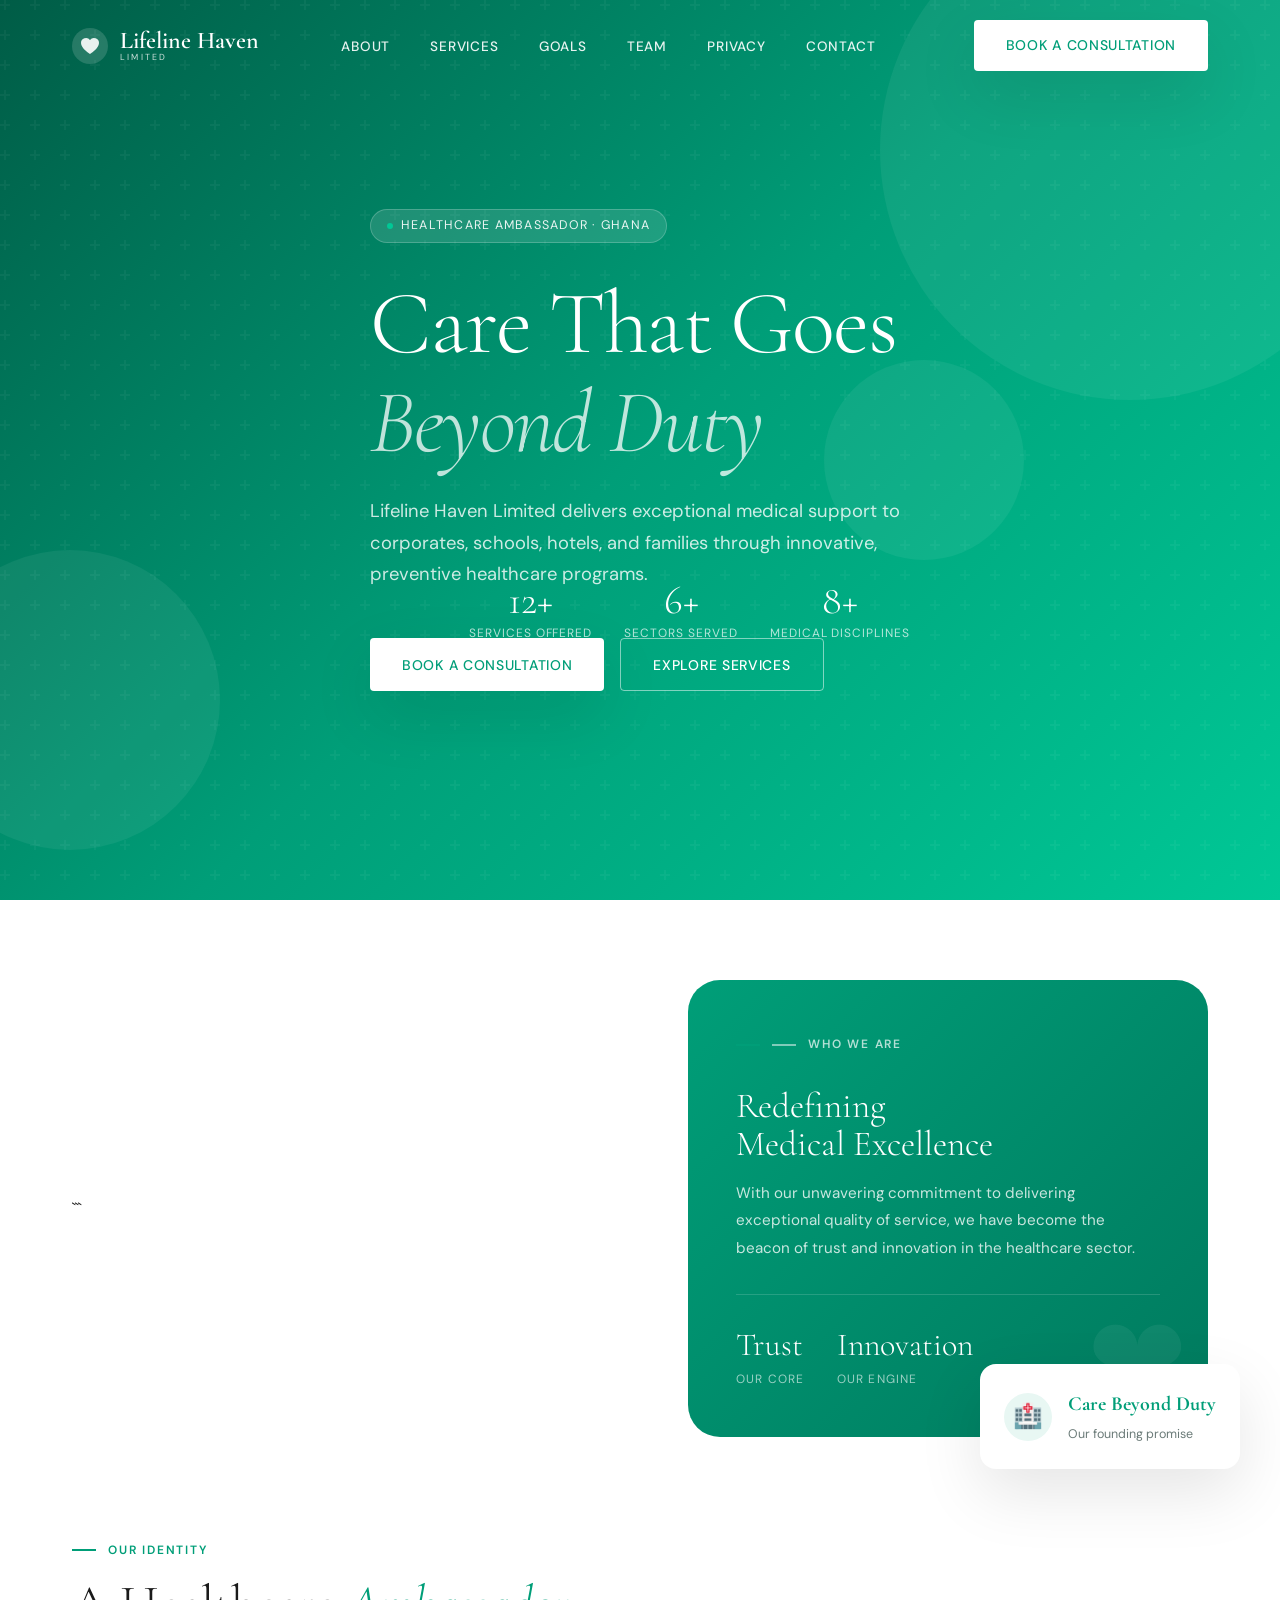
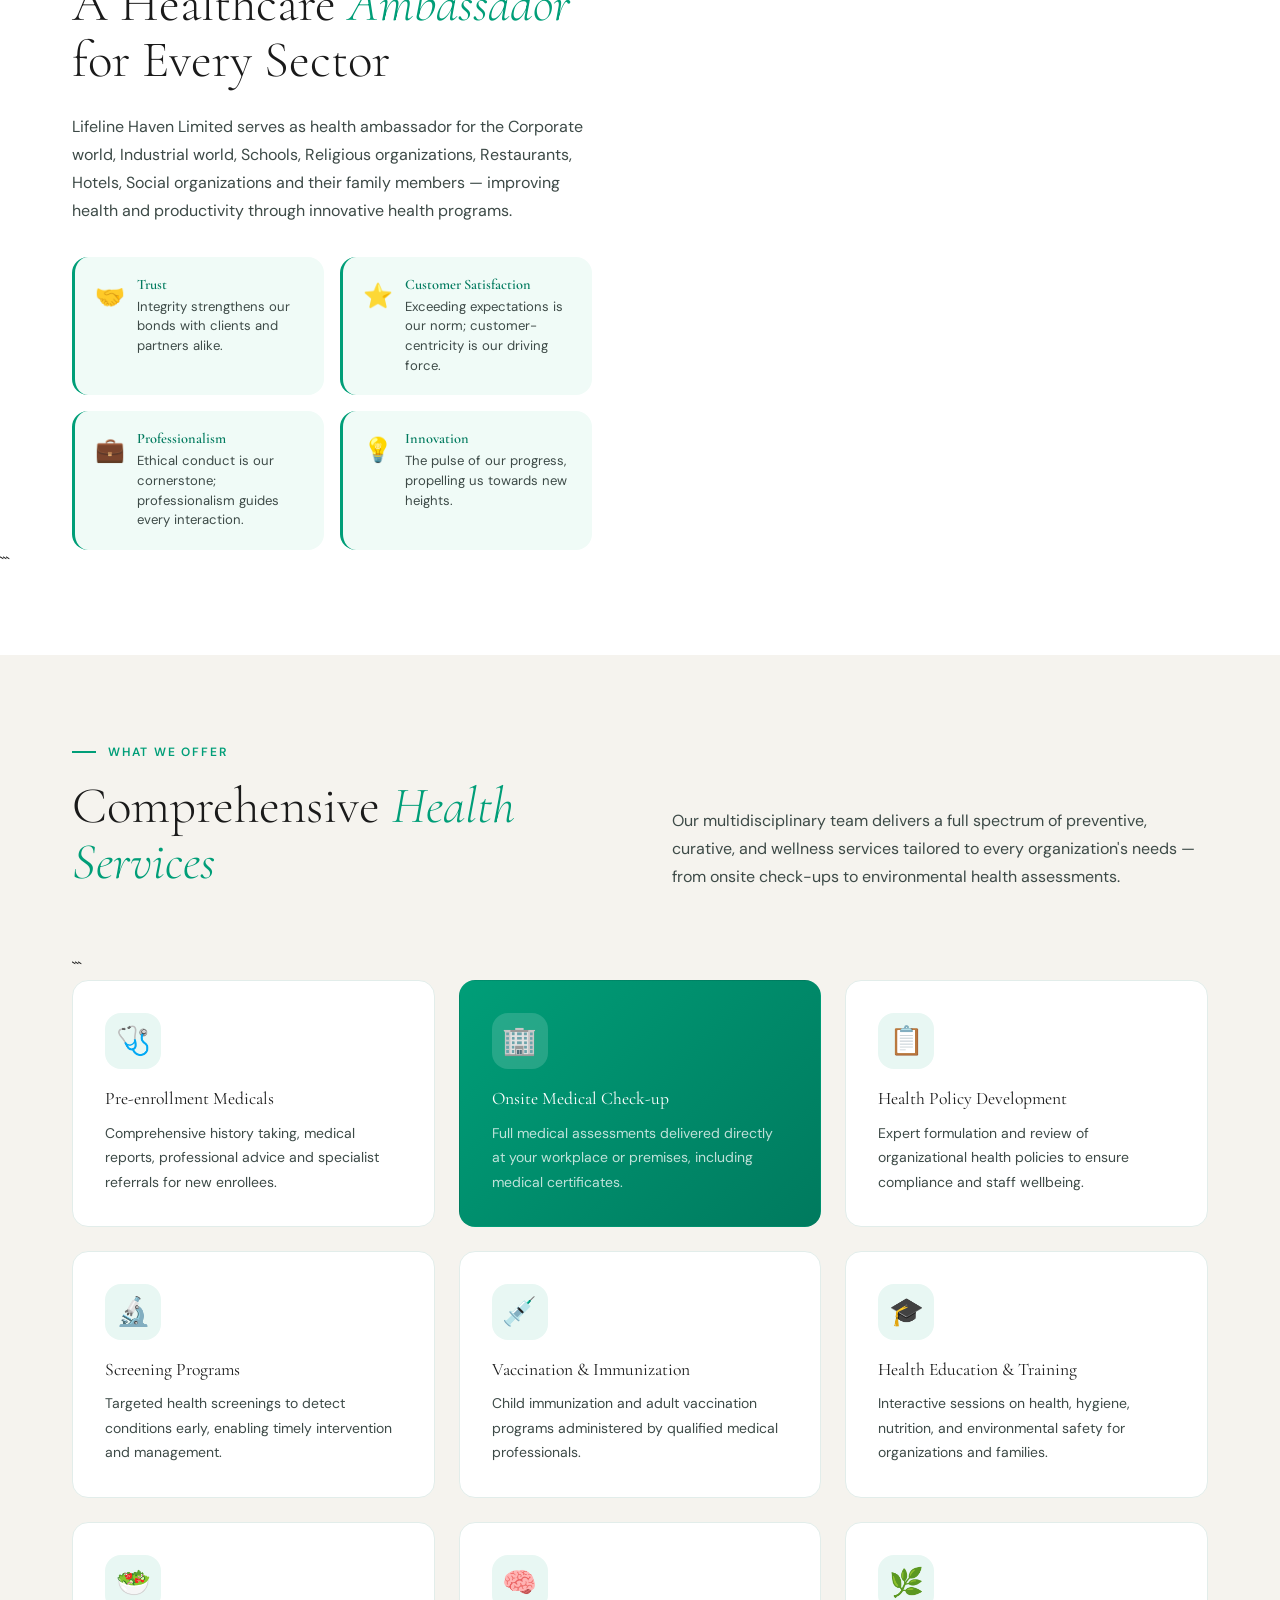
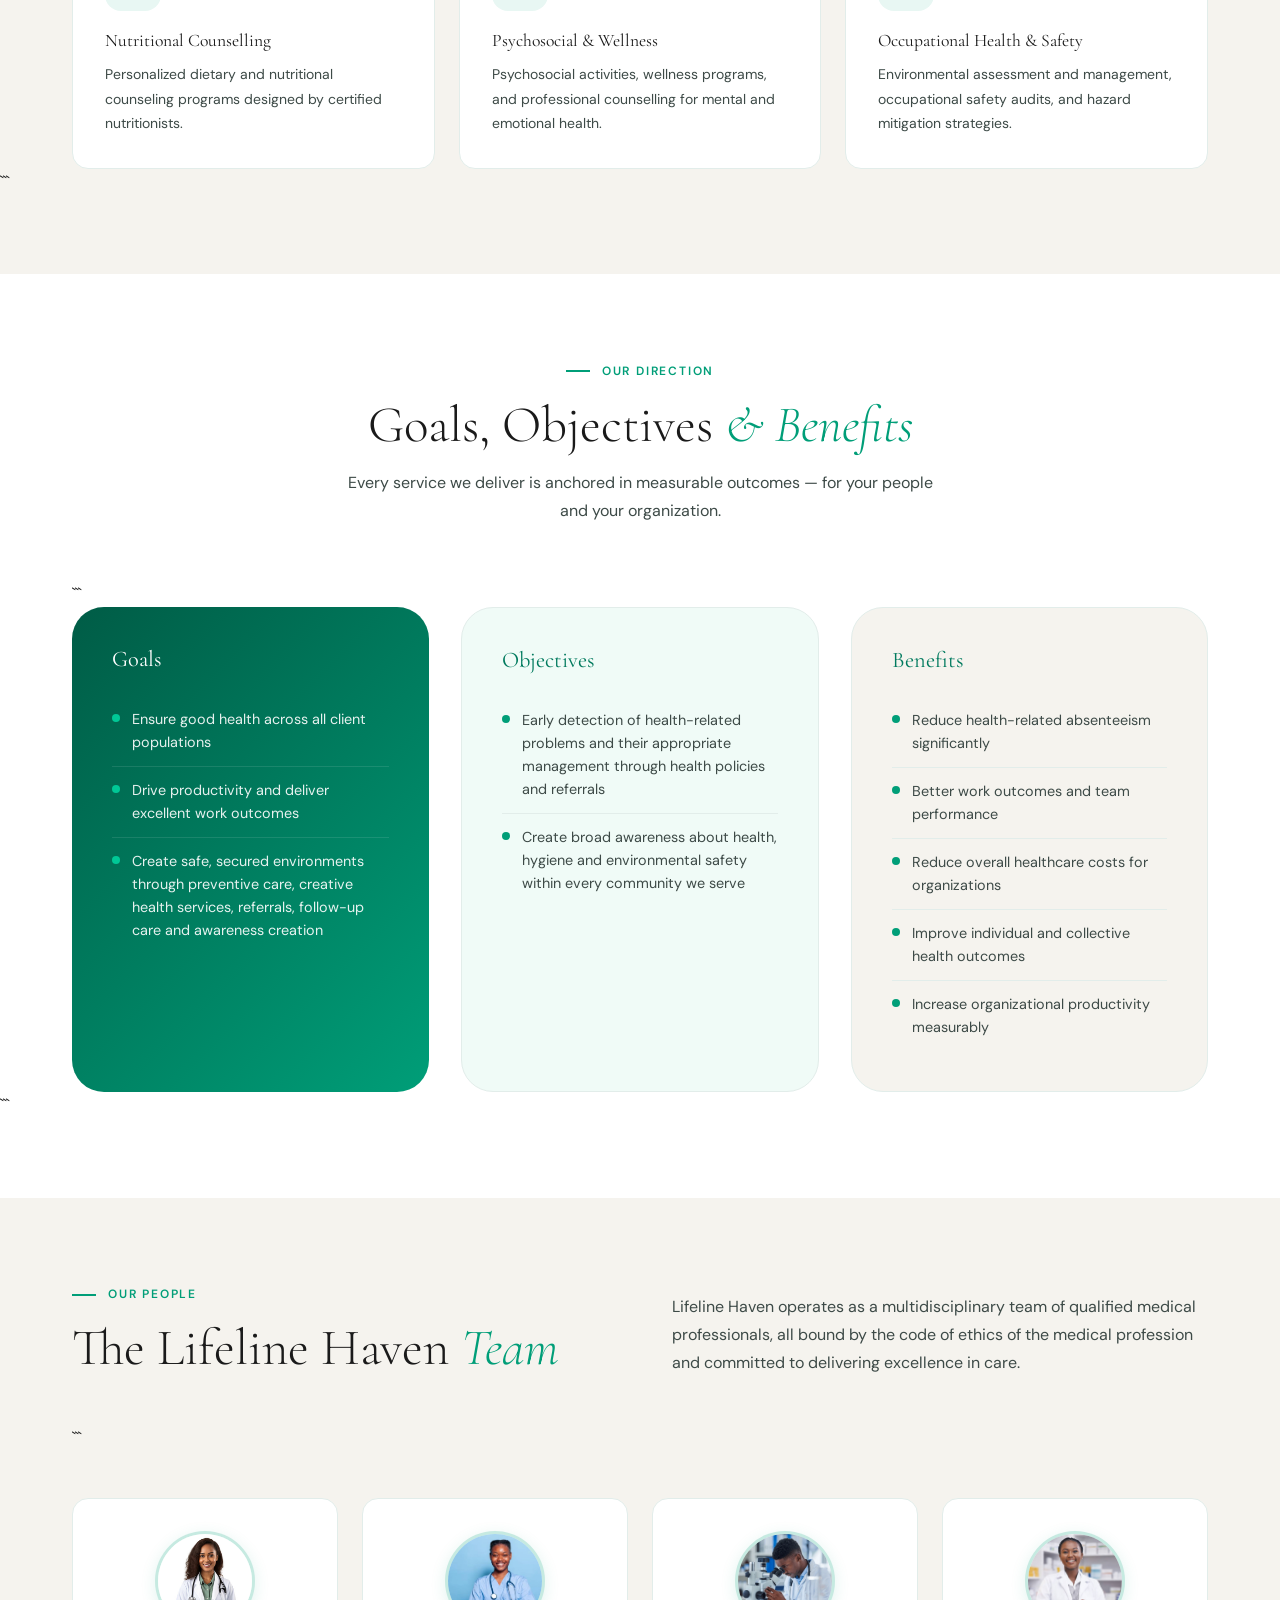
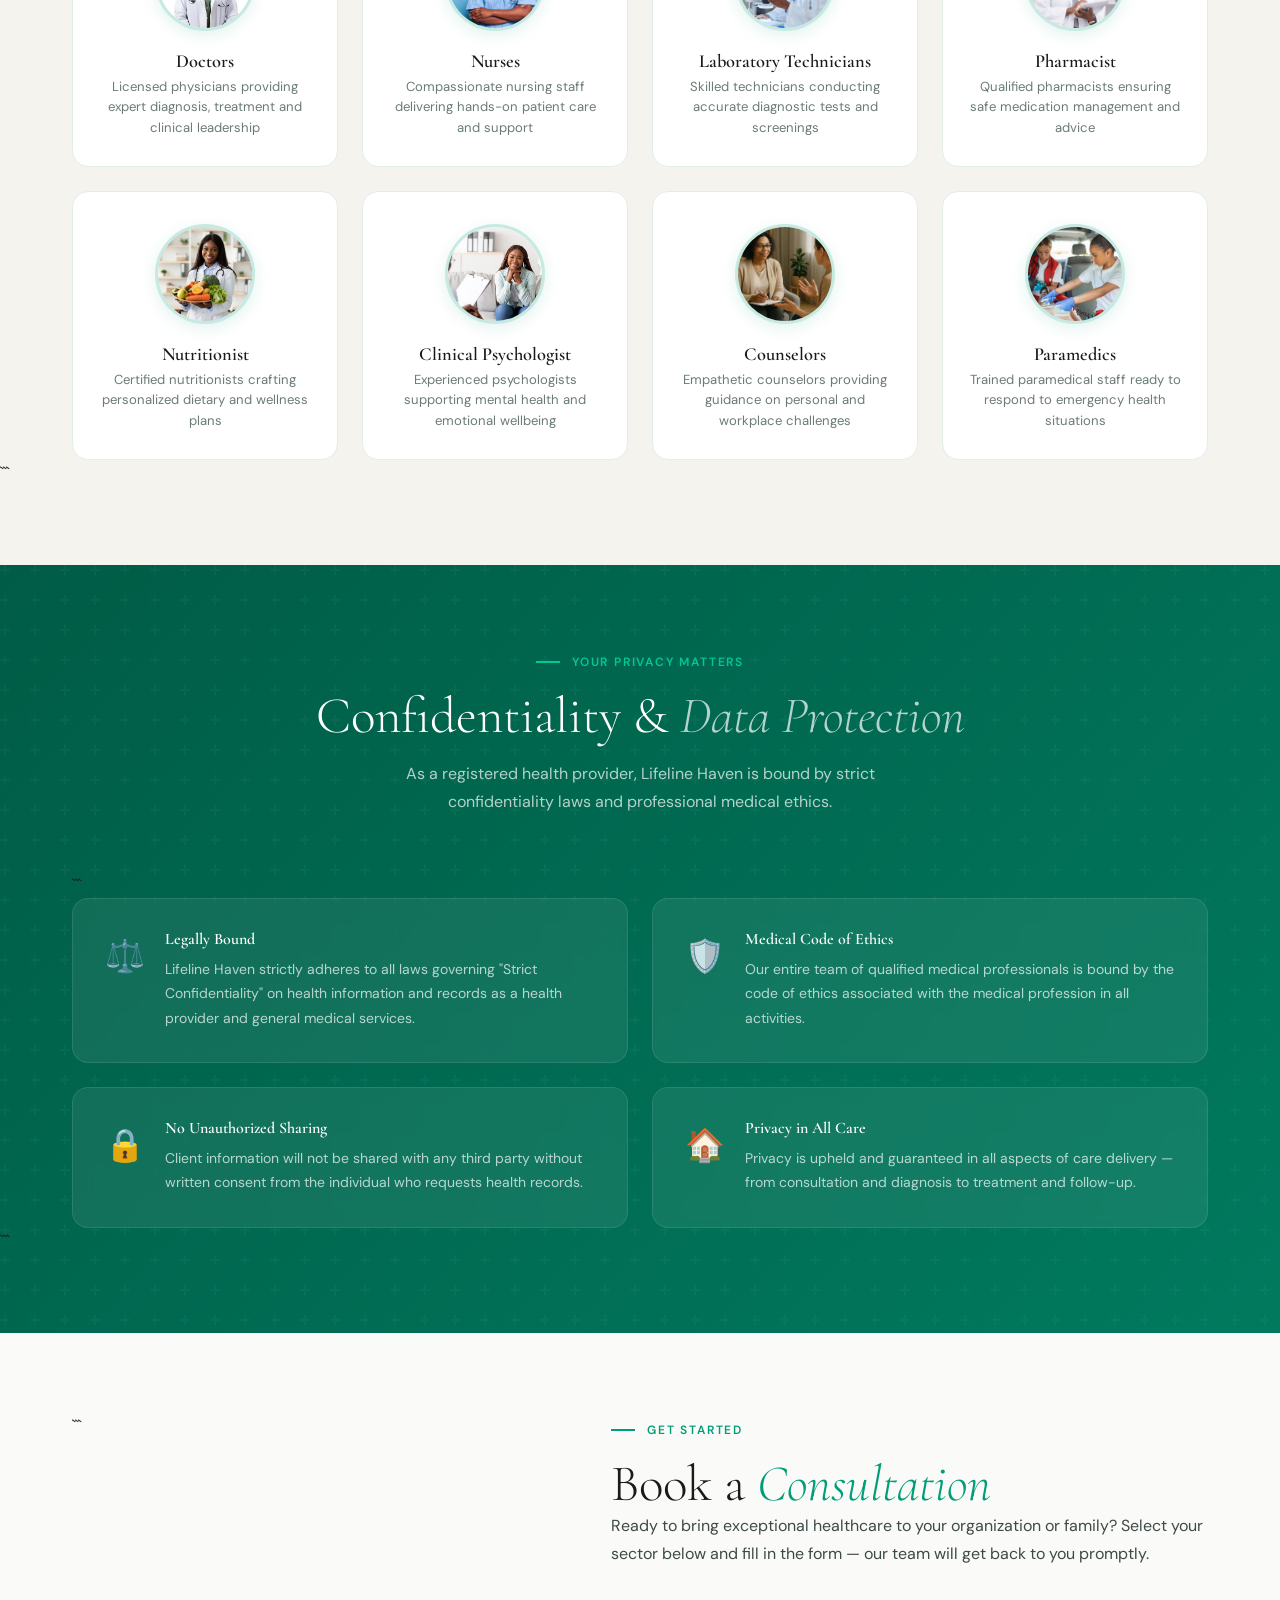
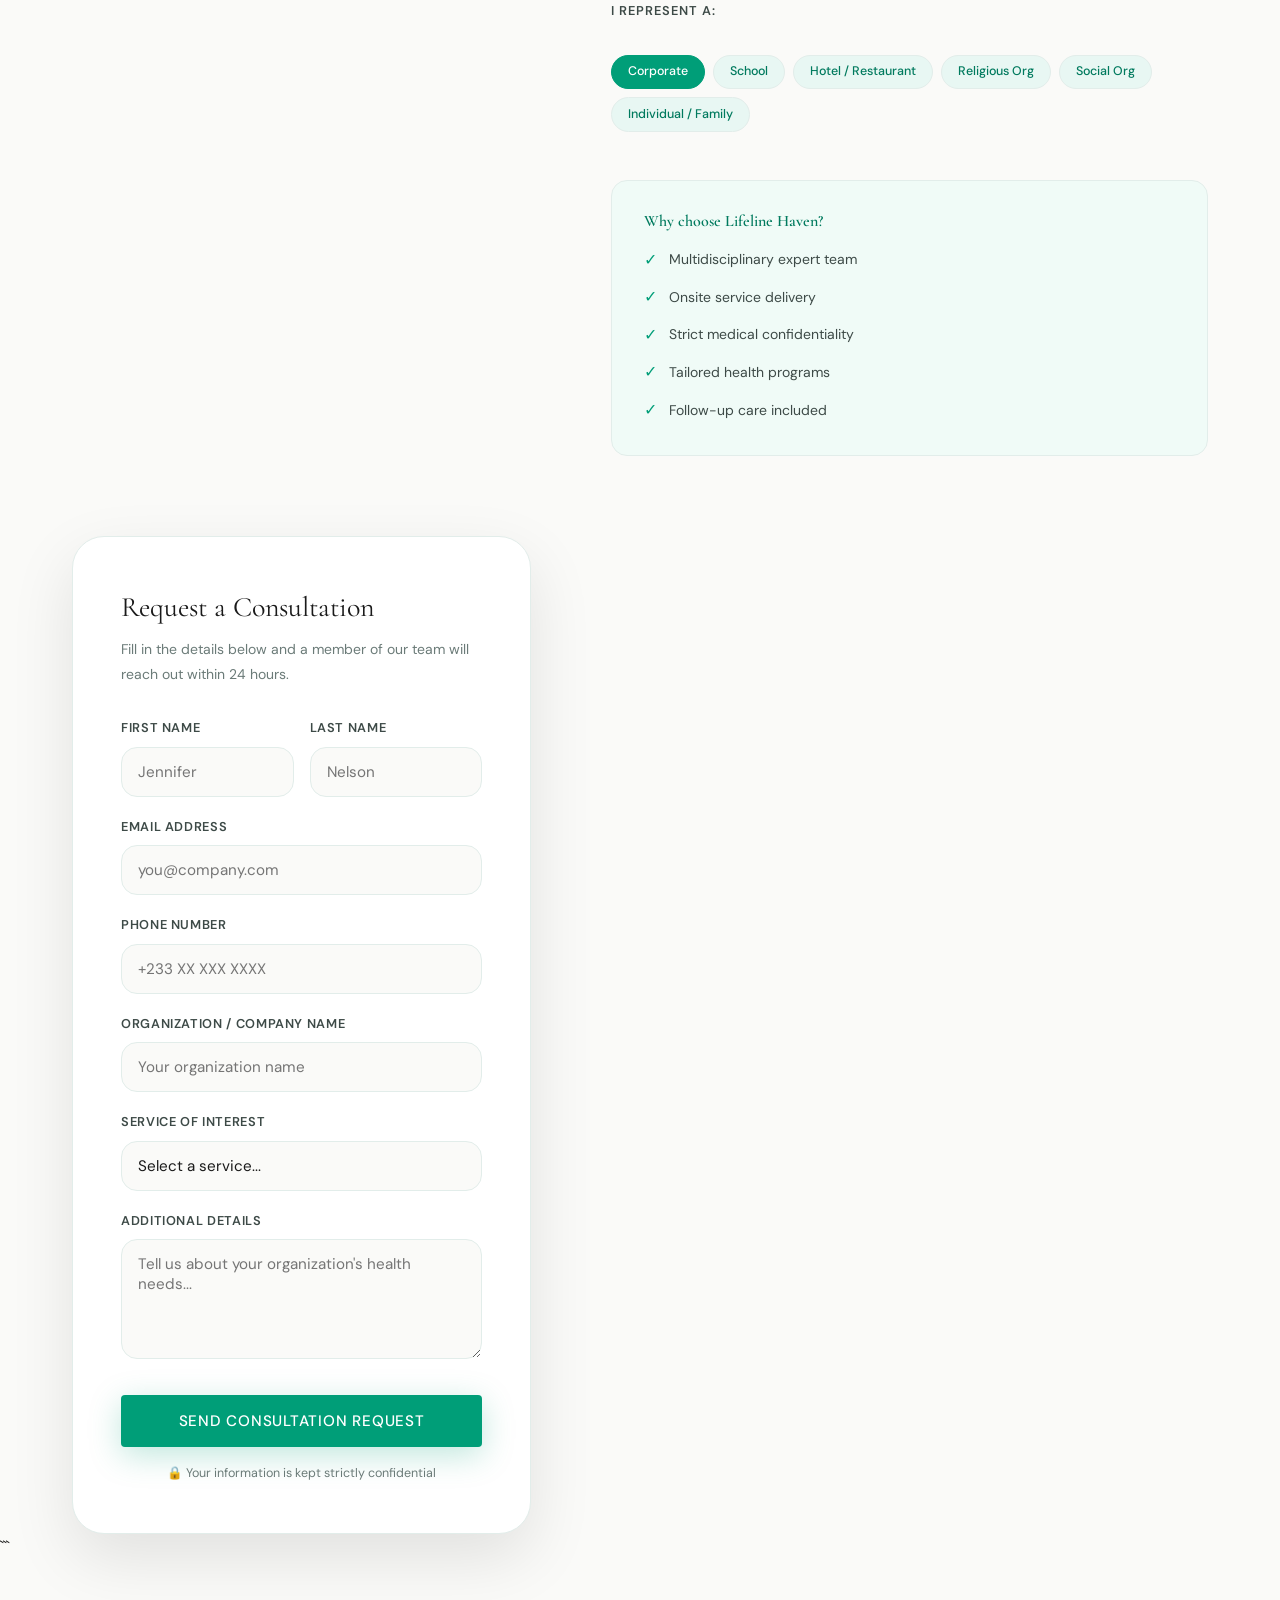
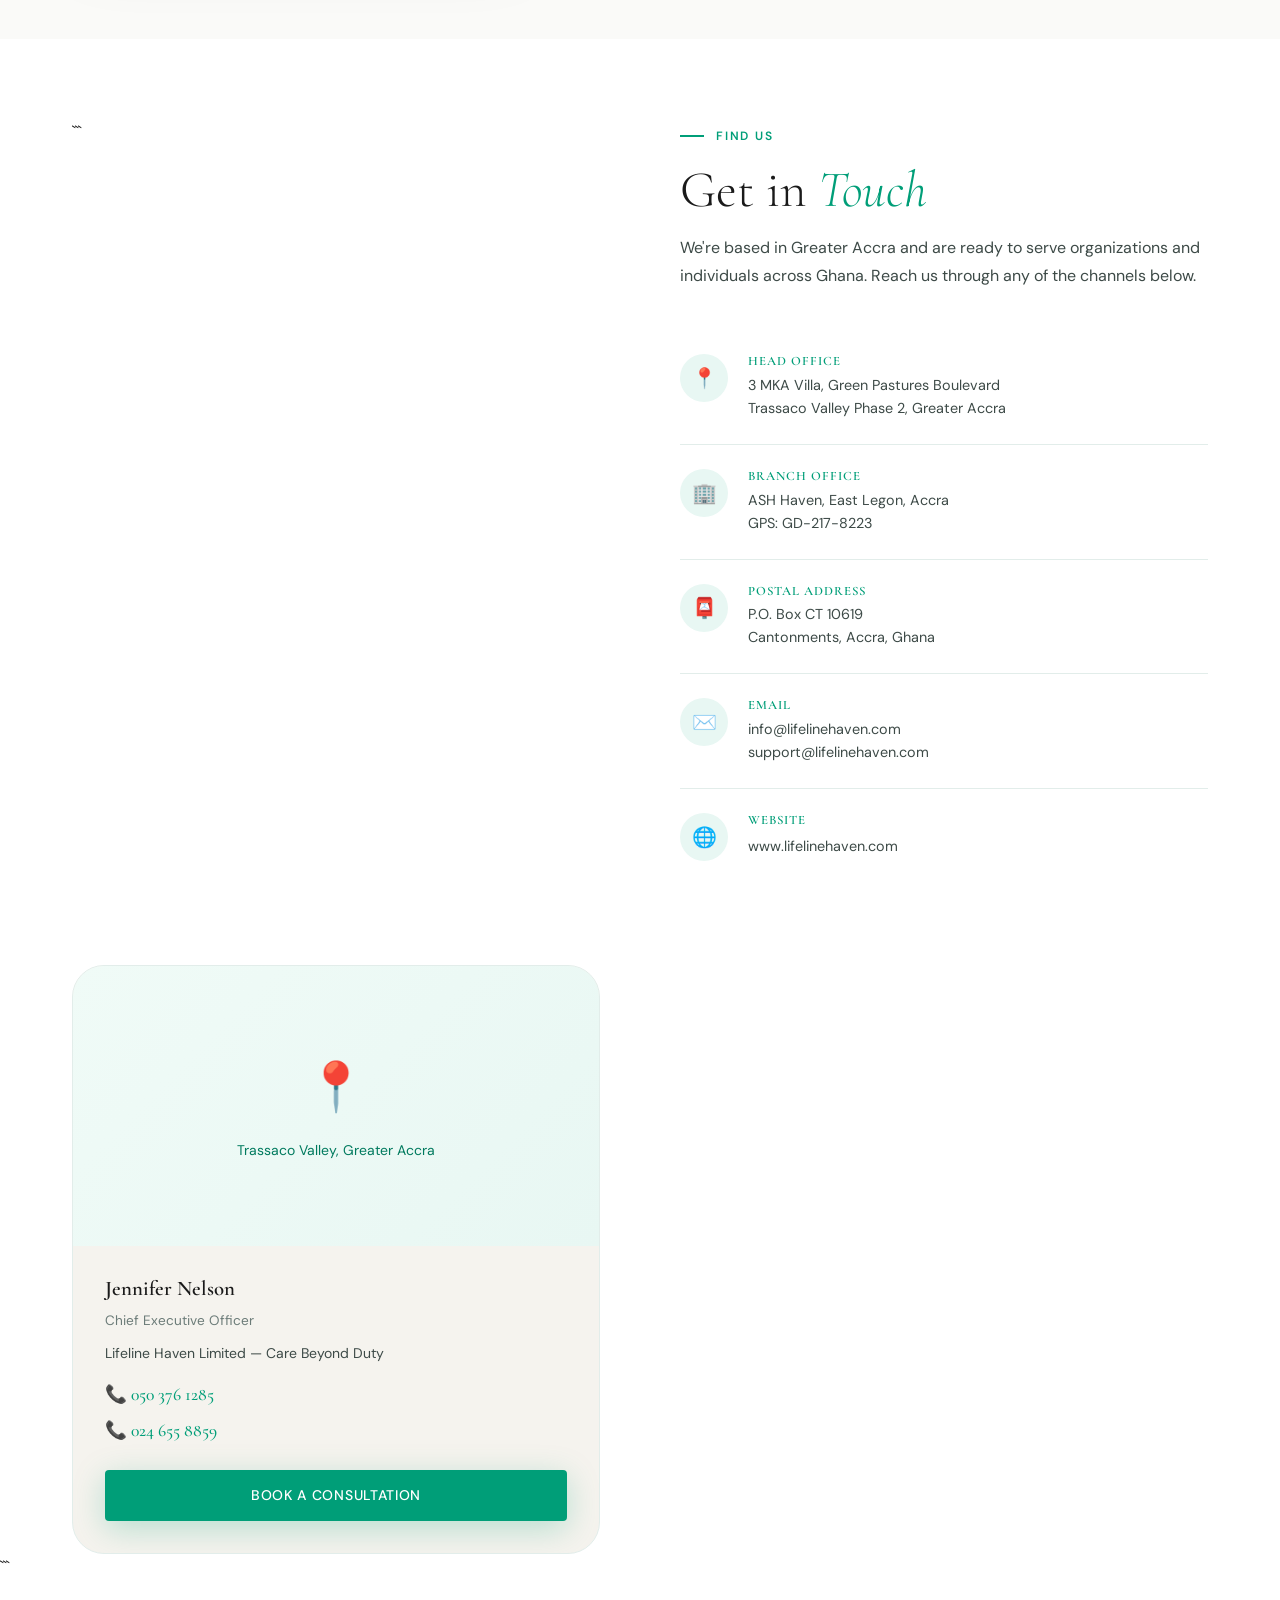
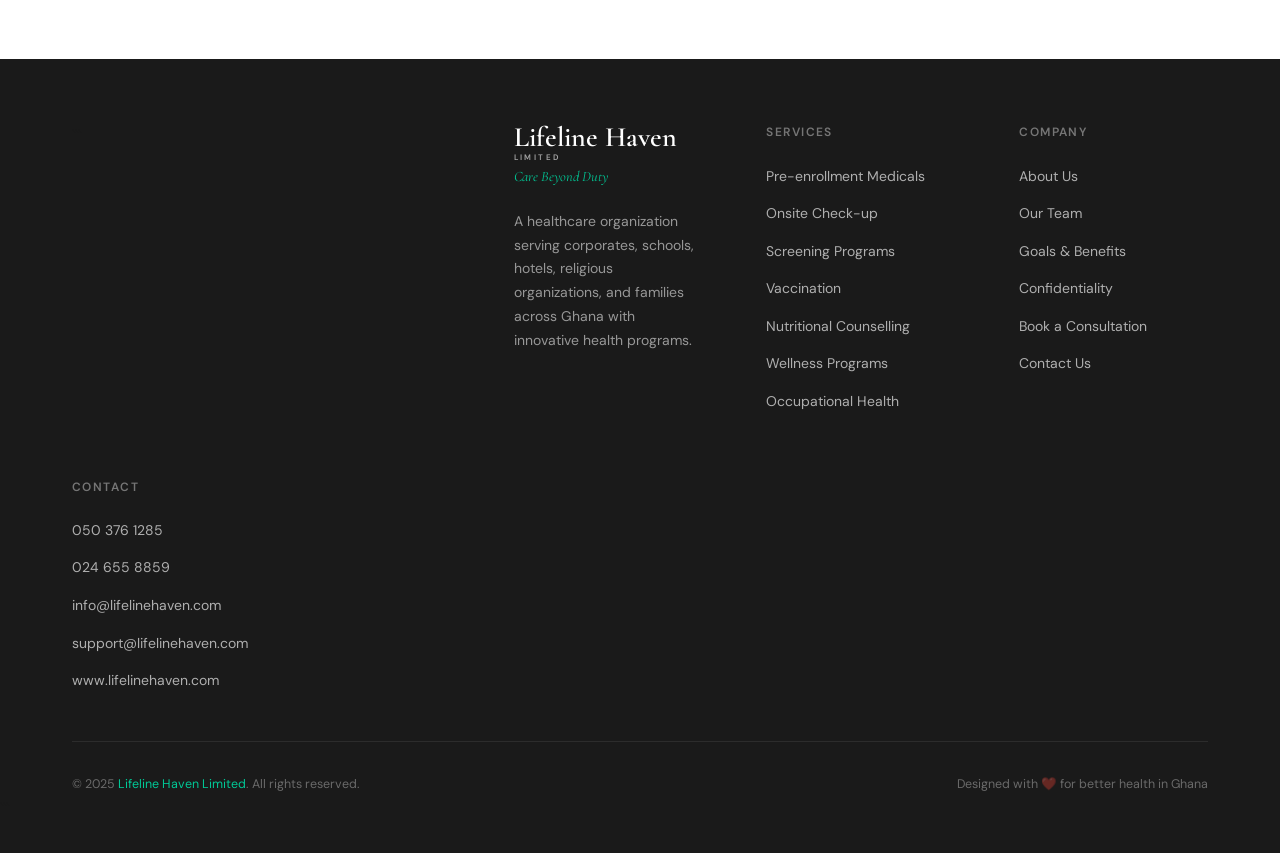
==== commit c81f65eb: "Update index.html" ====
--- a/index.html
+++ b/index.html
@@ -368,7 +368,7 @@
     <!-- Lab Technician -->
     <div class="team-card animate-up delay-2">
       <div class="team-icon">
-        <img src="assets/team/lab-technician.jpg" alt="Laboratory Technician" onerror="this.style.display='none';this.nextElementSibling.style.display='flex';" />
+        <img src="assets/team/lab-technician.webp" alt="Laboratory Technician" onerror="this.style.display='none';this.nextElementSibling.style.display='flex';" />
         <div class="team-placeholder" style="display:none;">
           <svg viewBox="0 0 24 24" fill="none" stroke="currentColor" stroke-width="1.5"><circle cx="12" cy="8" r="4"/><path d="M4 20c0-4 3.6-7 8-7s8 3 8 7"/></svg>
           Add photo
@@ -394,7 +394,7 @@
     <!-- Nutritionist -->
     <div class="team-card animate-up">
       <div class="team-icon">
-        <img src="assets/team/nutritionist.jpg" alt="Nutritionist" onerror="this.style.display='none';this.nextElementSibling.style.display='flex';" />
+        <img src="assets/team/nutritionist.webp" alt="Nutritionist" onerror="this.style.display='none';this.nextElementSibling.style.display='flex';" />
         <div class="team-placeholder" style="display:none;">
           <svg viewBox="0 0 24 24" fill="none" stroke="currentColor" stroke-width="1.5"><circle cx="12" cy="8" r="4"/><path d="M4 20c0-4 3.6-7 8-7s8 3 8 7"/></svg>
           Add photo
--- a/css/style.css
+++ b/css/style.css
@@ -633,37 +633,61 @@
 .team-card:hover::after { transform: scaleX(1); }
 
 .team-icon {
-  width: 88px; height: 88px;
+  width: 100px;
+  height: 100px;
+  border-radius: 50%;
+  margin: 0 auto 1.25rem;
+  overflow: hidden;
+  border: 3px solid rgba(0,158,120,0.15);
+  box-shadow: 0 4px 16px rgba(0,158,120,0.12);
+  background: var(--teal-pale);
+  transition: var(--transition);
+  position: relative;
+}
+
+.team-icon img {
+  width: 100%;
+  height: 100%;
+  object-fit: cover;
+  object-position: top center;
+  display: block;
+  transition: var(--transition);
+}
+
+/* Fallback placeholder shown when no image is set */
+.team-icon .team-placeholder {
+  width: 100%;
+  height: 100%;
+  display: flex;
+  flex-direction: column;
+  align-items: center;
+  justify-content: center;
   background: linear-gradient(145deg, var(--teal-pale), #d0f0e8);
-  border-radius: 50%;
-  display: flex;
-  align-items: center;
-  justify-content: center;
-  margin: 0 auto 1.25rem;
-  transition: var(--transition);
-  overflow: hidden;
-  border: 3px solid rgba(0,158,120,0.12);
-  box-shadow: 0 4px 16px rgba(0,158,120,0.10);
-}
-
-.team-icon svg {
-  width: 56px;
-  height: 56px;
-  transition: var(--transition);
+  color: var(--teal);
+  font-size: 0.6rem;
+  font-weight: 600;
+  letter-spacing: 0.05em;
+  text-transform: uppercase;
+  gap: 4px;
+}
+
+.team-icon .team-placeholder svg {
+  width: 40px;
+  height: 40px;
+  opacity: 0.5;
 }
 
 .team-card:hover .team-icon {
-  background: linear-gradient(145deg, #b8ead8, var(--teal-pale));
-  border-color: rgba(0,158,120,0.28);
-  box-shadow: 0 8px 24px rgba(0,158,120,0.18);
+  border-color: rgba(0,158,120,0.35);
+  box-shadow: 0 8px 28px rgba(0,158,120,0.2);
+  transform: scale(1.04);
+}
+
+.team-card:hover .team-icon img {
   transform: scale(1.06);
 }
 
-.team-card:hover .team-icon svg {
-  transform: scale(1.08);
-}
-
-.team-card h4 { font-size: 1rem; color: var(--charcoal); margin-bottom: 0.35rem; font-family: var(--font-display); font-size: 1.15rem; font-weight: 600; }
+.team-card h4 { font-family: var(--font-display); font-size: 1.15rem; font-weight: 600; color: var(--charcoal); margin-bottom: 0.35rem; }
 .team-card p { font-size: 0.82rem; color: var(--grey); line-height: 1.55; }
 
 /* ===== CONFIDENTIALITY ===== */
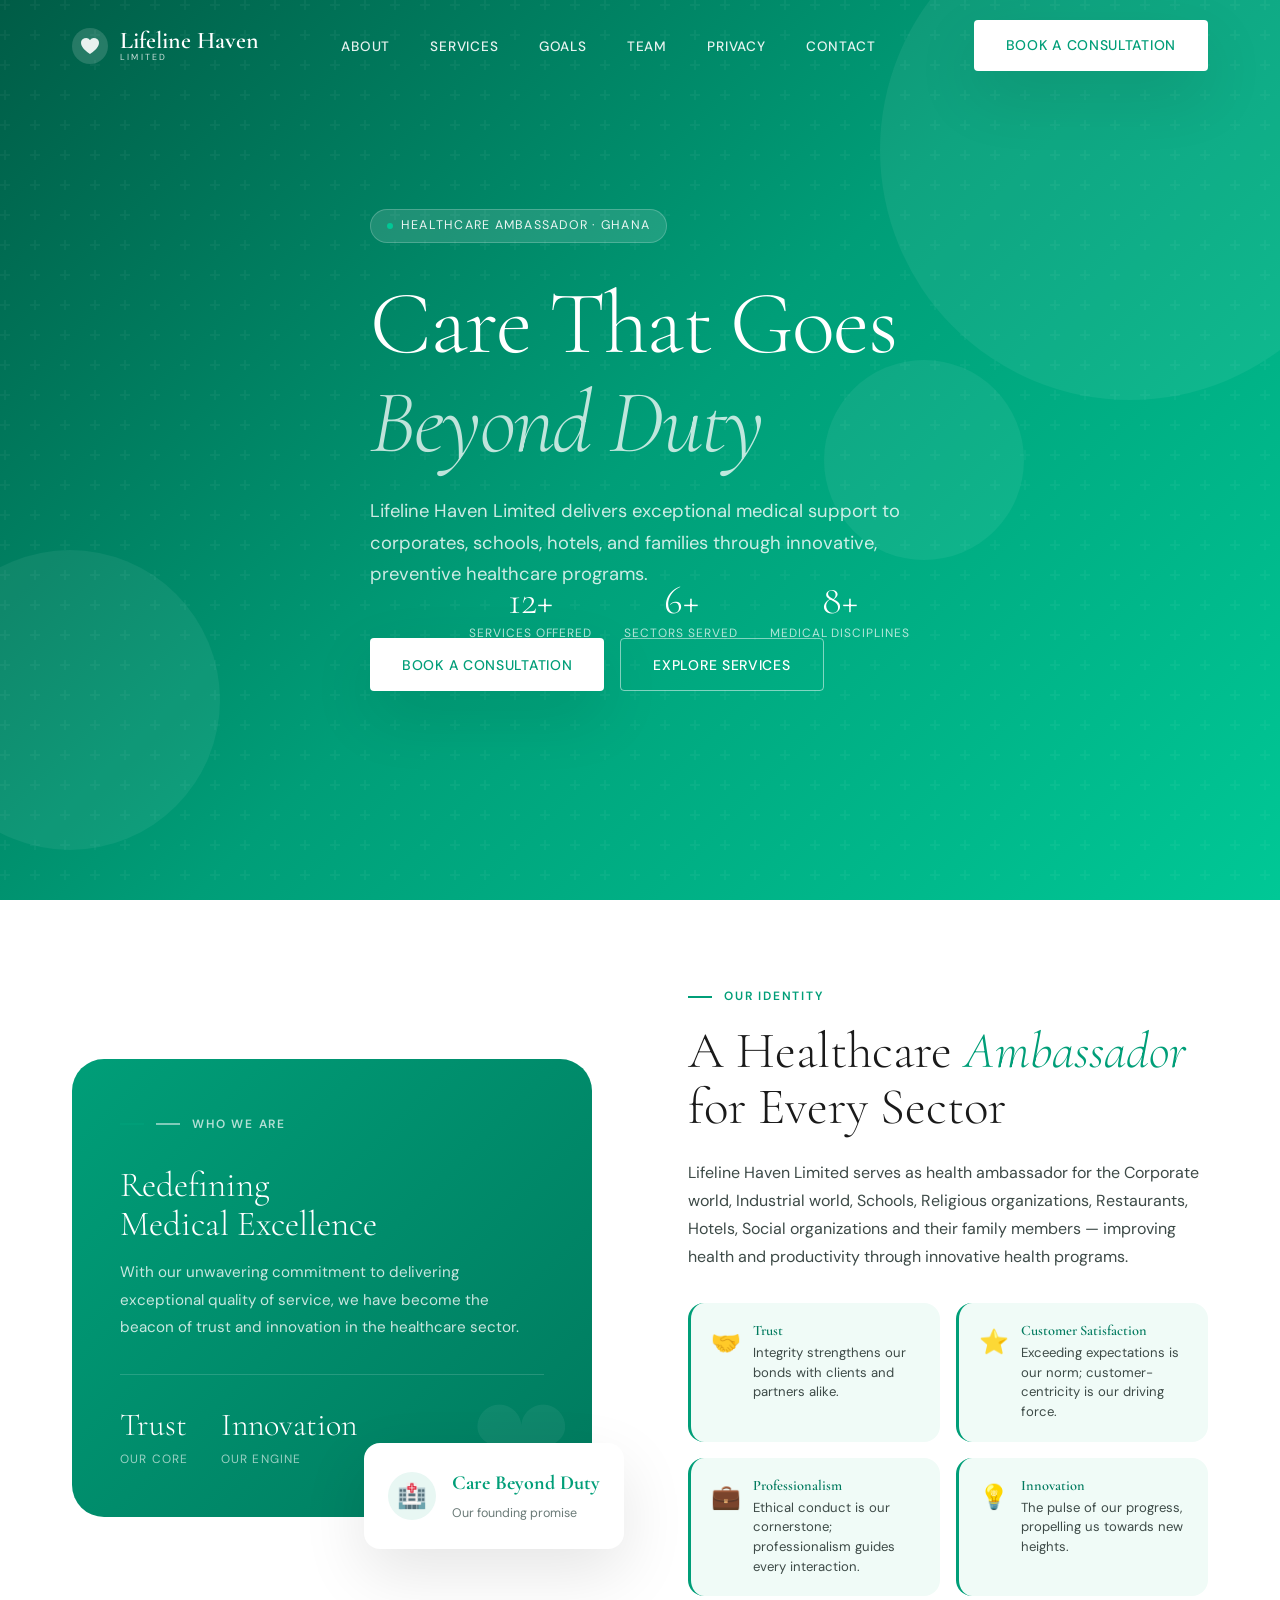
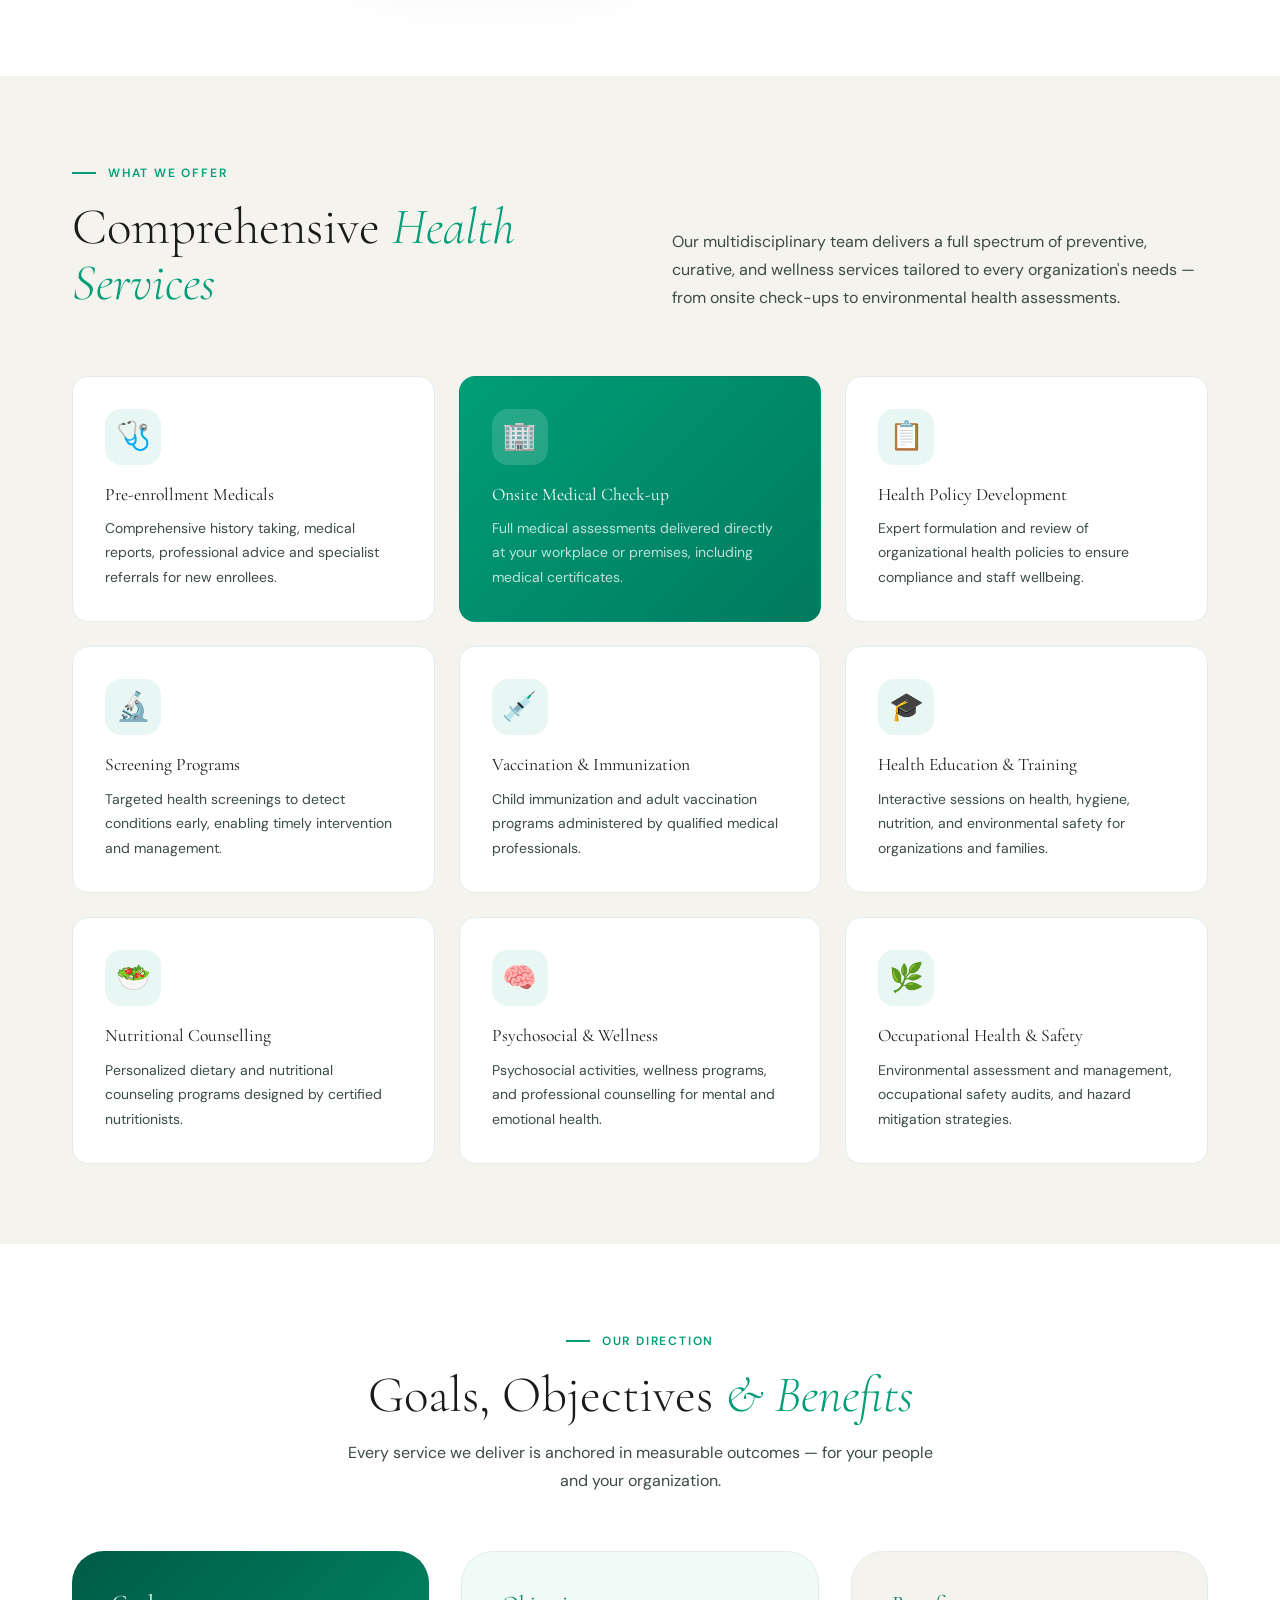
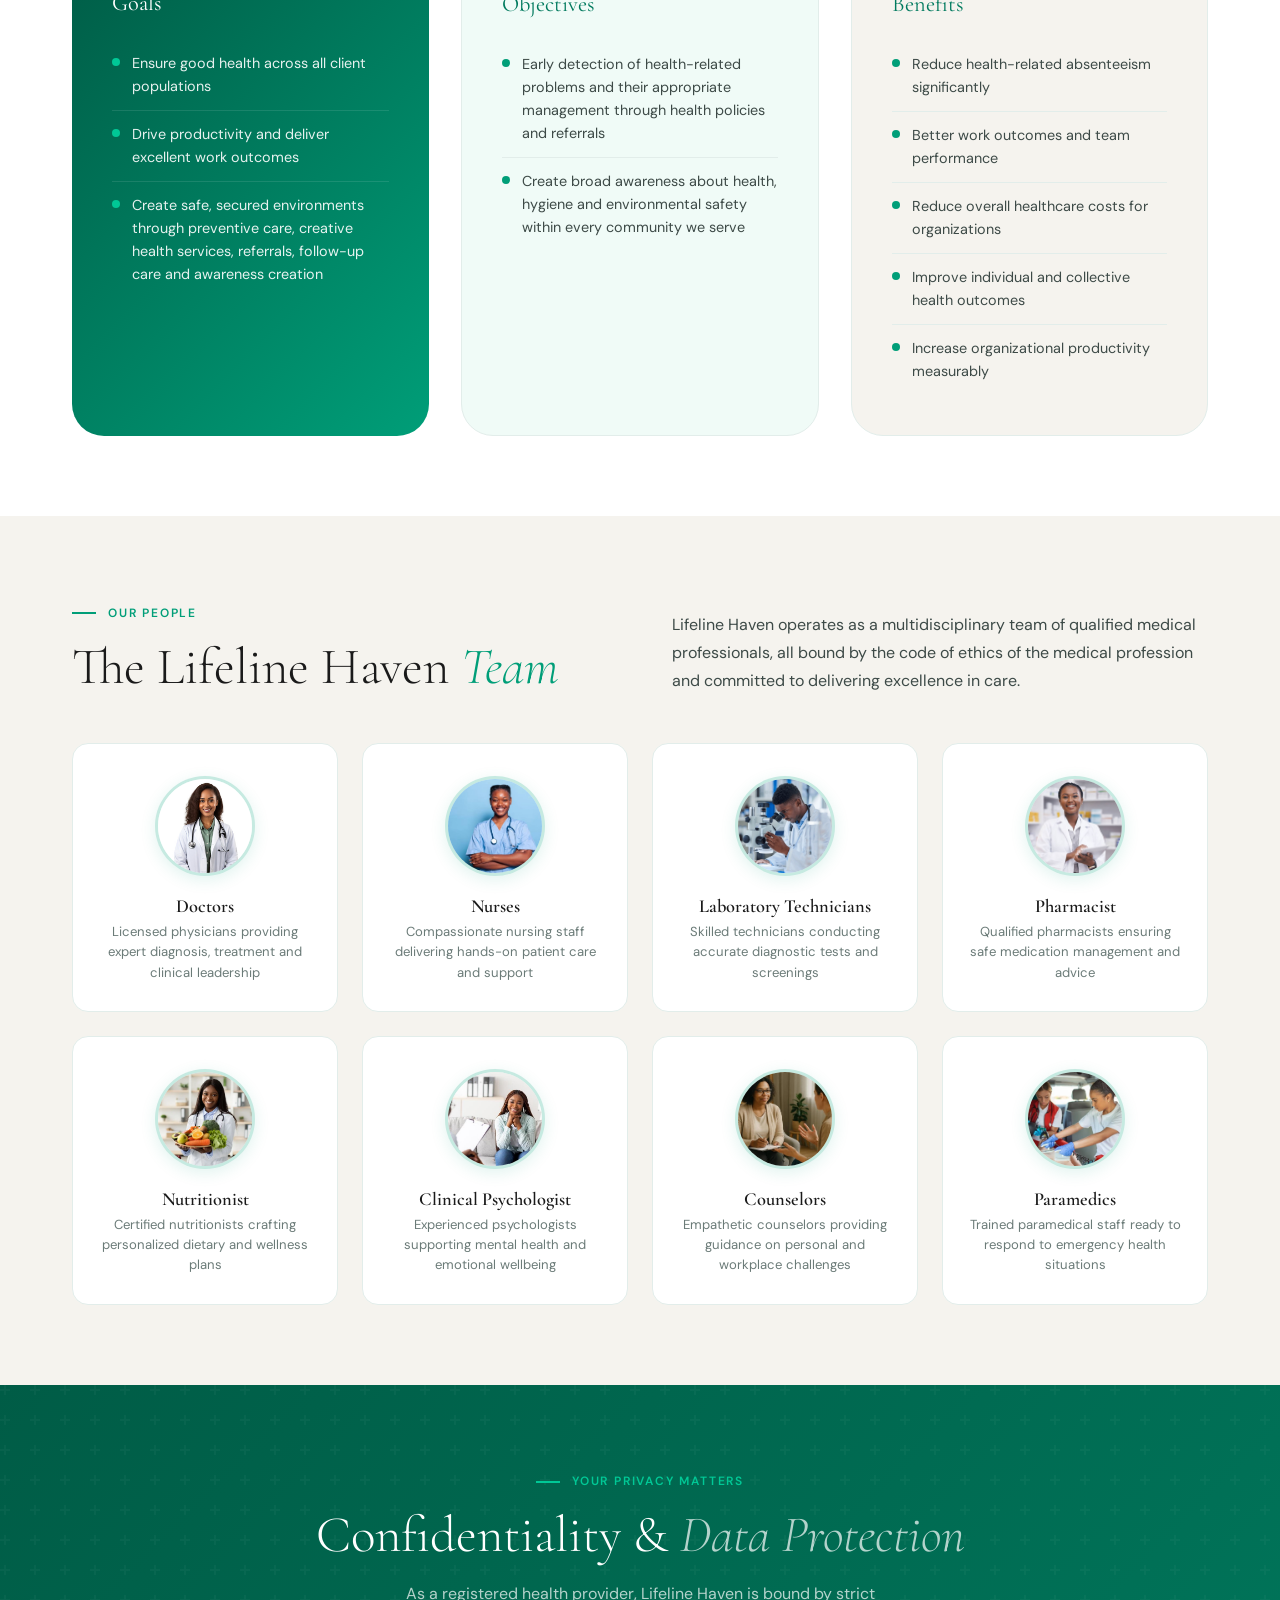
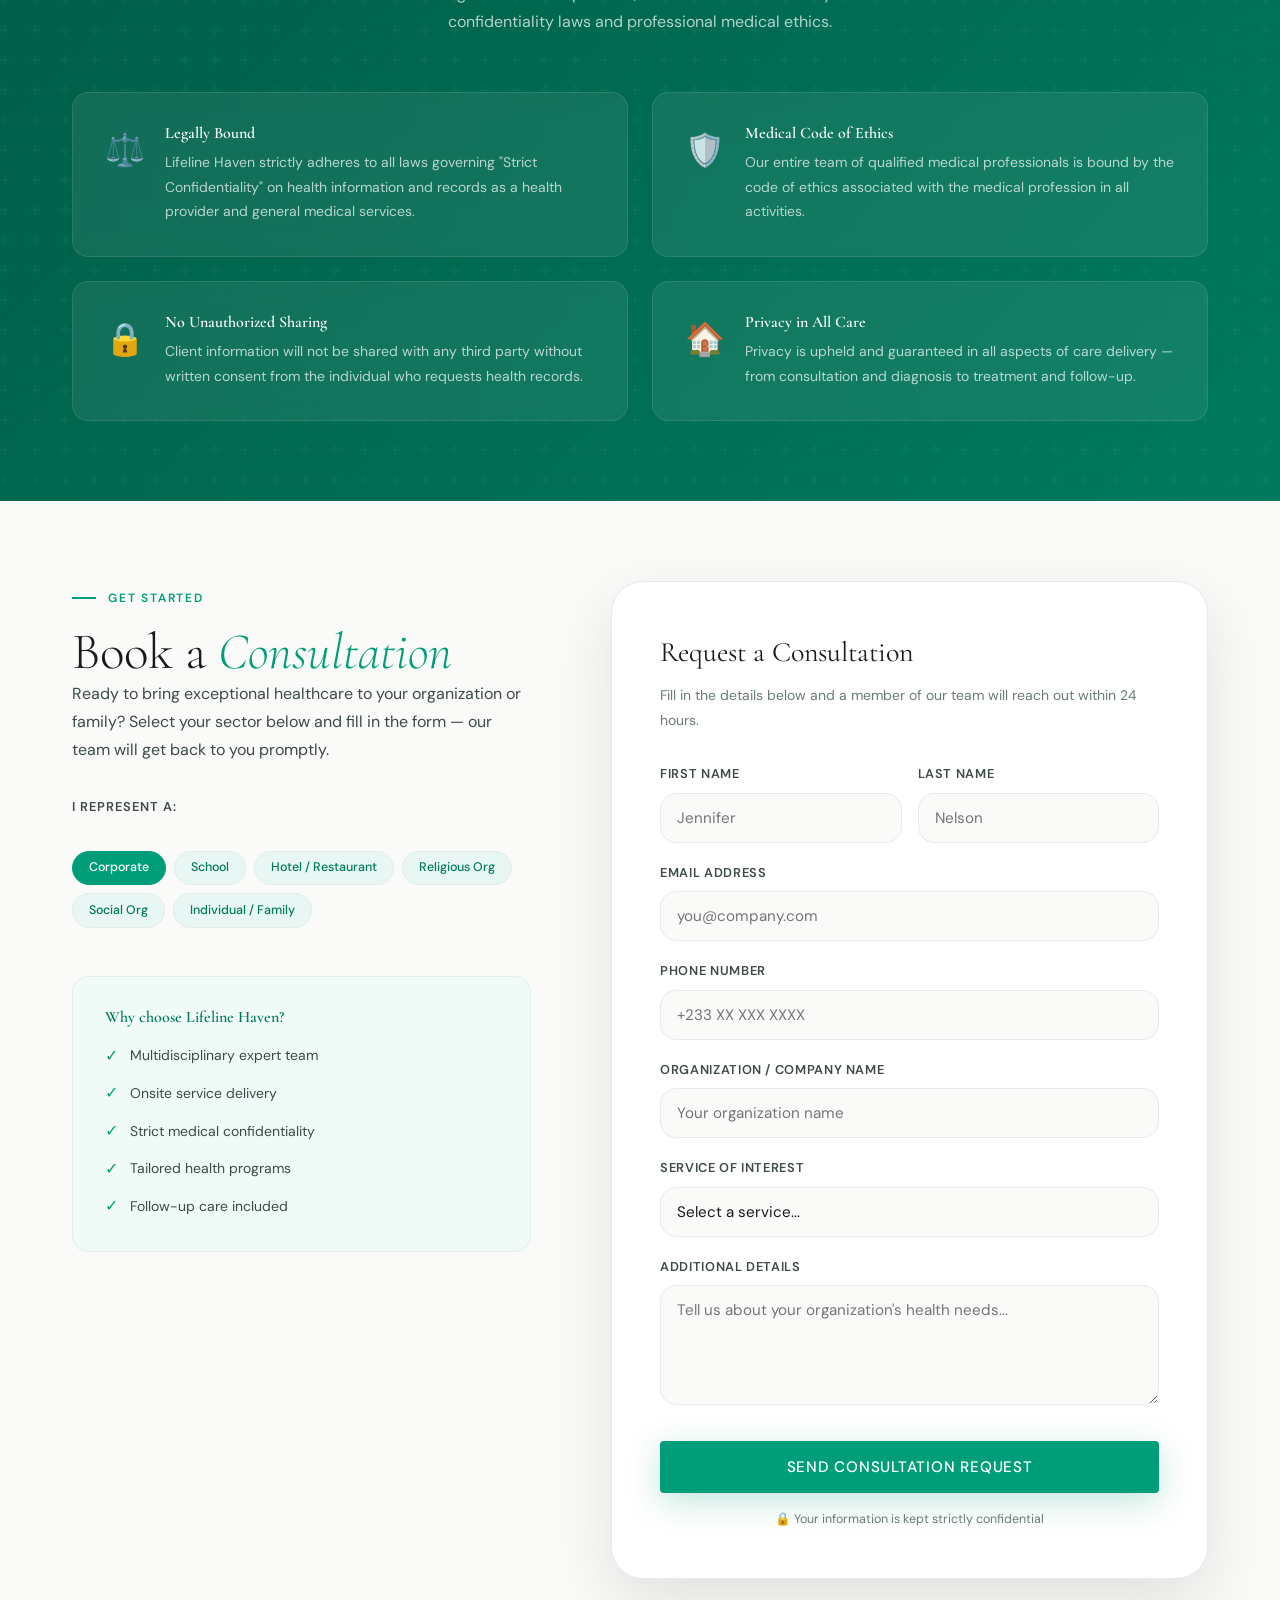
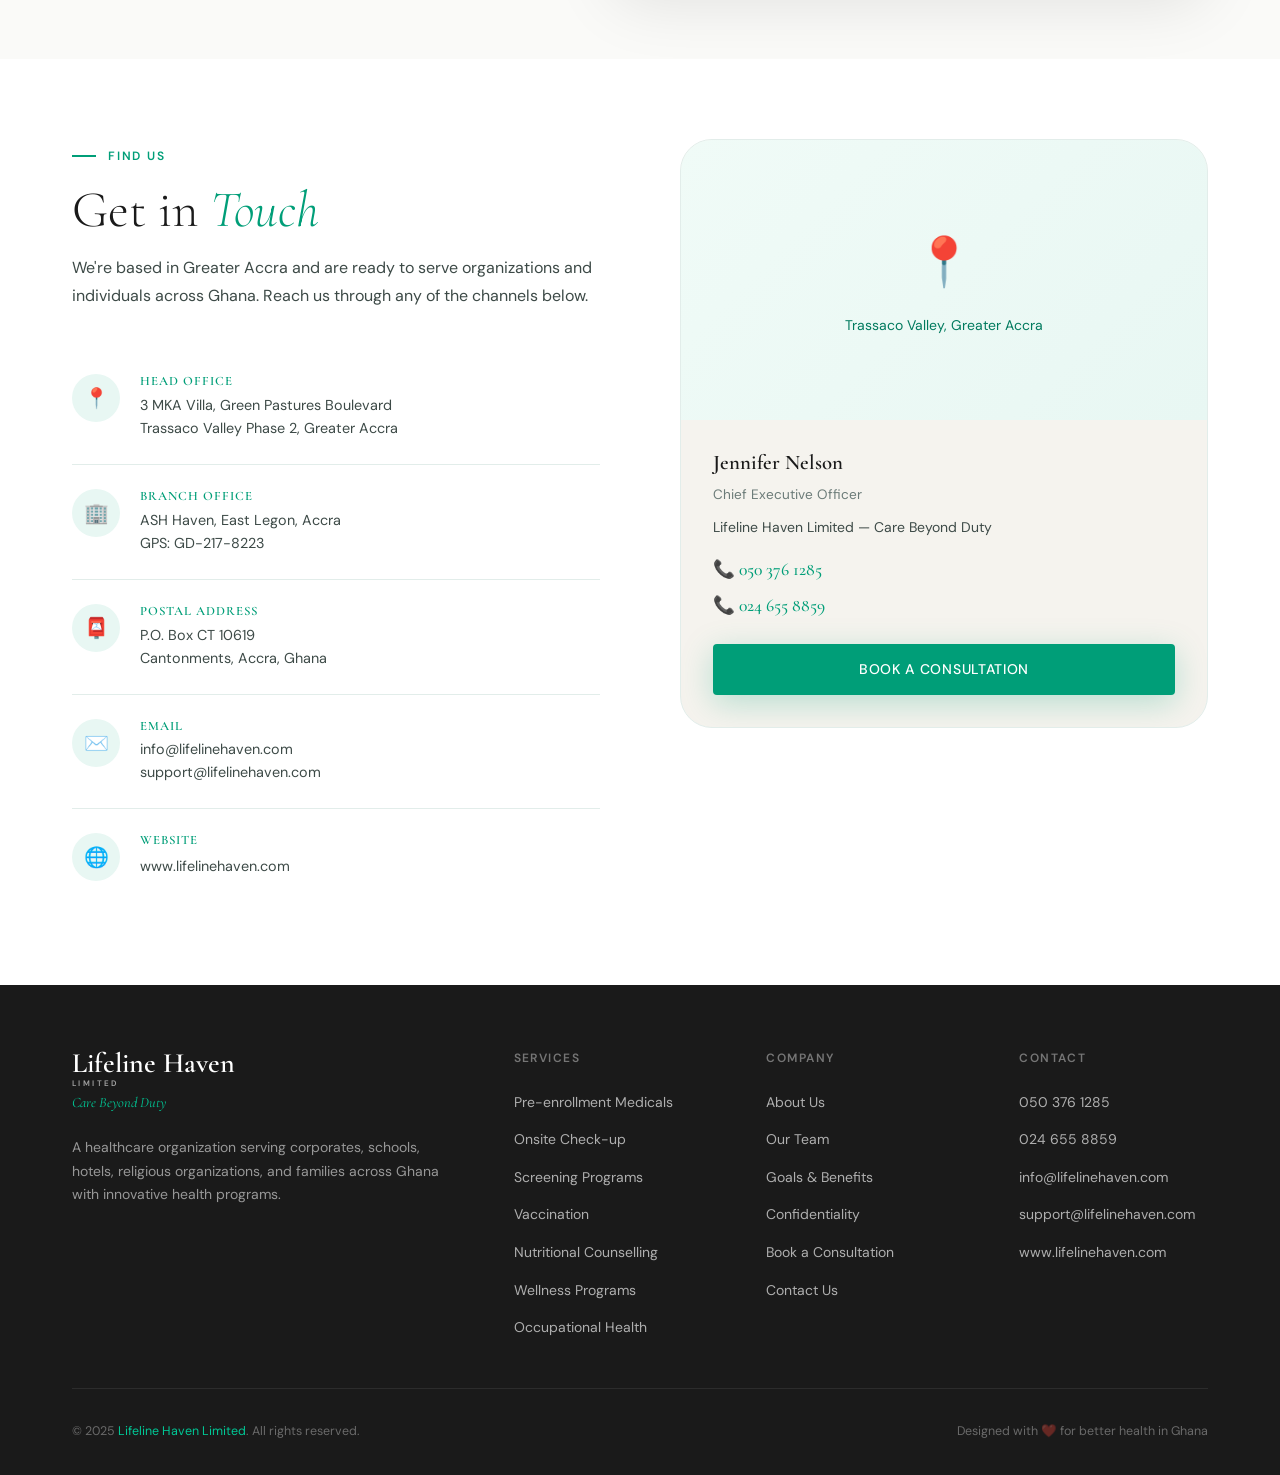
==== commit e3313118: "Update index.html" ====
--- a/index.html
+++ b/index.html
@@ -93,7 +93,7 @@
     <div class="container">
       <div class="about-grid">
 
-```
+
     <div class="about-visual animate-up">
       <div class="about-card-main">
         <div class="section-label" style="color:rgba(255,255,255,0.7);">
@@ -164,7 +164,7 @@
 
   </div>
 </div>
-```
+
 
   </section>
 
@@ -182,7 +182,7 @@
         </div>
       </div>
 
-```
+
   <div class="services-grid">
 
     <div class="service-card animate-up">
@@ -241,7 +241,7 @@
 
   </div>
 </div>
-```
+
 
   </section>
 
@@ -255,7 +255,7 @@
         <p style="margin-top:1rem;">Every service we deliver is anchored in measurable outcomes — for your people and your organization.</p>
       </div>
 
-```
+
   <div class="goals-grid">
 
     <div class="goal-block goal-block-goals animate-up">
@@ -318,7 +318,7 @@
 
   </div>
 </div>
-```
+
 
   </section>
 
@@ -336,7 +336,7 @@
         </div>
       </div>
 
-```
+
   <div class="team-grid">
 
     <!-- Doctor -->
@@ -445,7 +445,7 @@
 
   </div>
 </div>
-```
+
 
   </section>
 
@@ -460,7 +460,7 @@
           <p style="color:rgba(255,255,255,0.7);max-width:550px;margin:1rem auto 0;">As a registered health provider, Lifeline Haven is bound by strict confidentiality laws and professional medical ethics.</p>
         </div>
 
-```
+
     <div class="conf-grid">
       <div class="conf-item animate-up">
         <div class="conf-icon">⚖️</div>
@@ -493,7 +493,7 @@
     </div>
   </div>
 </div>
-```
+
 
   </section>
 
@@ -503,7 +503,7 @@
     <div class="container">
       <div class="booking-grid">
 
-```
+
     <div class="animate-up">
       <div class="section-label">Get Started</div>
       <h2>Book a <em class="italic teal">Consultation</em></h2>
@@ -614,7 +614,7 @@
 
   </div>
 </div>
-```
+
 
   </section>
 
@@ -624,7 +624,7 @@
     <div class="container">
       <div class="contact-grid">
 
-```
+
     <div class="animate-up">
       <div class="section-label">Find Us</div>
       <h2>Get in <em class="italic teal">Touch</em></h2>
@@ -693,7 +693,7 @@
 
   </div>
 </div>
-```
+
 
   </section>
 
@@ -703,7 +703,7 @@
     <div class="container">
       <div class="footer-grid">
 
-```
+
     <div class="footer-brand">
       <div class="footer-logo-text">
         Lifeline Haven
@@ -756,11 +756,11 @@
     <p>Designed with ❤️ for better health in Ghana</p>
   </div>
 </div>
-```
+
 
   </footer>
 
   <script src="js/main.js"></script>
 
 </body>
-</html>+</html>
